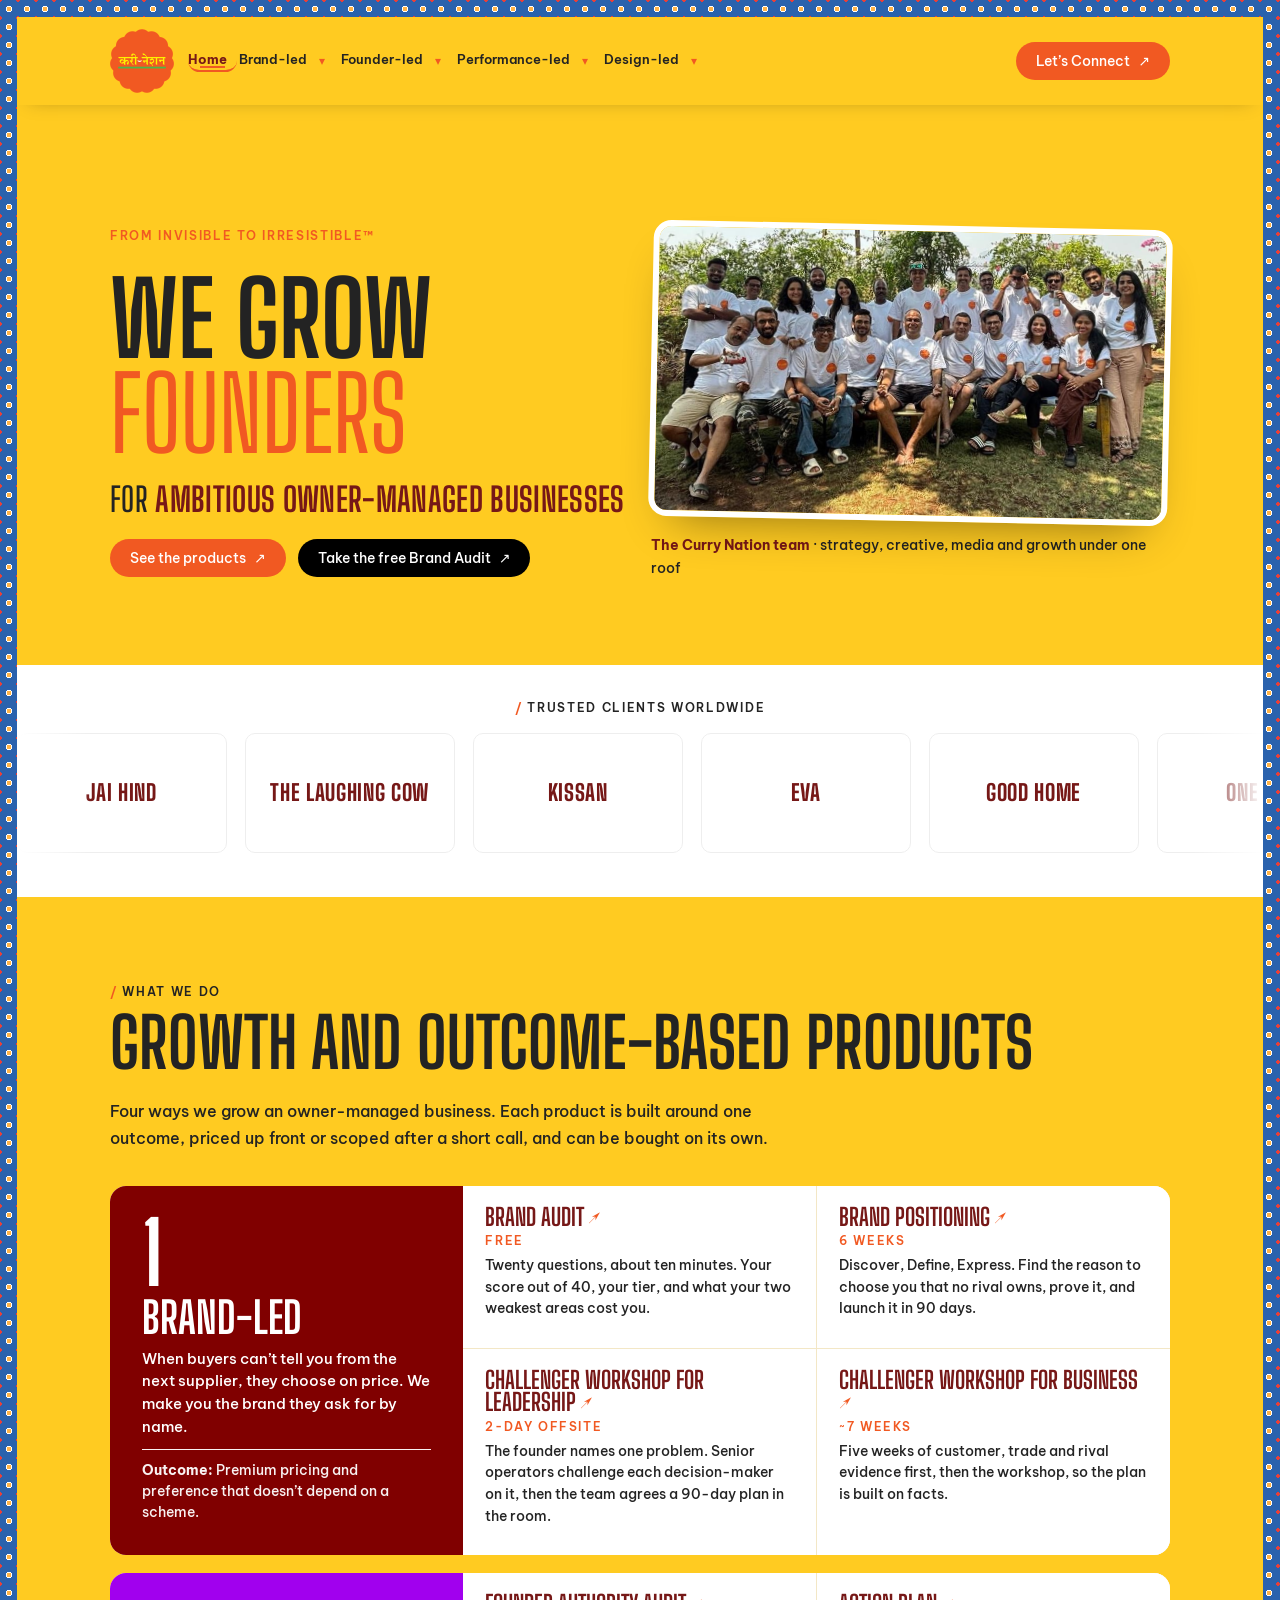
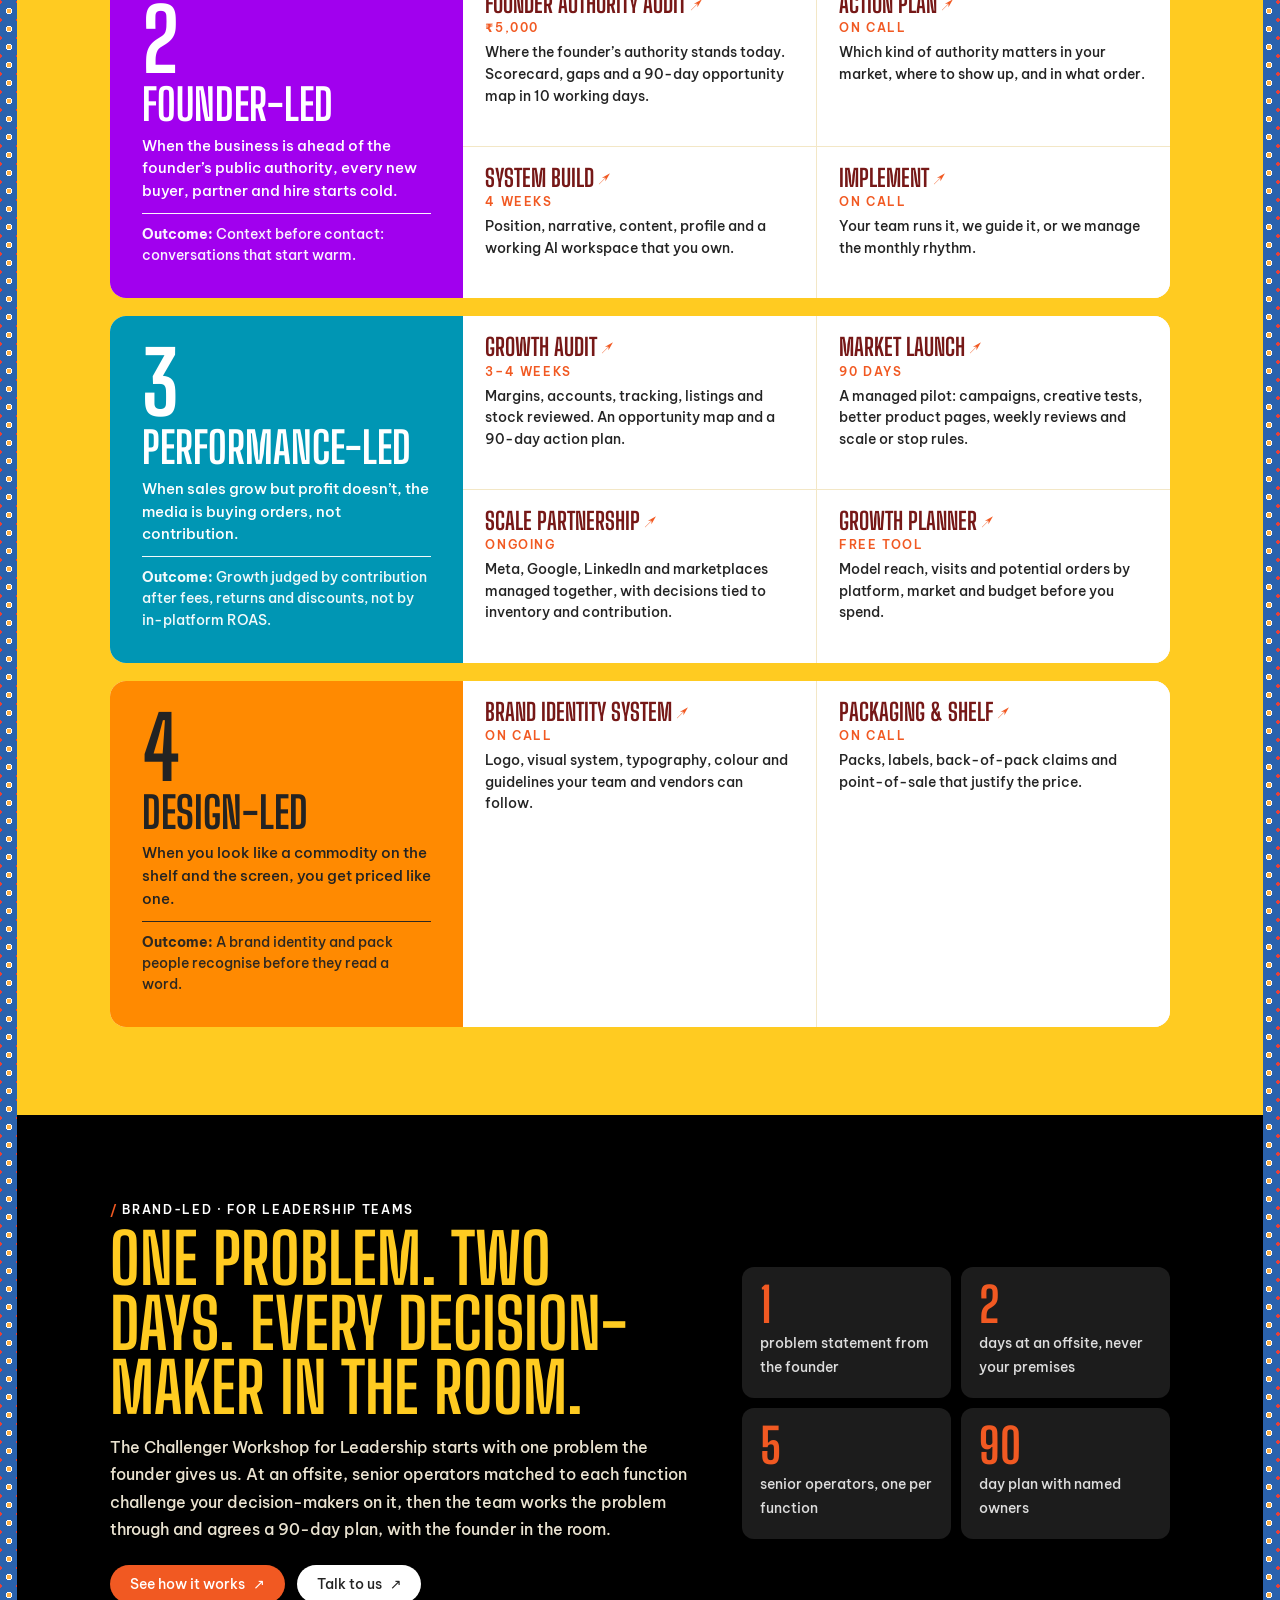
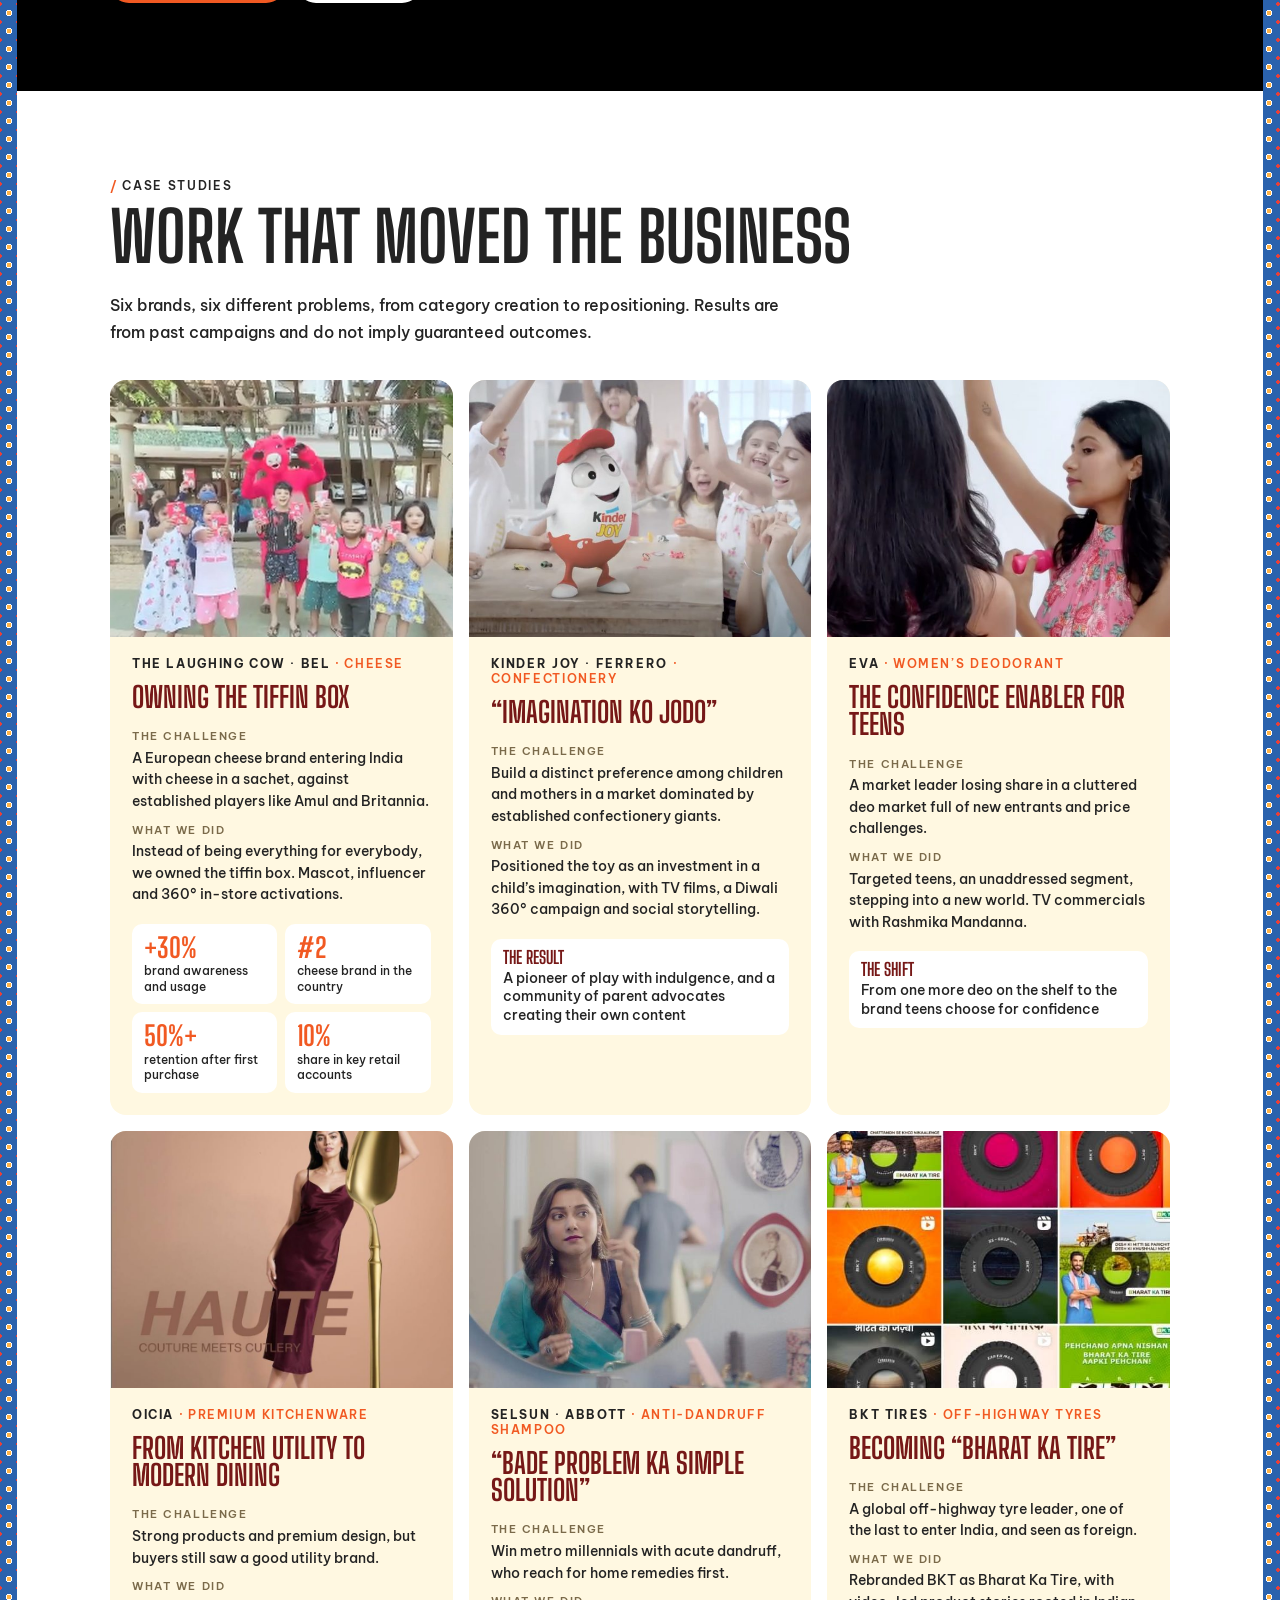
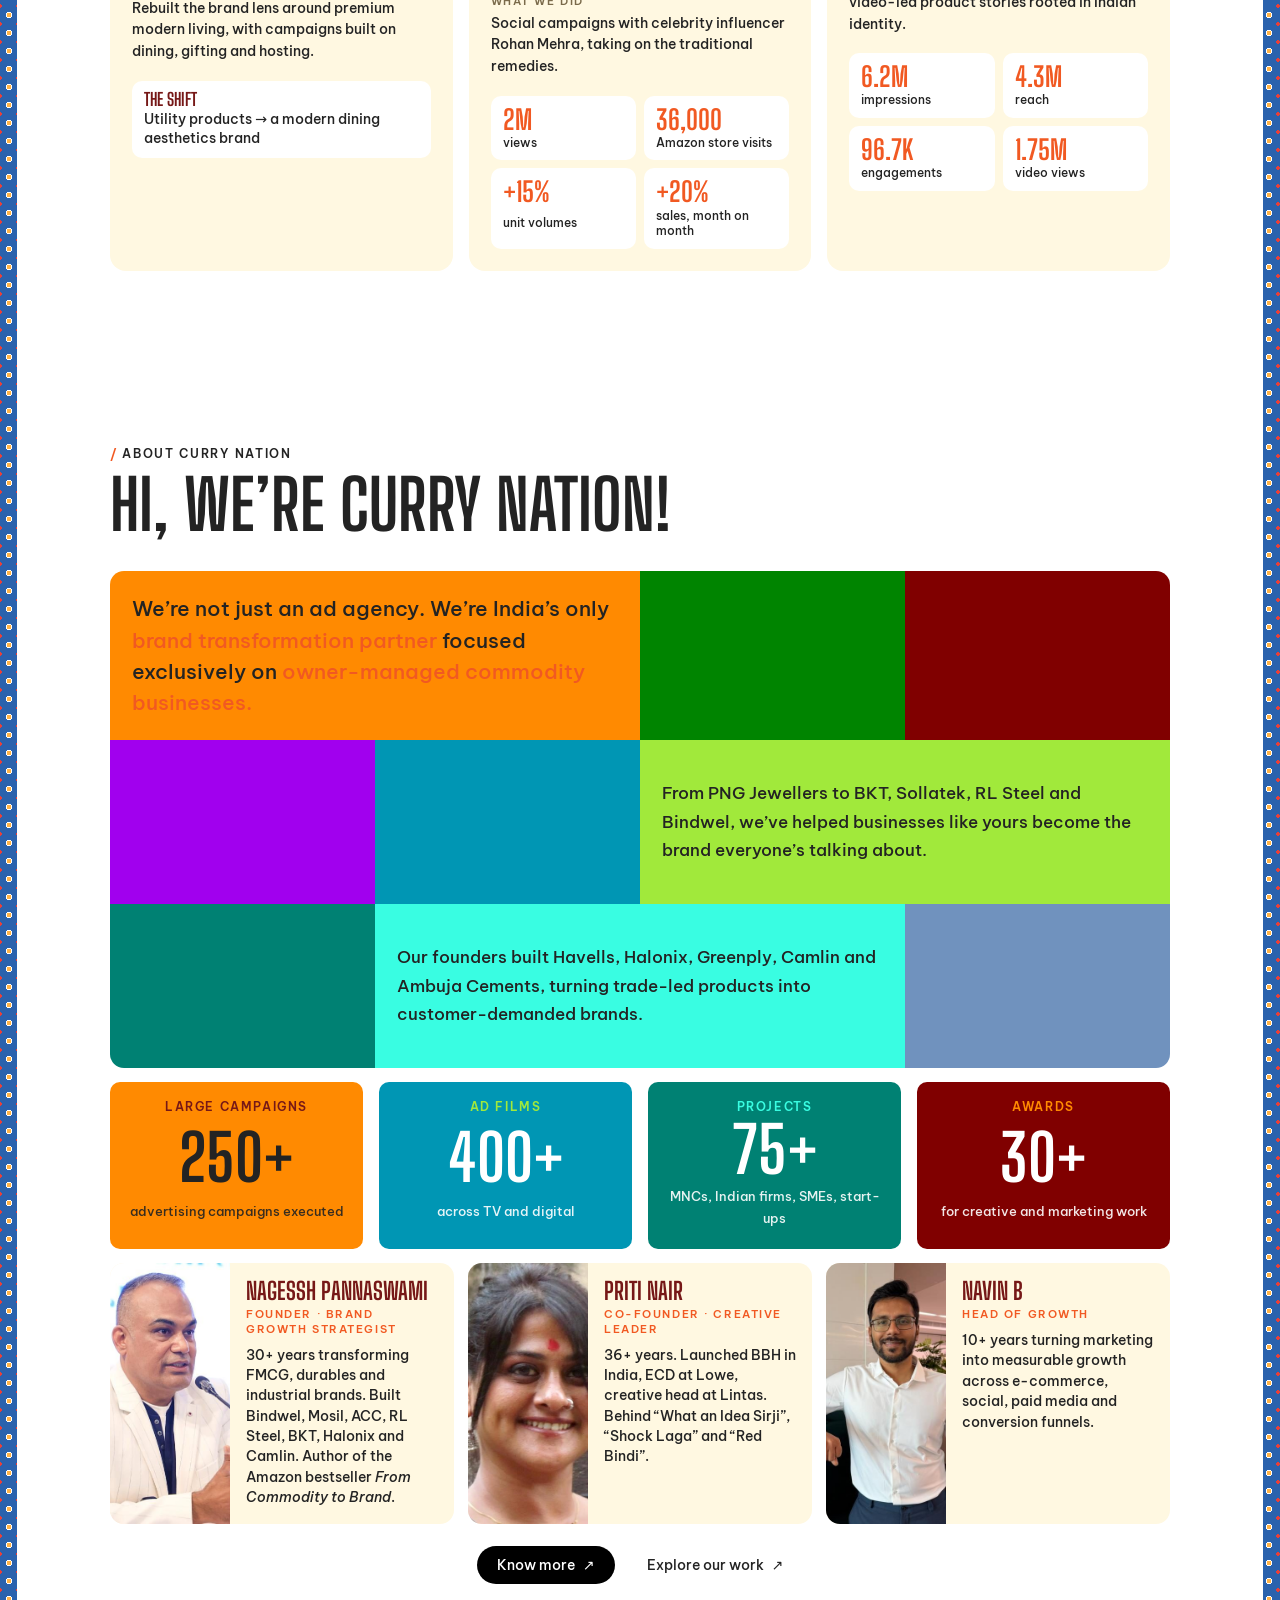
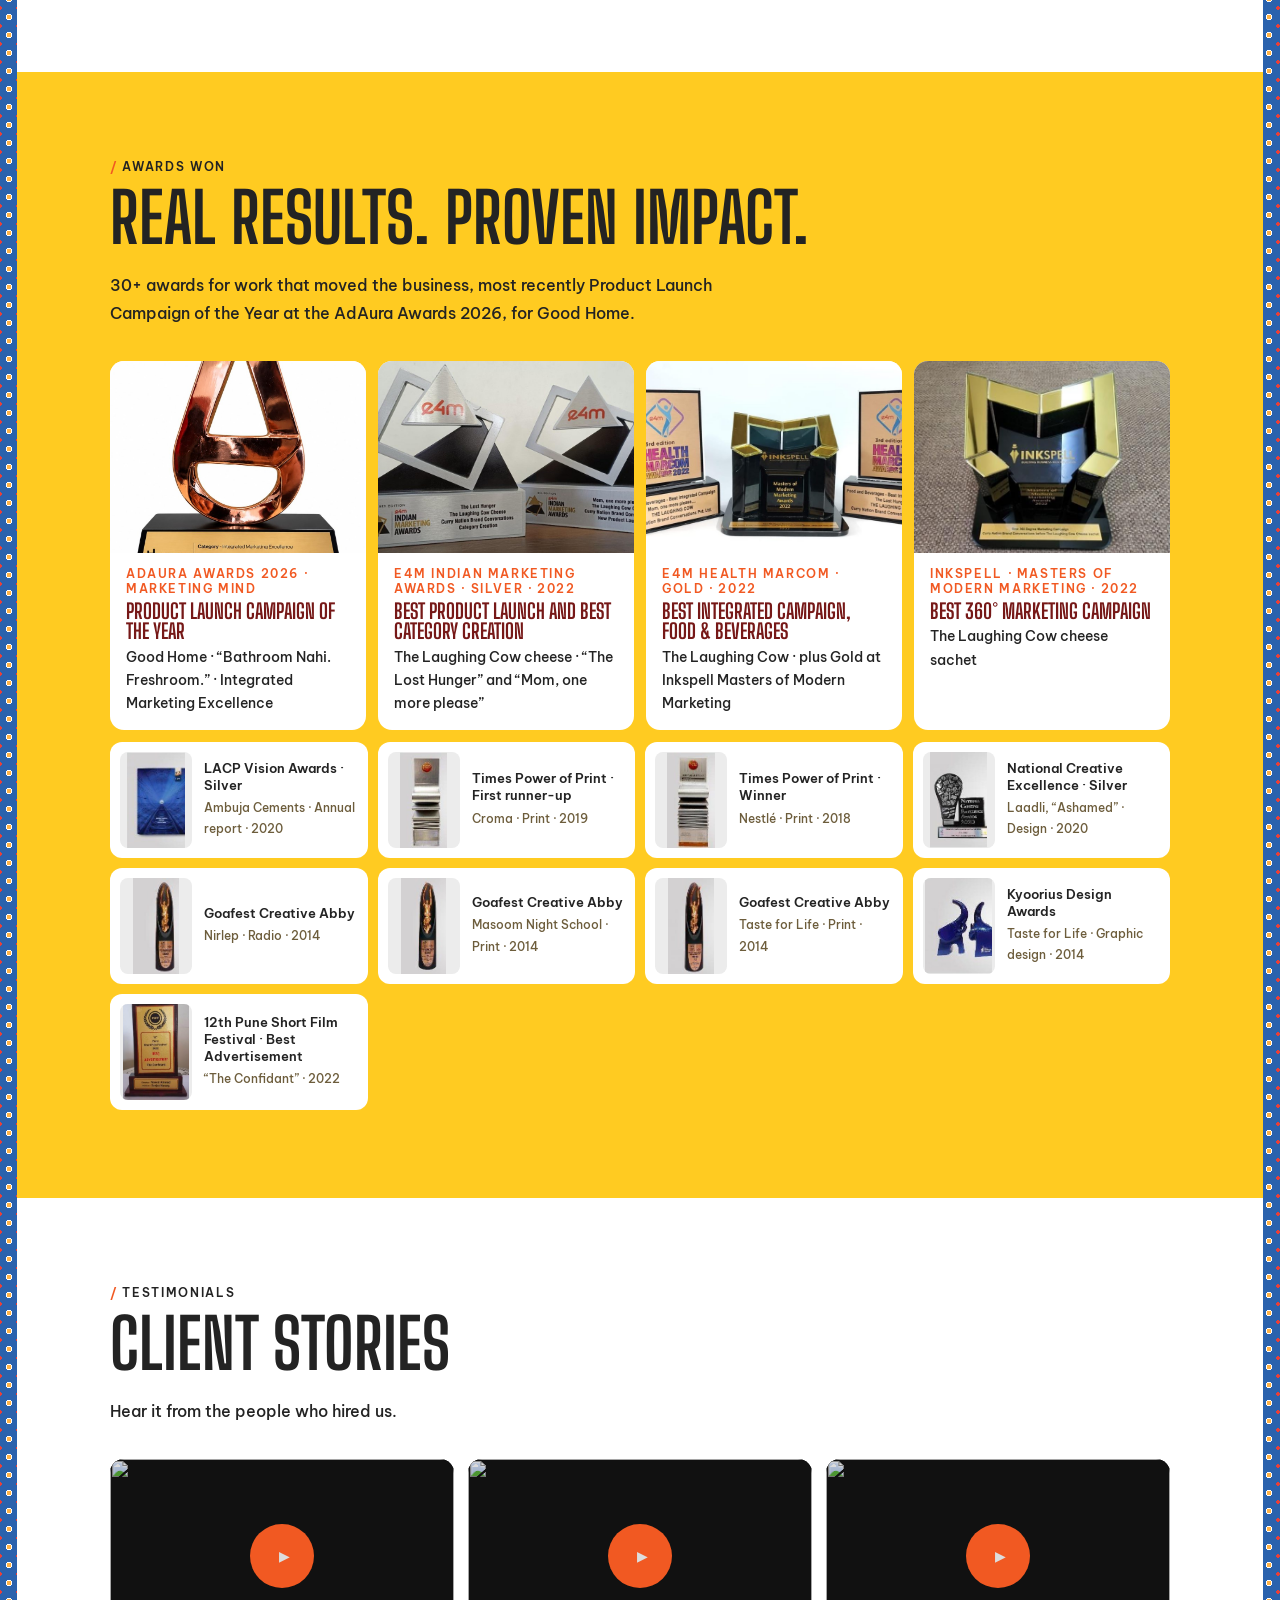
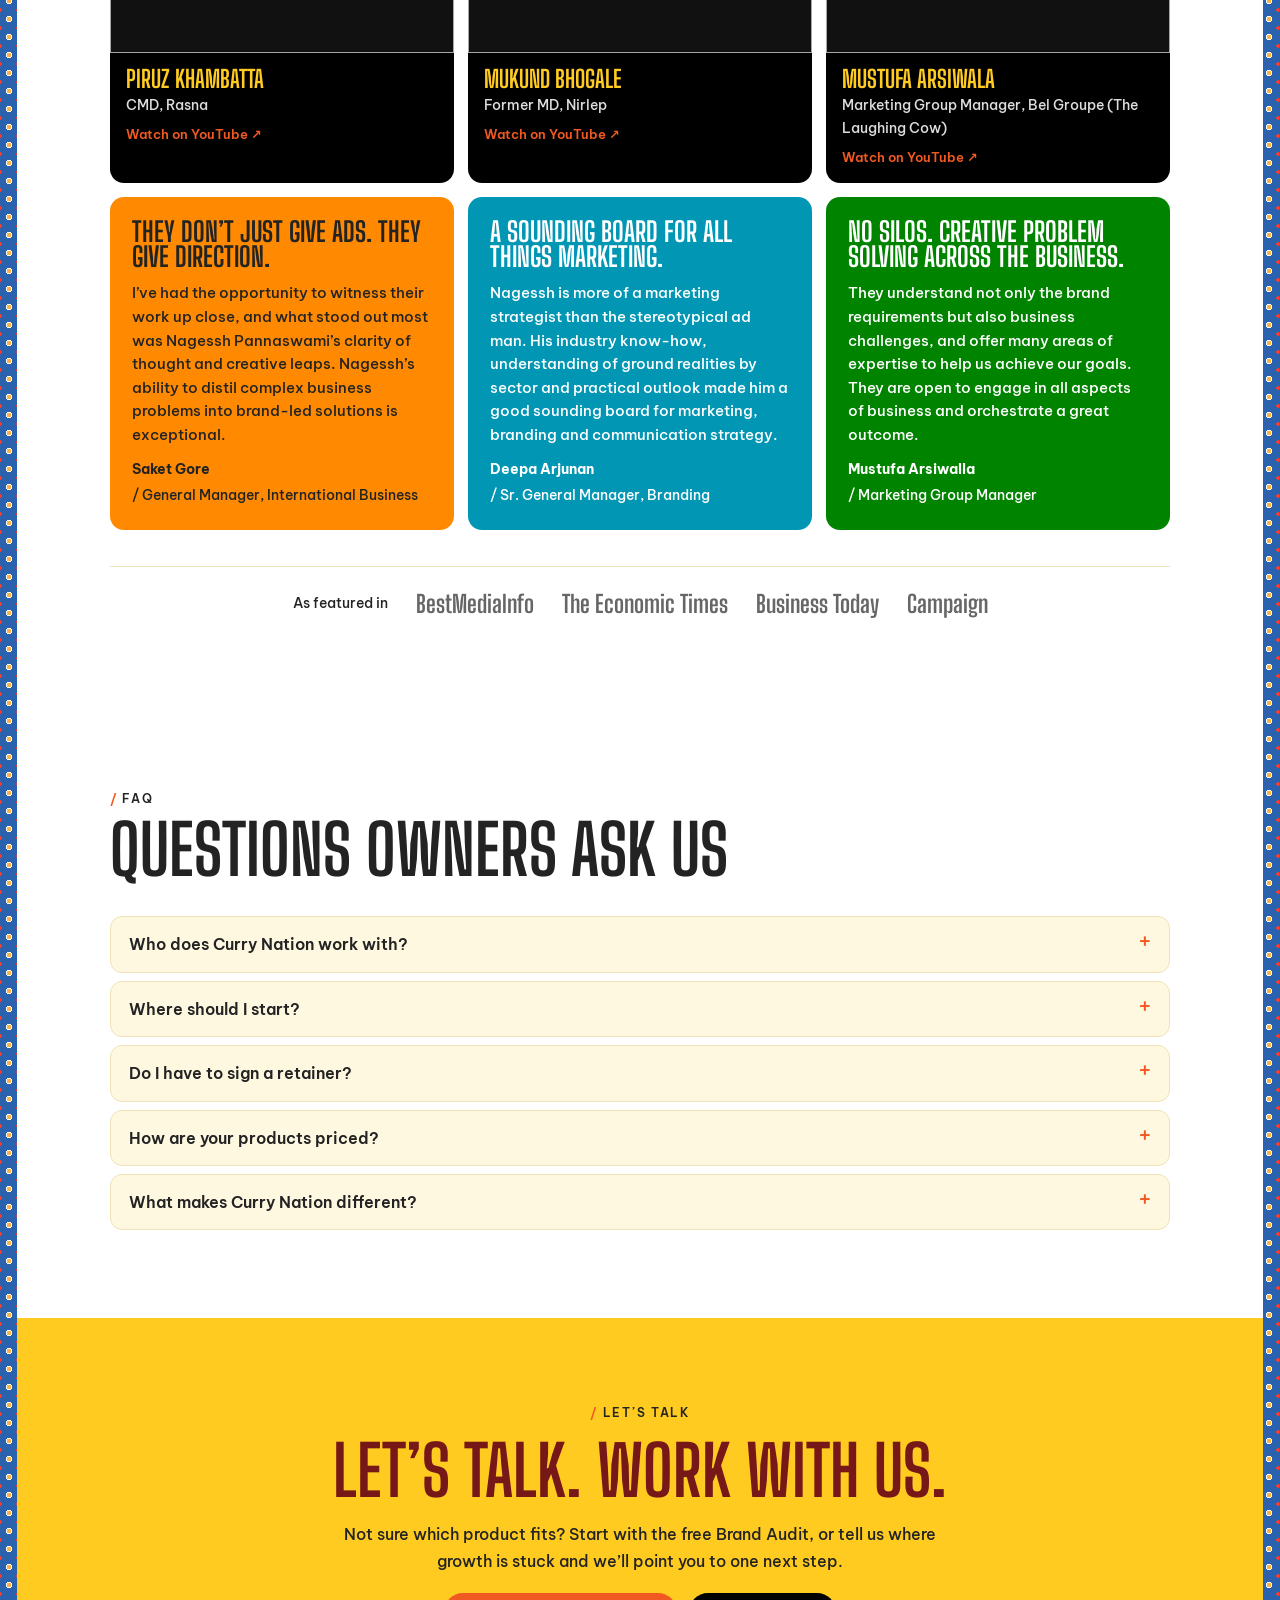
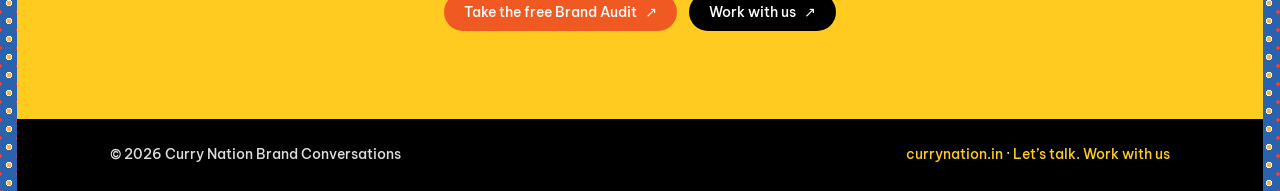
==== site/index.html @ b2f272bf "Curry Nation website: product pages, build source and assets Co-Authored-By: Claude Opus 5.5 <norepl" ====
<!doctype html>
<html lang="en"><head><meta charset="utf-8"><meta name="viewport" content="width=device-width, initial-scale=1, viewport-fit=cover">
<meta name="referrer" content="no-referrer">
<title>Curry Nation · We grow ambitious owner-managed businesses</title>
<meta name="description" content="Growth and outcome-based products: brand-led, founder-led, performance-led and design-led.">
<link rel="preconnect" href="https://fonts.googleapis.com"><link rel="preconnect" href="https://fonts.gstatic.com" crossorigin><link rel="stylesheet" href="https://fonts.googleapis.com/css2?family=Big+Shoulders+Display:wght@500;600;700&family=Be+Vietnam+Pro:wght@400;500;600;700&display=swap">
<style>
/* Layout: currynation.in system — mustard ground inside a blue folk-print frame; colour-block tiles carry the content */
:root{
  --yellow:#ffcb21; --frame:#2a62ad; --flame:#f15922; --orange:#ff8a01; --maroon:#761817; --red:#800000;
  --green:#008400; --purple:#a100ee; --teal:#0096b4; --deep:#008173; --lime:#a1e93b; --aqua:#39fde2;
  --slate:#7092be; --pink:#cc3366; --ink:#232323; --white:#fff; --cream:#fff8e1;
  --f-display:"Big Shoulders Display","Arial Narrow",Impact,sans-serif;
  --f-body:"Be Vietnam Pro",system-ui,-apple-system,"Segoe UI",sans-serif;
  --frame-w:clamp(8px,1.3vw,18px);
  color-scheme:light;
}
*{box-sizing:border-box}
body{background-color:var(--frame);
  background-image:radial-gradient(circle at 50% 50%,#ffb347 0 2.2px,#fff 2.3px 3.4px,transparent 3.5px),radial-gradient(circle at 50% 50%,#e8403a 0 1.6px,transparent 1.7px);
  background-size:18px 18px,18px 18px;background-position:0 0,9px 9px}
body{margin:0;font:400 16px/1.65 var(--f-body);color:var(--ink);-webkit-font-smoothing:antialiased}
.page{margin:var(--frame-w) var(--frame-w) 0;background:var(--yellow);min-height:100vh;overflow:hidden}
a{color:inherit}
a:focus-visible,button:focus-visible{outline:3px solid var(--ink);outline-offset:3px}
img{max-width:100%}
.wrap{max-width:1140px;margin:0 auto;padding-inline:clamp(16px,4vw,40px)}
h1,h2,h3,p{margin:0}
h1{font:600 clamp(2.1rem,4.6vw,3.4rem)/1.12 var(--f-body);color:var(--maroon);text-wrap:balance;letter-spacing:-.01em}
.display{font:900 clamp(3rem,9vw,6.5rem)/.9 var(--f-display);text-transform:none;letter-spacing:-.01em;text-wrap:balance}
h2{font:900 clamp(2.4rem,5.6vw,4.2rem)/.95 var(--f-display);text-wrap:balance}
h3{font:800 clamp(1.6rem,3vw,2.2rem)/1 var(--f-display)}
.eyebrow{font:500 .95rem/1.2 var(--f-body);color:var(--ink)}
.eyebrow::before{content:"/ ";color:var(--flame);font-weight:700}
.hl{color:var(--flame)}
.hlp{color:var(--pink)}
/* header */
.top{position:sticky;top:env(safe-area-inset-top,0px);z-index:5;background:var(--yellow);box-shadow:0 6px 18px -12px rgba(0,0,0,.35)}
.top .wrap{display:flex;align-items:center;gap:18px;padding-block:12px;flex-wrap:wrap}
.logo{width:56px;height:56px;border-radius:50%;background:var(--flame) url(https://currynation.in/wp-content/uploads/2025/04/logo.svg) center/cover no-repeat;flex:none;display:grid;place-items:center;font:900 1rem/1 var(--f-display);color:var(--yellow);text-decoration:none;box-shadow:0 0 0 3px var(--slate)}
.nav{display:flex;flex-wrap:wrap;gap:6px 18px;align-items:center;font-size:.9rem;margin-right:auto}
.nav .grp{font:800 .95rem/1 var(--f-display);text-transform:uppercase;letter-spacing:.06em;color:var(--maroon)}
.nav a{text-decoration:none;padding:4px 0;border-bottom:2px solid transparent}
.nav a:hover,.nav a[aria-current]{border-color:var(--flame)}
.nav .sep{width:1px;height:18px;background:rgba(0,0,0,.25)}
/* buttons */
.btn{display:inline-flex;align-items:center;gap:8px;padding:12px 20px;border-radius:60px;font:500 .9rem/1 var(--f-body);text-decoration:none;background:var(--flame);color:#fff;border:0;transition:transform .15s,box-shadow .15s}
.btn::after{content:"↗"}
.btn:hover{transform:translateY(-2px);box-shadow:0 6px 0 -2px var(--ink)}
.btn.dark{background:#000}
.btn.light{background:#fff;color:var(--ink)}
.ctas{display:flex;flex-wrap:wrap;gap:12px;justify-content:center}
/* hero */
.hero{padding-block:clamp(48px,8vw,96px) clamp(40px,6vw,72px);text-align:center;position:relative}
.hero .wrap{display:grid;gap:22px;justify-items:center}
.hero .lede{max-width:60ch;font-size:clamp(1rem,1.6vw,1.12rem)}
.hero .lede b{font-weight:700}
.hero .kicker{font:900 clamp(1.1rem,2vw,1.4rem)/1 var(--f-display);letter-spacing:.08em;text-transform:uppercase;color:var(--flame)}
.chips{display:flex;flex-wrap:wrap;gap:8px;justify-content:center}
.chips span{background:#fff;border-radius:60px;padding:6px 14px;font-size:.85rem}
.chips b{color:var(--maroon)}
.hero-art{position:absolute;width:clamp(90px,13vw,170px);aspect-ratio:1;background:center/contain no-repeat;opacity:.95;pointer-events:none}
.hero-art.l{left:2%;bottom:8%;transform:rotate(-8deg)}
.hero-art.r{right:2%;top:12%;transform:rotate(8deg)}
@media (max-width:900px){.hero-art{display:none}}
/* sections */
section{padding-block:clamp(48px,7vw,88px)}
.white{background:#fff}
.cream{background:var(--cream)}
.sec-head{display:grid;gap:12px;margin-bottom:34px;justify-items:start}
.sec-head.center{justify-items:center;text-align:center}
.sec-head p.sub{max-width:62ch;font-size:1.03rem}
/* stat tiles (site's YEARS / PROJECTS tiles) */
.stats{display:grid;grid-template-columns:repeat(4,minmax(0,1fr));gap:16px}
.stat{border-radius:10px;padding:18px 16px 20px;text-align:center;display:grid;gap:6px;color:#fff}
.stat .k{font:800 .95rem/1 var(--f-display);text-transform:uppercase;letter-spacing:.06em}
.stat .v{font:900 clamp(2.6rem,6vw,4rem)/.9 var(--f-display)}
.stat .s{font-size:.82rem;opacity:.9}
/* colour fills */
.c-orange{background:var(--orange);color:var(--ink)} .c-orange .k{color:var(--maroon)}
.c-teal{background:var(--teal);color:#fff} .c-teal .k{color:var(--lime)}
.c-deep{background:var(--deep);color:#fff} .c-deep .k{color:var(--aqua)}
.c-red{background:var(--red);color:#fff} .c-red .k{color:var(--orange)}
.c-green{background:var(--green);color:#fff} .c-green .k{color:var(--lime)}
.c-purple{background:var(--purple);color:#fff} .c-purple .k{color:var(--yellow)}
.c-lime{background:var(--lime);color:var(--ink)} .c-lime .k{color:var(--green)}
.c-slate{background:var(--slate);color:#fff} .c-slate .k{color:var(--cream)}
.c-flame{background:var(--flame);color:#fff} .c-flame .k{color:var(--yellow)}
.c-aqua{background:var(--aqua);color:var(--ink)} .c-aqua .k{color:var(--deep)}
/* glance table */
.card{background:#fff;border-radius:12px;padding:clamp(16px,3vw,28px)}
.tablewrap{overflow-x:auto}
table{width:100%;border-collapse:collapse;min-width:620px;font-size:.95rem}
th,td{text-align:left;vertical-align:top;padding:14px 14px 14px 0;border-bottom:1px solid #f0e2b8}
th{font:800 .95rem/1 var(--f-display);text-transform:uppercase;letter-spacing:.06em;color:var(--flame)}
td.k{font:900 1.5rem/1 var(--f-display);color:var(--maroon);white-space:nowrap}
td.t{font-weight:600;white-space:nowrap;font-variant-numeric:tabular-nums}
tr.total td{border-bottom:0;background:var(--cream)}
tr.total td.k{color:var(--flame);padding-left:10px}
.note{font-size:.85rem;margin-top:12px}
/* phases: colour tile + white panel */
.phases{display:grid;gap:18px}
.phase{display:grid;grid-template-columns:minmax(0,5fr) minmax(0,8fr);border-radius:14px;overflow:hidden;background:#fff}
.ptile{padding:clamp(22px,3vw,34px);display:grid;gap:10px;align-content:start;position:relative;min-height:260px}
.ptile .n{font:900 clamp(4rem,9vw,6.5rem)/.8 var(--f-display)}
.ptile .k{font:800 1rem/1 var(--f-display);text-transform:uppercase;letter-spacing:.08em}
.ptile h3{font-size:clamp(2rem,3.6vw,2.8rem)}
.ptile .q{font-size:1.02rem;line-height:1.45;font-weight:500;max-width:34ch}
.ptile .art{position:absolute;right:14px;bottom:10px;width:96px;height:96px;background:center/contain no-repeat;opacity:.9}
.ppanel{padding:clamp(22px,3vw,34px);display:grid;gap:20px;align-content:start;min-width:0}
ul.acts{margin:0;padding:0;list-style:none;display:grid;gap:10px}
ul.acts li{padding-left:26px;position:relative}
ul.acts li::before{content:"↗";position:absolute;left:0;top:0;color:var(--flame);font-weight:700}
ul.acts b{font-weight:700}
.out{display:grid;grid-template-columns:repeat(3,minmax(0,1fr));gap:10px}
.out div{background:var(--cream);border-radius:10px;padding:14px;display:grid;gap:4px;align-content:start}
.out dt{font:800 .85rem/1 var(--f-display);text-transform:uppercase;letter-spacing:.07em;color:var(--flame)}
.out dd{margin:0;font-size:.9rem;line-height:1.45}
.out div:nth-child(2) dd{font-weight:600;color:var(--maroon)}
.lens{display:flex;flex-wrap:wrap;gap:8px;align-items:center;font-size:.85rem}
.lens>span:first-child{font:800 .85rem/1 var(--f-display);text-transform:uppercase;letter-spacing:.07em;margin-right:4px}
.pill{border:1.5px solid var(--ink);border-radius:60px;padding:4px 12px}
.pill b{font-weight:700}
/* pillars (hub) */
.pillar{display:grid;gap:18px}
.pillar-head{display:flex;flex-wrap:wrap;align-items:end;justify-content:space-between;gap:16px}
.bento{display:grid;grid-template-columns:repeat(3,minmax(0,1fr));gap:0;border-radius:14px;overflow:hidden}
.bento a{display:grid;gap:10px;align-content:start;padding:clamp(20px,3vw,30px);min-height:300px;text-decoration:none;position:relative;transition:filter .2s}
.bento a:hover{filter:saturate(1.15) brightness(1.04)}
.bento .k{font:800 .95rem/1 var(--f-display);text-transform:uppercase;letter-spacing:.08em}
.bento h3{font-size:clamp(2.1rem,3.6vw,3rem)}
.bento p{font-size:.95rem;line-height:1.5;max-width:32ch}
.bento .go{margin-top:auto;font-weight:600;font-size:.9rem}
.bento .go::after{content:" ↗"}
.bento .art{position:absolute;right:12px;bottom:12px;width:110px;height:110px;background:center/contain no-repeat}
.badge{display:inline-block;background:#fff;color:var(--flame);border-radius:60px;padding:3px 10px;font:800 .8rem/1.2 var(--f-display);letter-spacing:.06em;width:max-content}
/* tier scale */
.scale{display:grid;grid-template-columns:repeat(4,minmax(0,1fr));gap:12px}
.tier{border-radius:12px;padding:20px 16px;display:grid;gap:8px;align-content:start}
.tier .k{font:800 1rem/1 var(--f-display);letter-spacing:.06em;font-variant-numeric:tabular-nums}
.tier .nm{font:900 2.2rem/.9 var(--f-display)}
.tier p{font-size:.9rem;line-height:1.4}
.tier .to{font-size:.85rem;font-weight:600;border-top:1px solid currentColor;padding-top:8px;margin-top:4px}
/* areas */
.areas{display:grid;grid-template-columns:repeat(4,minmax(0,1fr));gap:16px}
.area{border-radius:12px;padding:20px;display:grid;gap:8px;align-content:start}
.area .v{font:900 3.4rem/.85 var(--f-display)}
.area .v small{font:800 .9rem var(--f-display);letter-spacing:.06em;margin-left:4px}
.area h3{font-size:1.8rem}
.area p{font-size:.9rem}
/* numbered list */
ol.reveal{margin:0;padding:0;list-style:none;display:grid;grid-template-columns:repeat(auto-fit,minmax(240px,1fr));gap:12px;counter-reset:r}
ol.reveal li{counter-increment:r;background:#fff;border-radius:12px;padding:16px 18px;display:grid;grid-template-columns:auto minmax(0,1fr);gap:12px;align-items:start;font-size:.95rem}
ol.reveal li::before{content:counter(r);font:900 2.2rem/.85 var(--f-display);color:var(--flame)}
/* steps */
ol.steps{list-style:none;margin:0;padding:0;display:grid;grid-template-columns:repeat(auto-fit,minmax(220px,1fr));gap:14px;counter-reset:s}
ol.steps li{counter-increment:s;background:#fff;border-radius:12px;padding:18px;display:grid;gap:6px;align-content:start}
ol.steps li::before{content:counter(s,decimal-leading-zero);font:900 2.6rem/.85 var(--f-display);color:var(--flame)}
ol.steps b{font-weight:700}
/* day timeline */
.day{display:grid;grid-template-columns:repeat(3,minmax(0,1fr));gap:12px}
.slot{border-radius:12px;padding:18px;display:grid;gap:6px;align-content:start}
.slot time{font:900 2.2rem/.9 var(--f-display);font-variant-numeric:tabular-nums}
.slot h3{font-size:1.5rem}
.slot p{font-size:.9rem;line-height:1.45}
/* terms */
.terms{display:grid;grid-template-columns:repeat(2,minmax(0,1fr));gap:12px}
.terms div{background:#fff;border-radius:12px;padding:16px 18px;display:grid;gap:4px;min-width:0}
.terms h4{margin:0;font:800 1.05rem/1 var(--f-display);text-transform:uppercase;letter-spacing:.06em;color:var(--flame)}
.terms p{font-size:.92rem}
/* promise */
.promise{border-radius:16px;padding:clamp(26px,5vw,52px);display:grid;gap:14px;text-align:center;justify-items:center}
.promise p{max-width:62ch}
/* founder ladder */
.ladder{display:grid;grid-template-columns:repeat(3,minmax(0,1fr));gap:14px;align-items:end}
.rung{border-radius:14px;padding:clamp(20px,3vw,28px);display:grid;gap:10px;align-content:start}
.rung:nth-child(1){min-height:300px}.rung:nth-child(2){min-height:360px}.rung:nth-child(3){min-height:420px}
.rung .k{font:800 .95rem/1 var(--f-display);letter-spacing:.08em;text-transform:uppercase}
.rung h3{font-size:clamp(2.6rem,5vw,3.8rem)}
.rhythm{display:grid;grid-template-columns:repeat(3,minmax(0,1fr));gap:12px}
.rhythm div{background:#fff;border-radius:12px;padding:18px;display:grid;gap:4px}
.rhythm .v{font:900 3rem/.85 var(--f-display);color:var(--purple)}
/* related + close */
.related{display:grid;grid-template-columns:repeat(auto-fit,minmax(220px,1fr));gap:12px}
.related a{border-radius:12px;padding:18px;text-decoration:none;display:grid;gap:6px;transition:transform .15s}
.related a:hover{transform:translateY(-3px)}
.related b{font:900 1.7rem/1 var(--f-display)}
.related span{font-size:.88rem}
.close{text-align:center}
.close .wrap{display:grid;gap:18px;justify-items:center}
.close .display{color:var(--maroon)}
.close p{max-width:56ch}
.foot{background:#000;color:#ddd;font-size:.85rem}
.foot .wrap{display:flex;flex-wrap:wrap;justify-content:space-between;gap:12px;padding-block:24px}
.foot a{text-decoration:none;color:var(--yellow)}
@media (max-width:860px){
  .phase{grid-template-columns:1fr}.ptile{min-height:0}
  .out,.terms,.day,.ladder,.rhythm,.bento{grid-template-columns:1fr}
  .stats,.scale,.areas{grid-template-columns:repeat(2,minmax(0,1fr))}
  .rung{min-height:0!important}.bento a{min-height:230px}
}
@media (max-width:440px){.stats,.scale,.areas{grid-template-columns:1fr}}
@media (prefers-reduced-motion:reduce){*{transition:none!important}}

/* v3 additions: home page + founder authority system */
.giant{font:900 clamp(3.2rem,10vw,7.4rem)/.88 var(--f-display);color:var(--maroon);letter-spacing:-.01em}
.home-hero{padding-block:clamp(56px,10vw,120px) clamp(48px,7vw,84px)}
.logos-sec{padding-block:36px 44px}
.marquee{display:flex;overflow:hidden;gap:14px;margin-top:18px;mask-image:linear-gradient(90deg,transparent,#000 6%,#000 94%,transparent)}
.marquee ul{display:flex;gap:14px;margin:0;padding:0;list-style:none;flex:none;animation:slide 60s linear infinite}
.marquee li{width:140px;height:78px;border:1px solid #eee;border-radius:6px;display:grid;place-items:center;padding:10px;background:#fff}
.marquee img{max-height:56px;max-width:110px;object-fit:contain}
.marquee .wm{font:800 1.05rem/1.05 var(--f-display);text-align:center;color:var(--maroon);text-transform:uppercase;letter-spacing:.03em}
@keyframes slide{to{transform:translateX(calc(-100% - 14px))}}
@media (prefers-reduced-motion:reduce){.marquee ul{animation:none}.marquee{flex-wrap:wrap;justify-content:center;mask-image:none}.marquee ul+ul{display:none}.marquee ul{flex-wrap:wrap;justify-content:center}}
.split{display:grid;grid-template-columns:repeat(2,minmax(0,1fr));gap:16px}
.half{border-radius:16px;padding:clamp(24px,4vw,40px);display:grid;gap:12px;align-content:start;min-height:320px;text-decoration:none;position:relative;transition:transform .15s}
.half:hover{transform:translateY(-3px)}
.half .k{font:800 1rem/1 var(--f-display);text-transform:uppercase;letter-spacing:.08em}
.half h3{font-size:clamp(2.4rem,5vw,3.8rem);max-width:12ch}
.half p{max-width:40ch}
.half .go{margin-top:auto;font-weight:600}.half .go::after{content:" ↗"}
.half .art{position:absolute;right:18px;bottom:16px;width:140px;height:140px;background:center/contain no-repeat}
.flow{position:relative}
.scale.mini{margin-top:14px}.scale.mini .tier{padding:14px}.scale.mini .nm{font-size:1.7rem}
.stages{display:grid;grid-template-columns:repeat(4,minmax(0,1fr));gap:12px;margin-bottom:18px}
.stage{border-radius:14px;padding:22px 20px;display:grid;gap:8px;align-content:start;text-decoration:none;min-height:230px;transition:transform .15s}
.stage:hover{transform:translateY(-3px)}
.stage .k{font:800 .95rem/1 var(--f-display);text-transform:uppercase;letter-spacing:.08em}
.stage h3{font-size:clamp(1.9rem,3vw,2.5rem)}
.stage .price{font:900 1.5rem/1 var(--f-display);background:rgba(255,255,255,.18);border-radius:60px;padding:6px 12px;width:max-content}
.stage p{font-size:.92rem}
.about{display:grid;grid-template-columns:repeat(4,minmax(0,1fr));grid-auto-rows:minmax(150px,auto);gap:0;border-radius:14px;overflow:hidden}
.ab{padding:22px;display:grid;place-items:center;position:relative}
.ab.big{grid-column:span 2;place-items:center start}
.ab.big p{font-size:clamp(1.05rem,1.8vw,1.3rem);font-weight:500;line-height:1.5}
.ab.wide{grid-column:span 2;place-items:center start}
.ab.wide p{font-size:1.05rem;font-weight:500;max-width:42ch}
.ab-art{width:min(120px,80%);aspect-ratio:1;background:center/contain no-repeat}
.case{border-radius:16px;padding:clamp(24px,4vw,40px);display:grid;grid-template-columns:minmax(0,1fr) minmax(0,1fr);gap:24px;align-items:center}
.case .k{font:800 1rem/1 var(--f-display);text-transform:uppercase;letter-spacing:.08em;color:var(--orange)}
.case h3{font-size:clamp(2rem,4vw,3rem);margin-top:8px}
.awards{display:grid;gap:12px}
.awards div{background:rgba(255,255,255,.12);border-radius:10px;padding:14px 16px;display:grid;gap:4px}
.awards span{font-size:.88rem;opacity:.9}
.quotes{display:grid;grid-template-columns:repeat(3,minmax(0,1fr));gap:14px}
.quote{margin:0;border-radius:14px;padding:22px;display:grid;gap:12px;align-content:start}
.quote h3{font-size:1.7rem}
.quote blockquote{margin:0;font-size:.95rem;line-height:1.55}
.quote figcaption{display:grid;gap:2px;font-size:.88rem;margin-top:auto}
.featured{display:flex;flex-wrap:wrap;gap:10px 28px;align-items:center;justify-content:center;margin-top:36px;padding-top:24px;border-top:1px solid #f0e2b8}
.featured span{font-size:.9rem}
.featured b{font:900 1.5rem/1 var(--f-display);color:#666}
.trio{display:grid;grid-template-columns:repeat(3,minmax(0,1fr));gap:12px}
.ex{border-radius:14px;padding:22px;display:grid;gap:8px;align-content:start}
.ex .k{font:800 .9rem/1.2 var(--f-display);text-transform:uppercase;letter-spacing:.07em}
.ex h3{font-size:clamp(1.7rem,2.6vw,2.2rem)}
.mute2{opacity:.7;font-size:.9em}
.gap{display:grid;grid-template-columns:repeat(3,minmax(0,1fr));gap:12px}
.gap div{border-radius:14px;padding:22px;display:grid;gap:10px;align-content:start}
.gap .n{font:900 3.4rem/.85 var(--f-display)}
.gap p{font-size:1.05rem;font-weight:500}
.test{margin-top:14px;background:#000;color:#fff;border-radius:14px;padding:clamp(22px,4vw,34px);display:grid;gap:10px}
.test .k{font:800 1rem/1 var(--f-display);text-transform:uppercase;letter-spacing:.08em;color:var(--yellow)}
.test p{font-size:clamp(1.1rem,2vw,1.4rem);line-height:1.45;max-width:60ch}
.fit{display:grid;grid-template-columns:repeat(2,minmax(0,1fr));gap:14px}
.fit>div{border-radius:14px;padding:24px;background:#fff;display:grid;gap:12px;align-content:start}
.fit h3{font-size:2rem}
.fit .yes h3{color:var(--green)}.fit .no h3{color:var(--red)}
.fit ul{margin:0;padding:0;list-style:none;display:grid;gap:8px}
.fit li{padding-left:26px;position:relative}
.fit .yes li::before{content:"✓";position:absolute;left:0;color:var(--green);font-weight:700}
.fit .no li::before{content:"✕";position:absolute;left:0;color:var(--red);font-weight:700}
.modules{display:grid;grid-template-columns:repeat(3,minmax(0,1fr));gap:12px}
.modules.four{grid-template-columns:repeat(4,minmax(0,1fr))}
.modules div{border-radius:12px;padding:20px;display:grid;gap:6px;align-content:start}
.modules .n{font:900 2.4rem/.85 var(--f-display);opacity:.85}
.modules h3{font-size:1.8rem}
.modules p{font-size:.92rem;line-height:1.45}
.day.four{grid-template-columns:repeat(4,minmax(0,1fr))}
.managed{margin-top:14px;display:grid;grid-template-columns:minmax(0,1fr) minmax(0,1fr);gap:24px;align-items:start}
.sel{user-select:all}
@media (max-width:860px){
  .split,.trio,.gap,.fit,.quotes,.case,.managed{grid-template-columns:1fr}
  .stages,.modules,.modules.four,.day.four,.about{grid-template-columns:repeat(2,minmax(0,1fr))}
}
@media (max-width:440px){.stages,.modules,.modules.four,.day.four,.about{grid-template-columns:1fr}.ab.big,.ab.wide{grid-column:auto}}

/* ---------- v4: logo, cascading nav, home pillars, CXO band, performance ---------- */
.logo{width:64px;height:64px;background:none!important;box-shadow:none!important;border-radius:0;display:block;flex:none}
.logo img{width:64px;height:64px;display:block}
.top .wrap{flex-wrap:nowrap;gap:14px}
.nav{margin-right:auto;min-width:0}
.menu{list-style:none;margin:0;padding:0;display:flex;align-items:center;gap:2px}
.m{position:relative}
.mt{display:inline-flex;align-items:center;gap:6px;background:none;border:0;font:500 .92rem/1 var(--f-body);color:var(--ink);padding:12px 10px;border-radius:60px;cursor:pointer;text-decoration:none;white-space:nowrap}
.mt i{font-style:normal;font-size:.7em;color:var(--flame);transition:transform .15s}
.mt:hover,.m.open>.mt{background:rgba(255,255,255,.55)}
.m.here>.mt,.mt[aria-current]{color:var(--maroon);font-weight:700}
.m.here>.mt::after,.mt[aria-current]::after{content:"";display:block;position:absolute;left:12px;right:12px;bottom:4px;height:2px;background:var(--flame)}
.m.open>.mt i{transform:rotate(180deg)}
.sub{display:none;position:absolute;top:100%;left:0;margin-top:6px;width:320px;background:#fff;border-radius:14px;box-shadow:0 18px 40px -16px rgba(0,0,0,.35);padding:10px;z-index:20;gap:2px}
.sub::before{content:"";position:absolute;left:0;right:0;top:-10px;height:10px}
.m.open>.sub{display:grid}
@media (hover:hover) and (min-width:1101px){.m:hover>.sub{display:grid}.m:hover>.mt i{transform:rotate(180deg)}}
.sub-k{font-size:.78rem;color:#7a6a4a;padding:6px 10px 8px;border-bottom:1px solid #f3e7c6;margin-bottom:4px}
.sub a{display:grid;gap:2px;padding:9px 10px;border-radius:10px;text-decoration:none}
.sub a:hover,.sub a:focus-visible{background:var(--cream)}
.sub a b{font-weight:600;font-size:.92rem;color:var(--ink)}
.sub a small{font-size:.78rem;color:#7a6a4a}
.sub a.all{font-size:.82rem;font-weight:600;color:var(--flame);border-top:1px solid #f3e7c6;margin-top:4px;border-radius:0 0 10px 10px}
.burger{display:none;align-items:center;gap:8px;background:#000;color:#fff;border:0;border-radius:60px;padding:10px 16px;font:500 .9rem/1 var(--f-body);cursor:pointer}
.burger span{width:16px;height:2px;background:#fff;box-shadow:0 -5px 0 #fff,0 5px 0 #fff}
@media (max-width:1100px){
  .top .wrap{flex-wrap:wrap}
  .burger{display:inline-flex;margin-left:auto}
  .cta-top{display:none}
  .nav{order:5;flex-basis:100%;display:none;margin:0}
  .top.navopen .nav{display:block;max-height:calc(100vh - 110px);overflow:auto;padding-bottom:12px}
  .menu{flex-direction:column;align-items:stretch;gap:2px}
  .mt{width:100%;justify-content:space-between;padding:14px 12px;font-size:1rem;background:rgba(255,255,255,.4)}
  .m.here>.mt::after,.mt[aria-current]::after{display:none}
  .sub{position:static;width:auto;box-shadow:none;margin:4px 0 8px}
}
/* hero */
.home-hero .giant{margin-top:6px}
.rot{display:inline-block;color:var(--flame);transition:opacity .28s,transform .28s}
.rot.out{opacity:0;transform:translateY(12px)}
.for{font:600 clamp(1.3rem,3vw,2.1rem)/1.2 var(--f-body);color:var(--maroon)}
.for b{font-weight:700;background:linear-gradient(transparent 62%,rgba(241,89,34,.35) 0)}
/* pillars */
.pillars{display:grid;gap:18px}
.pillar-row{display:grid;grid-template-columns:minmax(0,4fr) minmax(0,8fr);background:#fff;border-radius:16px;overflow:hidden;scroll-margin-top:100px}
.ptag{padding:clamp(22px,3vw,32px);display:grid;gap:10px;align-content:start;position:relative;min-height:260px}
.ptag .n{font:900 clamp(3.6rem,7vw,5.4rem)/.8 var(--f-display)}
.ptag h3{font-size:clamp(2.2rem,4vw,3.2rem)}
.ptag p{font-size:.95rem;line-height:1.5;max-width:34ch}
.ptag .oc{font-size:.88rem;border-top:1px solid currentColor;padding-top:10px;opacity:.95}
.ptag .art{position:absolute;right:14px;bottom:12px;width:90px;height:90px;background:center/contain no-repeat}
.prods{display:grid;grid-template-columns:repeat(2,minmax(0,1fr));gap:1px;background:#f3e7c6}
.prods.one{grid-template-columns:1fr}
.prod{background:#fff;padding:20px 22px;display:grid;gap:6px;align-content:start;text-decoration:none;transition:background .15s}
.prod:hover{background:var(--cream)}
.prod .pt{font:900 1.65rem/1 var(--f-display);color:var(--maroon)}
.prod .pt::after{content:" ↗";color:var(--flame);font-size:.8em}
.prod .pm{font:800 .82rem/1 var(--f-display);text-transform:uppercase;letter-spacing:.08em;color:var(--flame)}
.prod .pd{font-size:.9rem;line-height:1.5}
.prods.one .prod{align-content:center;padding:28px}
.prods.one .pt{font-size:2.4rem}
/* cxo band */
.cxo-band{background:#000;color:#fff}
.cxo-grid{display:grid;grid-template-columns:minmax(0,7fr) minmax(0,5fr);gap:32px;align-items:center}
.cxo-band .display{color:var(--yellow);margin:10px 0 14px}
.cxo-band .sub{color:#e9e2d0;max-width:58ch;margin-bottom:22px}
.eyebrow.light{color:#fff}
.cxo-facts{display:grid;grid-template-columns:repeat(2,minmax(0,1fr));gap:10px}
.cxo-facts div{background:#1c1c1c;border-radius:12px;padding:18px;display:grid;gap:6px}
.cxo-facts .v{font:900 3rem/.85 var(--f-display);color:var(--flame)}
.cxo-facts span:last-child{font-size:.88rem;color:#ddd}
/* performance */
.platforms{display:flex;flex-wrap:wrap;justify-content:center;gap:10px;margin-top:16px}
.platforms span{font:900 1.4rem/1 var(--f-display);border:2px solid var(--ink);border-radius:60px;padding:10px 18px}
.channels{display:grid;grid-template-columns:repeat(3,minmax(0,1fr));gap:12px}
.chan{border-radius:14px;padding:22px;display:grid;gap:8px;align-content:start}
.chan .k{font:800 .9rem/1.2 var(--f-display);text-transform:uppercase;letter-spacing:.07em}
.chan h3{font-size:2rem}
.chan p{font-size:.92rem;line-height:1.5}
.chan .sig{border-top:1px solid currentColor;padding-top:10px;display:grid;gap:4px;font-size:.85rem}
.chain{display:flex;flex-wrap:wrap;justify-content:center;align-items:center;gap:8px;margin-top:26px}
.chain span{background:var(--cream);border-radius:60px;padding:10px 16px;font:900 1.3rem/1 var(--f-display)}
.chain span.end{background:var(--flame);color:#fff}
.chain i{font-style:normal;color:var(--flame);font-weight:700}
.planner-band{background:var(--deep);color:#fff}
.planner-grid{display:grid;grid-template-columns:minmax(0,5fr) minmax(0,6fr);gap:32px;align-items:center}
.planner-band .display{color:var(--aqua);margin:10px 0 14px}
.planner-band .sub{color:#dff;margin-bottom:22px}
.planner-band .fine{font-size:.8rem;opacity:.8;margin-top:16px;max-width:52ch}
.scenario{background:#fff;color:var(--ink);border-radius:16px;padding:22px}
.scenario .sk{font:800 .85rem/1.3 var(--f-display);text-transform:uppercase;letter-spacing:.06em;color:var(--deep);margin-bottom:14px}
.sgrid{display:grid;grid-template-columns:repeat(2,minmax(0,1fr));gap:10px}
.sgrid div{background:var(--cream);border-radius:10px;padding:14px;display:grid;gap:4px}
.sgrid .v{font:900 2.2rem/.9 var(--f-display);color:var(--deep);font-variant-numeric:tabular-nums}
.sgrid span:last-child{font-size:.82rem}
/* workshop options */
.options{display:grid;grid-template-columns:repeat(2,minmax(0,1fr));gap:14px}
.option{border-radius:16px;padding:clamp(22px,3vw,32px);display:grid;gap:12px;align-content:start;scroll-margin-top:100px}
.option .k{font:800 .95rem/1 var(--f-display);text-transform:uppercase;letter-spacing:.08em}
.option h3{font-size:clamp(2rem,3.6vw,2.8rem)}
.option ul{margin:0;padding-left:18px;display:grid;gap:6px;font-size:.95rem}
.option .best{background:rgba(255,255,255,.16);border-radius:10px;padding:12px 14px;font-size:.9rem}
.phase .n[id],.ptile .n[id]{scroll-margin-top:110px}
@media (max-width:860px){
  .pillar-row,.cxo-grid,.planner-grid,.options{grid-template-columns:1fr}
  .ptag{min-height:0}
  .channels{grid-template-columns:1fr}
}
@media (max-width:560px){.prods,.sgrid,.cxo-facts{grid-template-columns:1fr}}
.prods .prod:last-child:nth-child(odd){grid-column:1/-1}
.ptag h3{font-size:clamp(2rem,3.4vw,2.9rem);overflow-wrap:anywhere}
.cxo-band .display{font-size:clamp(2.6rem,5vw,4.4rem)}

/* ---------- v5: typography placement from the Growth Lab site ---------- */
body{font-weight:500;line-height:1.7}
h1,h2,h3,.display,.giant,
.ptile h3,.ptag h3,.bento h3,.half h3,.stage h3,.rung h3,.ex h3,.option h3,.chan h3,.slot h3,.modules h3,.fit h3,.quote h3,.case h3,.prod .pt,.related b{
  font-family:var(--f-display)!important;font-weight:700!important;text-transform:uppercase;letter-spacing:0;line-height:.93}
h1,.giant{font-size:clamp(3rem,8vw,6.8rem)!important;color:var(--ink)!important}
h2,.display{font-size:clamp(2.4rem,5.4vw,5rem)!important}
h3{font-size:clamp(1.6rem,2.6vw,2.6rem)}
.hl,.hlp,.rot,h1 .hl,h2 .hl{color:var(--flame)!important;font-weight:500!important}
h1 .hl,h1 .hlp,h1 .rot,h2 .hl,.display .hl{font-weight:500!important}
.hero{text-align:left}
.hero .wrap{justify-items:start}
.hero .chips,.hero .ctas{justify-content:flex-start}
.hero .lede{font-size:1rem;line-height:1.7;max-width:46ch;font-weight:500}
.hero-art.l{display:none}
.hero-art.r{right:4%;top:auto;bottom:10%;width:clamp(120px,16vw,220px)}
.kicker{font:600 .75rem/1.2 var(--f-body)!important;letter-spacing:.14em!important;text-transform:uppercase;color:var(--flame)}
.for{font:600 clamp(1.4rem,2.6vw,2.2rem)/1 var(--f-display)!important;text-transform:uppercase;color:var(--ink)!important;letter-spacing:.01em}
.for b{font-weight:700;background:none;color:var(--maroon)}
.eyebrow{font:600 .75rem/1.2 var(--f-body);letter-spacing:.14em;text-transform:uppercase}
.sec-head p.sub,.sub{font-size:1rem;line-height:1.7}
/* small labels inside tiles: body face, tracked caps */
.k,.stat .k,.ptile .k,.bento .k,.half .k,.stage .k,.rung .k,.ex .k,.option .k,.chan .k,.case .k,.test .k,.prod .pm,.out dt,.terms h4,.lens>span:first-child,th,.scenario .sk,.sub-k{
  font-family:var(--f-body)!important;font-weight:600!important;font-size:.72rem!important;letter-spacing:.14em!important;text-transform:uppercase;line-height:1.3}
/* numbers */
.n,.v,.stat .v,.ptile .n,.ptag .n,.gap .n,.area .v,.tier .nm,.slot time,.sgrid .v,.cxo-facts .v,.stage .price,.featured b,td.k,.chain span,.platforms span{
  font-family:var(--f-display)!important;font-weight:700!important}
.tier .nm{text-transform:uppercase}
td.k{text-transform:uppercase}
.chain span,.platforms span{text-transform:uppercase;font-size:1.15rem}
.prod .pt{font-size:1.5rem}
.prods.one .pt{font-size:2.2rem}
/* nav + buttons */
.mt{font-size:.8rem;font-weight:600}
.btn{font-size:.875rem;font-weight:500}
.sub a b{font-weight:600}
/* ---------- v6: team photo hero, leaders, awards, video testimonials ---------- */
.hero-split{display:grid!important;grid-template-columns:minmax(0,6fr) minmax(0,6fr);gap:clamp(24px,4vw,56px);align-items:center;justify-items:stretch!important}
.hero-copy{display:grid;gap:22px;justify-items:start}
.home-hero .hero-art{display:none}
.hero-team{margin:0;position:relative}
.hero-team img{width:100%;height:auto;display:block;border-radius:18px;border:6px solid #fff;box-shadow:0 24px 48px -24px rgba(0,0,0,.45);transform:rotate(1.2deg)}
.hero-team figcaption{margin-top:14px;font-size:.85rem}
.hero-team figcaption b{font-weight:700;color:var(--maroon)}
.hero-team .sticker{position:absolute;left:-28px;bottom:26px;width:92px;height:92px;background:center/contain no-repeat;transform:rotate(-10deg)}
.leaders{display:grid;grid-template-columns:repeat(3,minmax(0,1fr));gap:14px;margin-top:14px}
.leader{margin:0;background:var(--cream);border-radius:14px;overflow:hidden;display:grid;grid-template-columns:120px minmax(0,1fr)}
.leader img{width:120px;height:100%;min-height:170px;object-fit:cover;display:block}
.leader figcaption{padding:16px;display:grid;gap:4px;align-content:start}
.leader b{font:700 1.5rem/1 var(--f-display);text-transform:uppercase;color:var(--maroon)}
.leader span{font:600 .7rem/1.3 var(--f-body);letter-spacing:.14em;text-transform:uppercase;color:var(--flame)}
.leader p{font-size:.85rem;line-height:1.5;margin-top:4px}
.aw-feat{display:grid;grid-template-columns:repeat(4,minmax(0,1fr));gap:12px}
.awf{margin:0;background:#fff;border-radius:14px;overflow:hidden;display:grid;grid-template-rows:auto 1fr}
.awf.big{grid-column:span 2;grid-row:span 2}
.awf img{width:100%;aspect-ratio:4/3;object-fit:cover;display:block;background:#eee}
.awf.big img{aspect-ratio:auto;height:100%;max-height:420px;object-fit:cover}
.awf figcaption{padding:14px 16px;display:grid;gap:4px;align-content:start}
.awf b{font:700 1.3rem/1 var(--f-display);text-transform:uppercase;color:var(--maroon)}
.awf.big b{font-size:1.9rem}
.awf span:last-child{font-size:.85rem}
.awf .k{color:var(--flame)}
.aw-grid{display:grid;grid-template-columns:repeat(4,minmax(0,1fr));gap:10px;margin-top:12px}
.aw{margin:0;background:#fff;border-radius:12px;display:grid;grid-template-columns:72px minmax(0,1fr);gap:12px;align-items:center;padding:10px}
.aw img{width:72px;height:96px;object-fit:contain;background:#ececec;border-radius:8px}
.aw b{display:block;font:600 .82rem/1.3 var(--f-body)}
.aw span{display:block;font-size:.78rem;color:#6d5d3c;margin-top:3px}
.vts{display:grid;grid-template-columns:repeat(3,minmax(0,1fr));gap:14px}
.vt{margin:0;background:#000;color:#fff;border-radius:14px;overflow:hidden}
.vplay{display:block;width:100%;position:relative;padding:0;border:0;background:#111;cursor:pointer;aspect-ratio:16/9}
.vplay img{width:100%;height:100%;object-fit:cover;display:block;opacity:.85;transition:opacity .2s}
.vplay:hover img{opacity:1}
.pbtn{position:absolute;inset:0;margin:auto;width:64px;height:64px;border-radius:50%;background:var(--flame);color:#fff;display:grid;place-items:center;font-size:1.3rem;padding-left:4px}
.vt iframe{width:100%;aspect-ratio:16/9;border:0;display:block}
.vt figcaption{padding:14px 16px;display:grid;gap:3px}
.vt b{font:700 1.5rem/1 var(--f-display);text-transform:uppercase;color:var(--yellow)}
.vt span{font-size:.85rem;color:#ddd}
.vt a{font-size:.8rem;color:var(--flame);font-weight:600;text-decoration:none;margin-top:4px}
@media (max-width:980px){.aw-feat{grid-template-columns:repeat(2,minmax(0,1fr))}.aw-grid{grid-template-columns:repeat(2,minmax(0,1fr))}.leaders{grid-template-columns:1fr}}
@media (max-width:860px){.hero-split{grid-template-columns:1fr}.vts{grid-template-columns:1fr}.hero-team .sticker{display:none}}
@media (max-width:520px){.aw-feat,.aw-grid{grid-template-columns:1fr}.awf.big{grid-column:auto;grid-row:auto}}
.aw-feat{grid-template-columns:repeat(4,minmax(0,1fr))!important}
.awf.big{grid-column:auto!important;grid-row:auto!important}
.awf img,.awf.big img{aspect-ratio:4/3!important;height:auto!important;max-height:none!important}
.awf.big b{font-size:1.3rem}
@media (max-width:980px){.aw-feat{grid-template-columns:repeat(2,minmax(0,1fr))!important}}
@media (max-width:520px){.aw-feat{grid-template-columns:1fr!important}}
/* ---------- v7: case studies ---------- */
.cases{display:grid;grid-template-columns:repeat(3,minmax(0,1fr));gap:16px}
.case-card{background:var(--cream);border-radius:16px;overflow:hidden;display:grid;grid-template-rows:auto 1fr}
.case-card img{width:100%;aspect-ratio:4/3;object-fit:cover;display:block;background:#eee}
.cc-body{padding:20px 22px 22px;display:grid;gap:12px;align-content:start}
.cc-k{font:600 .72rem/1.3 var(--f-body);letter-spacing:.14em;text-transform:uppercase;color:var(--flame)}
.cc-k b{color:var(--ink);font-weight:700}
.case-card h3{font:700 1.8rem/.95 var(--f-display)!important;text-transform:uppercase;color:var(--maroon)}
.case-card dl{margin:0;display:grid;gap:4px}
.case-card dt{font:600 .7rem/1.3 var(--f-body);letter-spacing:.14em;text-transform:uppercase;color:#7a6a4a;margin-top:6px}
.case-card dd{margin:0;font-size:.9rem;line-height:1.5}
.cc-stats{display:grid;grid-template-columns:repeat(2,minmax(0,1fr));gap:8px;margin-top:6px}
.cc-stats div{background:#fff;border-radius:10px;padding:10px 12px;display:grid;gap:2px}
.cc-stats b{font:700 1.7rem/1 var(--f-display);color:var(--flame);text-transform:uppercase}
.cc-stats span{font-size:.75rem;line-height:1.3}
.cc-stats.one{grid-template-columns:1fr}
.cc-stats.one b{font-size:1.1rem;color:var(--maroon)}
.cc-stats.one span{font-size:.9rem}
@media (max-width:960px){.cases{grid-template-columns:1fr}.case-card{grid-template-columns:minmax(0,2fr) minmax(0,3fr);grid-template-rows:none}.case-card img{height:100%;aspect-ratio:auto}}
@media (max-width:620px){.case-card{grid-template-columns:1fr}.case-card img{aspect-ratio:4/3;height:auto}}

/* ---------- v8: founder page, package-first ---------- */
.pagenav{position:sticky;top:calc(env(safe-area-inset-top,0px) + 88px);z-index:4;background:#000}
.pagenav .wrap{display:flex;gap:4px 18px;overflow-x:auto;padding-block:10px;scrollbar-width:none}
.pagenav a{color:#fff;text-decoration:none;font:600 .78rem/1 var(--f-body);letter-spacing:.08em;text-transform:uppercase;white-space:nowrap;padding:6px 0;border-bottom:2px solid transparent}
.pagenav a:hover{border-color:var(--flame);color:var(--yellow)}
@media (max-width:1100px){.pagenav{top:calc(env(safe-area-inset-top,0px) + 80px)}}
section[id]{scroll-margin-top:150px}
.cmp-wrap{overflow-x:auto;border-radius:16px;background:var(--cream)}
.cmp{width:100%;min-width:860px;border-collapse:separate;border-spacing:0;font-size:.92rem}
.cmp th,.cmp td{padding:14px 16px;text-align:left;vertical-align:top;border-bottom:1px solid #f0e2b8}
.cmp thead th{border-bottom:0;color:#fff;font-weight:500}
.cmp thead th.cmp-corner{background:transparent;color:var(--ink);font:600 .72rem/1.3 var(--f-body);letter-spacing:.14em;text-transform:uppercase;vertical-align:bottom}
.cmp thead th b{display:block;font:700 1.6rem/1 var(--f-display);text-transform:uppercase;margin:4px 0 10px}
.cmp thead th a{color:#fff;font-size:.8rem;font-weight:600;text-decoration:none;border-bottom:1px solid rgba(255,255,255,.5)}
.cmp .pn,.pk .pn,.tabs .pn,.tp-head .pn{font:600 .7rem/1.3 var(--f-body);letter-spacing:.14em;text-transform:uppercase;opacity:.9}
.cmp tbody th{font:600 .72rem/1.3 var(--f-body);letter-spacing:.14em;text-transform:uppercase;color:var(--flame);width:110px}
.cmp td.price{font:700 1.4rem/1 var(--f-display);color:var(--maroon);text-transform:uppercase}
.cmp tbody tr:last-child th,.cmp tbody tr:last-child td{border-bottom:0}
.pk-cards{display:none;gap:10px}
.pk{border-radius:14px;padding:18px;display:grid;gap:6px;text-decoration:none}
.pk b{font:700 1.8rem/1 var(--f-display);text-transform:uppercase}
.pk .pp{font:700 1.3rem/1 var(--f-display)}
.pk .go{font-weight:600;font-size:.85rem;margin-top:4px}
@media (max-width:900px){.cmp-wrap{display:none}.pk-cards{display:grid}}
.tabs{display:grid;grid-template-columns:repeat(4,minmax(0,1fr));gap:8px;margin-bottom:0}
.tabs button{border:0;border-radius:14px 14px 0 0;padding:16px;text-align:left;font:700 1.3rem/1 var(--f-display);text-transform:uppercase;cursor:pointer;display:grid;gap:6px;opacity:.55;transition:opacity .15s}
.tabs button[aria-selected=true]{opacity:1}
.tabs button:hover{opacity:.85}
.tabpanel{background:#fff;border-radius:0 0 16px 16px;padding:clamp(20px,3vw,32px);display:grid;gap:20px;position:relative}
.tabpanel .anchor{position:absolute;top:-170px}
.tp-head{border-radius:12px;padding:18px 20px;display:grid;gap:6px}
.tp-head h3{font-size:clamp(1.8rem,3vw,2.6rem)}
.tp-body{display:grid;grid-template-columns:minmax(0,1fr) minmax(0,1fr);gap:24px}
.tp-body h4{margin:0 0 10px;font:600 .72rem/1.3 var(--f-body);letter-spacing:.14em;text-transform:uppercase;color:var(--flame)}
.tp-get{background:var(--cream);border-radius:12px;padding:18px}
.tp-meta{display:grid;grid-template-columns:repeat(3,minmax(0,1fr));gap:10px;margin:0}
.tp-meta div{border-top:2px solid var(--ink);padding-top:8px}
.tp-meta dt{font:600 .7rem/1.3 var(--f-body);letter-spacing:.14em;text-transform:uppercase;color:#7a6a4a}
.tp-meta dd{margin:2px 0 0;font-weight:600;font-size:.92rem}
@media (max-width:760px){.tabs{grid-template-columns:repeat(2,minmax(0,1fr))}.tabs button{border-radius:12px}.tabpanel{border-radius:16px;margin-top:8px}.tp-body,.tp-meta{grid-template-columns:1fr}}
.addons{display:grid;grid-template-columns:repeat(3,minmax(0,1fr));gap:10px}
.addons div{background:var(--cream);border-radius:12px;padding:14px 16px;display:grid;gap:4px}
.addons b{font:700 1.3rem/1 var(--f-display);text-transform:uppercase;color:var(--maroon)}
.addons span{font-size:.88rem}
@media (max-width:760px){.addons{grid-template-columns:1fr}}
.faq{display:grid;gap:8px}
.faq details{background:#fff;border-radius:12px;padding:0 18px}
.faq summary{cursor:pointer;list-style:none;padding:16px 28px 16px 0;font:600 1rem/1.4 var(--f-body);position:relative}
.faq summary::-webkit-details-marker{display:none}
.faq summary::after{content:"+";position:absolute;right:0;top:12px;font:700 1.5rem/1 var(--f-display);color:var(--flame)}
.faq details[open] summary::after{content:"–"}
.faq details p{padding:0 0 16px;font-size:.95rem;max-width:75ch}
.tabpanel[hidden]{display:none!important}
.tabs button{opacity:1}
.tabs button:not([aria-selected=true]){background:rgba(255,255,255,.65)!important;color:var(--ink)!important}
.tabs button:not([aria-selected=true]):hover{background:#fff!important}

/* ---------- v10: stacked single-column packages ---------- */
.pkgs{display:grid;gap:28px}
.pkg{background:#fff;border-radius:20px;padding:clamp(18px,3vw,36px);display:grid;gap:22px;scroll-margin-top:150px}
.cream .pkg,.white .pkg{box-shadow:0 0 0 1px #f0e2b8}
.white .pkg{background:var(--cream)}
.white .pkg .tp-get{background:#fff}
.pkg .tp-head{border-radius:14px;padding:clamp(18px,2.5vw,28px)}
.pkg .tp-head h3{font-size:clamp(2rem,4vw,3.2rem)}
.pkg .tp-head p{font-size:1.05rem;margin:0}
.pkg-block h4{margin:0 0 12px;font:600 .74rem/1.3 var(--f-body);letter-spacing:.14em;text-transform:uppercase;color:var(--flame)}
.pkg-block .acts{max-width:72ch}
.pkg .tp-get{border-radius:14px;padding:clamp(16px,2.5vw,24px)}
.pkg-meta{display:grid;gap:0;margin:0}
.pkg-meta div{border-top:2px solid var(--ink);padding:10px 0 12px}
.pkg-meta dt{font:600 .72rem/1.3 var(--f-body);letter-spacing:.14em;text-transform:uppercase;color:#7a6a4a}
.pkg-meta dd{margin:4px 0 0;font-weight:600;font-size:1rem}
.pkg .note{margin:0}
.pkg-cta{display:flex}
.pkg-jump{display:flex;flex-wrap:wrap;gap:8px;margin:0 0 20px}
.pkg-jump a{display:inline-flex;align-items:center;gap:8px;background:#fff;color:var(--ink);text-decoration:none;border-radius:999px;padding:8px 14px 8px 8px;font-weight:600;font-size:.9rem;border:1px solid #f0e2b8}
.pkg-jump a span{display:inline-grid;place-items:center;width:24px;height:24px;border-radius:50%;background:var(--ink);color:#fff;font-size:.75rem}
.pkg-jump a:hover{border-color:var(--flame)}
.white .pkg-jump a{background:var(--cream)}
/* fix: nav .sub rule was hiding section subtitles */
p.sub{display:block;position:static;width:auto;box-shadow:none;background:none;padding:0;border-radius:0;z-index:auto;margin-top:10px}
.cxo-band p.sub,.planner-band p.sub{margin-bottom:22px}

/* ---------- v11: bigger client logos ---------- */
.marquee{gap:18px}
.marquee ul{gap:18px}
.marquee li{width:210px;height:120px;padding:14px;border-radius:10px}
.marquee img{max-height:88px;max-width:176px}
.marquee .wm{font-size:1.4rem}
@media (max-width:760px){.marquee li{width:160px;height:96px}.marquee img{max-height:68px;max-width:134px}}

/* ---------- v13: v11 look restored; keeps only the functional additions ---------- */
/* header: label opens the section page; arrow opens the menu */
.m{display:flex;align-items:center}
.m>.mt{padding-right:4px}
.m.solo>.mt{padding-right:10px}
.mx{display:inline-grid;place-items:center;width:22px;height:36px;border:0;background:none;border-radius:60px;cursor:pointer;color:var(--flame);font-size:.72rem;padding:0;margin-right:6px}
.mx i{font-style:normal;transition:transform .15s;display:block}
.mx:hover,.m.open>.mx{background:rgba(255,255,255,.55)}
.m.open>.mx i{transform:rotate(180deg)}
@media (hover:hover) and (min-width:1101px){.m:hover>.mx i{transform:rotate(180deg)}}
@media (max-width:1100px){
  .m{flex-wrap:wrap}
  .m>.mt{flex:1;width:auto;border-radius:12px 0 0 12px}
  .m.solo>.mt{border-radius:12px}
  .mx{width:52px;height:auto;align-self:stretch;border-radius:0 12px 12px 0;background:rgba(255,255,255,.4);margin:0;font-size:.9rem}
  .m>.sub{flex-basis:100%}
}
/* platform logos (Performance) */
.plats{display:grid;grid-template-columns:repeat(5,minmax(0,1fr));gap:12px;margin-top:18px}
.plat{background:#fff;border:1px solid #f0e2b8;border-radius:14px;padding:16px 10px 12px;display:grid;justify-items:center;gap:10px}
.plat svg,.plat img{width:44px;height:44px;display:block;object-fit:contain}
.plat span{font-weight:600;font-size:.88rem;color:var(--ink)}
@media (max-width:760px){.plats{grid-template-columns:repeat(3,minmax(0,1fr))}.plat svg,.plat img{width:36px;height:36px}}
@media (max-width:380px){.plats{grid-template-columns:repeat(2,minmax(0,1fr))}}
/* FAQ + mobile borders */
.faq details{border:1px solid #f0e2b8}
.white .faq details{background:var(--cream)}
@media (max-width:760px){
  .pkg{padding:16px;border-radius:16px}
  .pkg .tp-head{padding:16px}
  .pkg-jump{flex-wrap:nowrap;overflow-x:auto;padding-bottom:6px;margin-inline:-16px;padding-inline:16px;scrollbar-width:none}
  .pkg-jump a{flex:none}
}
</style>
<link rel="icon" href="assets/favicon-48.png" sizes="48x48"><link rel="apple-touch-icon" href="assets/apple-touch-icon.png"><meta name="theme-color" content="#ffcb21">
<meta property="og:title" content="Curry Nation · We grow ambitious owner-managed businesses"><meta property="og:description" content="Growth and outcome-based products: brand-led, founder-led, performance-led and design-led."><meta property="og:type" content="website"><meta property="og:image" content="assets/team.jpg"><meta name="twitter:card" content="summary_large_image">
<script type="application/ld+json">{"@context": "https://schema.org", "@type": "Organization", "name": "Curry Nation Brand Conversations", "url": "https://currynation.in/", "logo": "https://currynation.in/wp-content/uploads/2025/04/logo.svg", "address": {"@type": "PostalAddress", "addressLocality": "Mumbai", "addressCountry": "IN"}}</script><script type="application/ld+json">{"@context": "https://schema.org", "@type": "FAQPage", "mainEntity": [{"@type": "Question", "name": "Who does Curry Nation work with?", "acceptedAnswer": {"@type": "Answer", "text": "Ambitious owner-managed and promoter-led businesses, often in categories where buyers compare suppliers on price: FMCG, pharma, real estate, kitchenware, jewellery, manufacturing and B2B."}}, {"@type": "Question", "name": "Where should I start?", "acceptedAnswer": {"@type": "Answer", "text": "With the free Brand Audit. It takes about ten minutes, shows your score before we ask for your email, and ends in one agreed next step. If the founder’s own visibility is the gap, start with the Founder Authority Audit."}}, {"@type": "Question", "name": "Do I have to sign a retainer?", "acceptedAnswer": {"@type": "Answer", "text": "No. Every product is built around one outcome and can be bought on its own. Most end in a sign-off, and you decide whether to go further."}}, {"@type": "Question", "name": "How are your products priced?", "acceptedAnswer": {"@type": "Answer", "text": "The Brand Audit is free and the Founder Authority Audit is ₹5,000. Everything else is scoped on a short call, once we know your business, so you only pay for what the problem needs."}}, {"@type": "Question", "name": "What makes Curry Nation different?", "acceptedAnswer": {"@type": "Answer", "text": "Strategy, creative, media and growth under one roof, led by founders with decades of brand building. We start from what makes a business worth choosing, and judge the work by what it does for the business."}}]}</script>
</head><body>
<div class="page"><header class="top" id="top"><div class="wrap">
<a class="logo" href="index.html" aria-label="Curry Nation home"><img src="logo.png" alt="Curry Nation" width="64" height="64"></a>
<nav class="nav" id="mainnav" aria-label="Products"><ul class="menu"><li class="m solo"><a class="mt" href="index.html" aria-current="page">Home</a></li><li class="m"><a class="mt" href="brand-led.html">Brand-led</a><button class="mx" type="button" aria-expanded="false" aria-label="Show Brand-led products"><i aria-hidden="true">▾</i></button>
<div class="sub"><p class="sub-k">When buyers can’t tell you from the next supplier</p><a href="brand-led.html"><b>All Commodity to Brand packages</b><small>Audit · Positioning · Workshops</small></a><a href="brand-audit.html"><b>Brand Audit</b><small>Free · about 10 minutes</small></a><a href="brand-positioning.html"><b>Brand Positioning</b><small>3 phases · 6 weeks</small></a><a href="leadership-workshop.html"><b>Challenger Workshop for Leadership</b><small>One problem · 2-day offsite</small></a><a href="challenger-workshop.html#business"><b>Challenger Workshop for Business</b><small>5 weeks of evidence + workshop + plan</small></a><a class="all" href="index.html#brand">See all Brand-led products →</a></div></li><li class="m"><a class="mt" href="founder-visibility.html">Founder-led</a><button class="mx" type="button" aria-expanded="false" aria-label="Show Founder-led products"><i aria-hidden="true">▾</i></button>
<div class="sub"><p class="sub-k">When the business is ahead of the founder’s authority</p><a href="founder-visibility.html#audit"><b>Founder Authority Audit</b><small>₹5,000 · 10 working days</small></a><a href="founder-visibility.html#plan"><b>Action Plan</b><small>What to build, and in what order</small></a><a href="founder-visibility.html#build"><b>System Build</b><small>4 weeks to a position and content system</small></a><a href="founder-visibility.html#implement"><b>Implement</b><small>DIY, guided or managed</small></a><a class="all" href="index.html#founder">See all Founder-led products →</a></div></li><li class="m"><a class="mt" href="performance.html">Performance-led</a><button class="mx" type="button" aria-expanded="false" aria-label="Show Performance-led products"><i aria-hidden="true">▾</i></button>
<div class="sub"><p class="sub-k">When sales grow but profit doesn’t</p><a href="performance.html#growth-audit"><b>Growth Audit</b><small>3–4 weeks · fixed scope</small></a><a href="performance.html#market-launch"><b>Market Launch</b><small>90-day managed pilot</small></a><a href="performance.html#scale"><b>Scale Partnership</b><small>Ongoing · tailored scope</small></a><a href="https://currynation-performance.arup-5d2.workers.dev/#planner" target="_blank" rel="noopener"><b>Growth Planner ↗</b><small>Model reach, visits and orders</small></a><a class="all" href="index.html#performance">See all Performance-led products →</a></div></li><li class="m"><a class="mt" href="design.html">Design-led</a><button class="mx" type="button" aria-expanded="false" aria-label="Show Design-led products"><i aria-hidden="true">▾</i></button>
<div class="sub"><p class="sub-k">When you look like a commodity on shelf and screen</p><a href="design.html#identity"><b>Brand Identity System</b><small>Logo, visual system, guidelines</small></a><a href="design.html#packaging"><b>Packaging & Shelf</b><small>Packs, labels, point of sale</small></a><a class="all" href="index.html#design">See all Design-led products →</a></div></li></ul></nav>
<a class="btn cta-top" href="https://currynation.in/contact-us/">Let’s Connect</a>
<button class="burger" type="button" aria-controls="mainnav" aria-expanded="false"><span></span>Menu</button>
</div></header><main><section class="hero home-hero"><div class="wrap hero-split"><div class="hero-copy">
<p class="kicker">From Invisible to Irresistible™</p>
<h1 class="giant">We grow <span class="rot" data-rotate="brands|founders|profitable sales|recall|leaders">brands</span></h1>
<p class="for">for <b>ambitious owner-managed businesses</b></p>
<div class="ctas"><a class="btn" href="#products">See the products</a><a class="btn dark" href="brand-audit.html">Take the free Brand Audit</a></div></div>
<figure class="hero-team"><img src="assets/team.jpg" alt="The Curry Nation team at an offsite, in matching white T-shirts" width="1049" height="587"><figcaption><b>The Curry Nation team</b> · strategy, creative, media and growth under one roof</figcaption><span class="sticker" style="background-image:url(https://currynation.in/wp-content/uploads/2025/05/Davandi.png)" aria-hidden="true"></span></figure>
</div></section><section class="white logos-sec"><div class="wrap"><p class="eyebrow" style="text-align:center">Trusted clients worldwide</p></div>
<div class="marquee" aria-label="Clients"><ul><li><img src="https://currynation.in/wp-content/uploads/2025/05/jai-hind-l.jpg" alt="Jai Hind" loading="lazy"></li><li><img src="https://currynation.in/wp-content/uploads/2025/05/laughing-cow-l.png" alt="The Laughing Cow" loading="lazy"></li><li><img src="https://currynation.in/wp-content/uploads/2025/05/kisan-l.png" alt="Kissan" loading="lazy"></li><li><img src="https://currynation.in/wp-content/uploads/2025/05/eva-l.png" alt="Eva" loading="lazy"></li><li><img src="https://currynation.in/wp-content/uploads/2025/05/good-home-l.png" alt="Good Home" loading="lazy"></li><li><img src="https://currynation.in/wp-content/uploads/2025/05/one-run-l.png" alt="One Run" loading="lazy"></li><li><img src="https://currynation.in/wp-content/uploads/2025/05/pitara-l.png" alt="Pitaara" loading="lazy"></li><li><img src="https://currynation.in/wp-content/uploads/2025/05/png-l.png" alt="PNG Jewellers" loading="lazy"></li><li><img src="https://currynation.in/wp-content/uploads/2025/05/rasna-l.png" alt="Rasna" loading="lazy"></li><li><img src="https://currynation.in/wp-content/uploads/2025/05/acc-l.png" alt="ACC" loading="lazy"></li><li><img src="https://currynation.in/wp-content/uploads/2025/05/mahindra-l.png" alt="Mahindra" loading="lazy"></li><li><img src="https://currynation.in/wp-content/uploads/2025/05/abbott-l.png" alt="Abbott" loading="lazy"></li><li><img src="https://currynation.in/wp-content/uploads/2025/05/nirlep-l.png" alt="Nirlep" loading="lazy"></li><li><img src="https://currynation.in/wp-content/uploads/2025/05/weikfield-l.png" alt="Weikfield" loading="lazy"></li><li><img src="https://currynation.in/wp-content/uploads/2025/05/sollatek-l.png" alt="Sollatek" loading="lazy"></li><li><img src="https://currynation.in/wp-content/uploads/2025/05/bindwell-l.png" alt="Bindwel" loading="lazy"></li><li><img src="https://currynation.in/wp-content/uploads/2025/05/selsun-l.png" alt="Selsun" loading="lazy"></li><li><img src="https://currynation.in/wp-content/uploads/2025/05/boro-plus-l.png" alt="BoroPlus" loading="lazy"></li><li><img src="https://currynation.in/wp-content/uploads/2025/05/chipseez-l.png" alt="Chipseez" loading="lazy"></li><li><img src="https://currynation.in/wp-content/uploads/2025/05/toi-l.png" alt="The Times of India" loading="lazy"></li></ul><ul aria-hidden="true"><li><img src="https://currynation.in/wp-content/uploads/2025/05/jai-hind-l.jpg" alt="Jai Hind" loading="lazy"></li><li><img src="https://currynation.in/wp-content/uploads/2025/05/laughing-cow-l.png" alt="The Laughing Cow" loading="lazy"></li><li><img src="https://currynation.in/wp-content/uploads/2025/05/kisan-l.png" alt="Kissan" loading="lazy"></li><li><img src="https://currynation.in/wp-content/uploads/2025/05/eva-l.png" alt="Eva" loading="lazy"></li><li><img src="https://currynation.in/wp-content/uploads/2025/05/good-home-l.png" alt="Good Home" loading="lazy"></li><li><img src="https://currynation.in/wp-content/uploads/2025/05/one-run-l.png" alt="One Run" loading="lazy"></li><li><img src="https://currynation.in/wp-content/uploads/2025/05/pitara-l.png" alt="Pitaara" loading="lazy"></li><li><img src="https://currynation.in/wp-content/uploads/2025/05/png-l.png" alt="PNG Jewellers" loading="lazy"></li><li><img src="https://currynation.in/wp-content/uploads/2025/05/rasna-l.png" alt="Rasna" loading="lazy"></li><li><img src="https://currynation.in/wp-content/uploads/2025/05/acc-l.png" alt="ACC" loading="lazy"></li><li><img src="https://currynation.in/wp-content/uploads/2025/05/mahindra-l.png" alt="Mahindra" loading="lazy"></li><li><img src="https://currynation.in/wp-content/uploads/2025/05/abbott-l.png" alt="Abbott" loading="lazy"></li><li><img src="https://currynation.in/wp-content/uploads/2025/05/nirlep-l.png" alt="Nirlep" loading="lazy"></li><li><img src="https://currynation.in/wp-content/uploads/2025/05/weikfield-l.png" alt="Weikfield" loading="lazy"></li><li><img src="https://currynation.in/wp-content/uploads/2025/05/sollatek-l.png" alt="Sollatek" loading="lazy"></li><li><img src="https://currynation.in/wp-content/uploads/2025/05/bindwell-l.png" alt="Bindwel" loading="lazy"></li><li><img src="https://currynation.in/wp-content/uploads/2025/05/selsun-l.png" alt="Selsun" loading="lazy"></li><li><img src="https://currynation.in/wp-content/uploads/2025/05/boro-plus-l.png" alt="BoroPlus" loading="lazy"></li><li><img src="https://currynation.in/wp-content/uploads/2025/05/chipseez-l.png" alt="Chipseez" loading="lazy"></li><li><img src="https://currynation.in/wp-content/uploads/2025/05/toi-l.png" alt="The Times of India" loading="lazy"></li></ul></div></section><section id="products"><div class="wrap"><div class="sec-head"><p class="eyebrow">what we do</p><h2>Growth and outcome-based products</h2><p class="sub">Four ways we grow an owner-managed business. Each product is built around one outcome, priced up front or scoped after a short call, and can be bought on its own.</p></div>
<div class="pillars"><article class="pillar-row" id="brand"><div class="ptag c-red"><span class="n">1</span><h3>Brand-led</h3><p>When buyers can’t tell you from the next supplier, they choose on price. We make you the brand they ask for by name.</p><p class="oc"><b>Outcome:</b> Premium pricing and preference that doesn’t depend on a scheme.</p><span class="art" style="background-image:url(https://currynation.in/wp-content/uploads/2025/05/Elephant.png)" aria-hidden="true"></span></div>
<div class="prods"><a class="prod" href="brand-audit.html"><span class="pt">Brand Audit</span><span class="pm">Free</span><span class="pd">Twenty questions, about ten minutes. Your score out of 40, your tier, and what your two weakest areas cost you.</span></a><a class="prod" href="brand-positioning.html"><span class="pt">Brand Positioning</span><span class="pm">6 weeks</span><span class="pd">Discover, Define, Express. Find the reason to choose you that no rival owns, prove it, and launch it in 90 days.</span></a><a class="prod" href="leadership-workshop.html"><span class="pt">Challenger Workshop for Leadership</span><span class="pm">2-day offsite</span><span class="pd">The founder names one problem. Senior operators challenge each decision-maker on it, then the team agrees a 90-day plan in the room.</span></a><a class="prod" href="challenger-workshop.html"><span class="pt">Challenger Workshop for Business</span><span class="pm">~7 weeks</span><span class="pd">Five weeks of customer, trade and rival evidence first, then the workshop, so the plan is built on facts.</span></a></div></article><article class="pillar-row" id="founder"><div class="ptag c-purple"><span class="n">2</span><h3>Founder-led</h3><p>When the business is ahead of the founder’s public authority, every new buyer, partner and hire starts cold.</p><p class="oc"><b>Outcome:</b> Context before contact: conversations that start warm.</p><span class="art" style="background-image:url(https://currynation.in/wp-content/uploads/2025/05/kabootar.png)" aria-hidden="true"></span></div>
<div class="prods"><a class="prod" href="founder-visibility.html#audit"><span class="pt">Founder Authority Audit</span><span class="pm">₹5,000</span><span class="pd">Where the founder’s authority stands today. Scorecard, gaps and a 90-day opportunity map in 10 working days.</span></a><a class="prod" href="founder-visibility.html#plan"><span class="pt">Action Plan</span><span class="pm">On call</span><span class="pd">Which kind of authority matters in your market, where to show up, and in what order.</span></a><a class="prod" href="founder-visibility.html#build"><span class="pt">System Build</span><span class="pm">4 weeks</span><span class="pd">Position, narrative, content, profile and a working AI workspace that you own.</span></a><a class="prod" href="founder-visibility.html#implement"><span class="pt">Implement</span><span class="pm">On call</span><span class="pd">Your team runs it, we guide it, or we manage the monthly rhythm.</span></a></div></article><article class="pillar-row" id="performance"><div class="ptag c-teal"><span class="n">3</span><h3>Performance-led</h3><p>When sales grow but profit doesn’t, the media is buying orders, not contribution.</p><p class="oc"><b>Outcome:</b> Growth judged by contribution after fees, returns and discounts, not by in-platform ROAS.</p><span class="art" style="background-image:url(https://currynation.in/wp-content/uploads/2025/05/Pledge.png)" aria-hidden="true"></span></div>
<div class="prods"><a class="prod" href="performance.html#growth-audit"><span class="pt">Growth Audit</span><span class="pm">3–4 weeks</span><span class="pd">Margins, accounts, tracking, listings and stock reviewed. An opportunity map and a 90-day action plan.</span></a><a class="prod" href="performance.html#market-launch"><span class="pt">Market Launch</span><span class="pm">90 days</span><span class="pd">A managed pilot: campaigns, creative tests, better product pages, weekly reviews and scale or stop rules.</span></a><a class="prod" href="performance.html#scale"><span class="pt">Scale Partnership</span><span class="pm">Ongoing</span><span class="pd">Meta, Google, LinkedIn and marketplaces managed together, with decisions tied to inventory and contribution.</span></a><a class="prod" href="https://currynation-performance.arup-5d2.workers.dev/#planner" target="_blank" rel="noopener"><span class="pt">Growth Planner</span><span class="pm">Free tool</span><span class="pd">Model reach, visits and potential orders by platform, market and budget before you spend.</span></a></div></article><article class="pillar-row" id="design"><div class="ptag c-orange"><span class="n">4</span><h3>Design-led</h3><p>When you look like a commodity on the shelf and the screen, you get priced like one.</p><p class="oc"><b>Outcome:</b> A brand identity and pack people recognise before they read a word.</p><span class="art" style="background-image:url(https://currynation.in/wp-content/uploads/2025/05/bell.png)" aria-hidden="true"></span></div>
<div class="prods"><a class="prod" href="design.html#identity"><span class="pt">Brand Identity System</span><span class="pm">On call</span><span class="pd">Logo, visual system, typography, colour and guidelines your team and vendors can follow.</span></a><a class="prod" href="design.html#packaging"><span class="pt">Packaging & Shelf</span><span class="pm">On call</span><span class="pd">Packs, labels, back-of-pack claims and point-of-sale that justify the price.</span></a></div></article></div></div></section><section class="cxo-band" id="cxo"><div class="wrap cxo-grid">
<div><p class="eyebrow light">brand-led · for leadership teams</p><h2 class="display">One problem. Two days. Every decision-maker in the room.</h2>
<p class="sub">The Challenger Workshop for Leadership starts with one problem the founder gives us. At an offsite, senior operators matched to each function challenge your decision-makers on it, then the team works the problem through and agrees a 90-day plan, with the founder in the room.</p>
<div class="ctas" style="justify-content:flex-start"><a class="btn" href="leadership-workshop.html">See how it works</a><a class="btn light" href="https://currynation.in/contact-us/">Talk to us</a></div></div>
<div class="cxo-facts">
<div><span class="v">1</span><span>problem statement from the founder</span></div>
<div><span class="v">2</span><span>days at an offsite, never your premises</span></div>
<div><span class="v">5</span><span>senior operators, one per function</span></div>
<div><span class="v">90</span><span>day plan with named owners</span></div>
</div></div></section><section class="white" id="case-studies"><div class="wrap"><div class="sec-head"><p class="eyebrow">case studies</p><h2>Work that moved the business</h2><p class="sub">Six brands, six different problems, from category creation to repositioning. Results are from past campaigns and do not imply guaranteed outcomes.</p></div>
<div class="cases"><article class="case-card"><img src="assets/case-laughingcow.jpg" alt="The Laughing Cow · Bel campaign creative" loading="lazy">
<div class="cc-body"><p class="cc-k"><b>The Laughing Cow · Bel</b> · Cheese</p><h3>Owning the tiffin box</h3>
<dl><dt>The challenge</dt><dd>A European cheese brand entering India with cheese in a sachet, against established players like Amul and Britannia.</dd><dt>What we did</dt><dd>Instead of being everything for everybody, we owned the tiffin box. Mascot, influencer and 360° in-store activations.</dd></dl>
<div class="cc-stats"><div><b>+30%</b><span>brand awareness and usage</span></div><div><b>#2</b><span>cheese brand in the country</span></div><div><b>50%+</b><span>retention after first purchase</span></div><div><b>10%</b><span>share in key retail accounts</span></div></div></div></article><article class="case-card"><img src="assets/case-kinderjoy.jpg" alt="Kinder Joy · Ferrero campaign creative" loading="lazy">
<div class="cc-body"><p class="cc-k"><b>Kinder Joy · Ferrero</b> · Confectionery</p><h3>“Imagination ko Jodo”</h3>
<dl><dt>The challenge</dt><dd>Build a distinct preference among children and mothers in a market dominated by established confectionery giants.</dd><dt>What we did</dt><dd>Positioned the toy as an investment in a child’s imagination, with TV films, a Diwali 360° campaign and social storytelling.</dd></dl>
<div class="cc-stats one"><div><b>The result</b><span>A pioneer of play with indulgence, and a community of parent advocates creating their own content</span></div></div></div></article><article class="case-card"><img src="assets/case-eva.jpg" alt="Eva campaign creative" loading="lazy">
<div class="cc-body"><p class="cc-k"><b>Eva</b> · Women’s deodorant</p><h3>The confidence enabler for teens</h3>
<dl><dt>The challenge</dt><dd>A market leader losing share in a cluttered deo market full of new entrants and price challenges.</dd><dt>What we did</dt><dd>Targeted teens, an unaddressed segment, stepping into a new world. TV commercials with Rashmika Mandanna.</dd></dl>
<div class="cc-stats one"><div><b>The shift</b><span>From one more deo on the shelf to the brand teens choose for confidence</span></div></div></div></article><article class="case-card"><img src="assets/case-oicia.jpg" alt="Oicia campaign creative" loading="lazy">
<div class="cc-body"><p class="cc-k"><b>Oicia</b> · Premium kitchenware</p><h3>From kitchen utility to modern dining</h3>
<dl><dt>The challenge</dt><dd>Strong products and premium design, but buyers still saw a good utility brand.</dd><dt>What we did</dt><dd>Rebuilt the brand lens around premium modern living, with campaigns built on dining, gifting and hosting.</dd></dl>
<div class="cc-stats one"><div><b>The shift</b><span>Utility products → a modern dining aesthetics brand</span></div></div></div></article><article class="case-card"><img src="assets/case-selsun.jpg" alt="Selsun · Abbott campaign creative" loading="lazy">
<div class="cc-body"><p class="cc-k"><b>Selsun · Abbott</b> · Anti-dandruff shampoo</p><h3>“Bade problem ka simple solution”</h3>
<dl><dt>The challenge</dt><dd>Win metro millennials with acute dandruff, who reach for home remedies first.</dd><dt>What we did</dt><dd>Social campaigns with celebrity influencer Rohan Mehra, taking on the traditional remedies.</dd></dl>
<div class="cc-stats"><div><b>2M</b><span>views</span></div><div><b>36,000</b><span>Amazon store visits</span></div><div><b>+15%</b><span>unit volumes</span></div><div><b>+20%</b><span>sales, month on month</span></div></div></div></article><article class="case-card"><img src="assets/case-bkt.jpg" alt="BKT Tires campaign creative" loading="lazy">
<div class="cc-body"><p class="cc-k"><b>BKT Tires</b> · Off-highway tyres</p><h3>Becoming “Bharat Ka Tire”</h3>
<dl><dt>The challenge</dt><dd>A global off-highway tyre leader, one of the last to enter India, and seen as foreign.</dd><dt>What we did</dt><dd>Rebranded BKT as Bharat Ka Tire, with video-led product stories rooted in Indian identity.</dd></dl>
<div class="cc-stats"><div><b>6.2M</b><span>impressions</span></div><div><b>4.3M</b><span>reach</span></div><div><b>96.7K</b><span>engagements</span></div><div><b>1.75M</b><span>video views</span></div></div></div></article></div></div></section><section class="white"><div class="wrap"><div class="sec-head"><p class="eyebrow">about curry nation</p><h2>Hi, we’re Curry Nation!</h2></div>
<div class="about">
<div class="ab c-orange big"><p>We’re not just an ad agency. We’re India’s only <b class="hlp">brand transformation partner</b> focused exclusively on <b class="hlp">owner-managed commodity businesses.</b></p></div>
<div class="ab c-green"><span class="ab-art" style="background-image:url(https://currynation.in/wp-content/uploads/2025/05/cutting-Chai.png)" aria-hidden="true"></span></div>
<div class="ab c-red"><span class="ab-art" style="background-image:url(https://currynation.in/wp-content/uploads/2025/05/Davandi.png)" aria-hidden="true"></span></div>
<div class="ab c-purple"><span class="ab-art" style="background-image:url(https://currynation.in/wp-content/uploads/2025/05/bell.png)" aria-hidden="true"></span></div>
<div class="ab c-teal"><span class="ab-art" style="background-image:url(https://currynation.in/wp-content/uploads/2025/05/Pledge.png)" aria-hidden="true"></span></div>
<div class="ab c-lime wide"><p>From PNG Jewellers to BKT, Sollatek, RL Steel and Bindwel, we’ve helped businesses like yours become the brand everyone’s talking about.</p></div>
<div class="ab c-deep"><span class="ab-art" style="background-image:url(https://currynation.in/wp-content/uploads/2025/05/Elephant.png)" aria-hidden="true"></span></div>
<div class="ab c-aqua wide"><p>Our founders built Havells, Halonix, Greenply, Camlin and Ambuja Cements, turning trade-led products into customer-demanded brands.</p></div>
<div class="ab c-slate"><span class="ab-art" style="background-image:url(https://currynation.in/wp-content/uploads/2025/05/kabootar.png)" aria-hidden="true"></span></div>
</div>
<div class="stats" style="margin-top:14px">
<div class="stat c-orange"><span class="k">Large campaigns</span><span class="v">250+</span><span class="s">advertising campaigns executed</span></div>
<div class="stat c-teal"><span class="k">Ad films</span><span class="v">400+</span><span class="s">across TV and digital</span></div>
<div class="stat c-deep"><span class="k">Projects</span><span class="v">75+</span><span class="s">MNCs, Indian firms, SMEs, start-ups</span></div>
<div class="stat c-red"><span class="k">Awards</span><span class="v">30+</span><span class="s">for creative and marketing work</span></div></div>
<div class="leaders">
<figure class="leader"><img src="assets/nagessh.jpg" alt="Nagessh Pannaswami" loading="lazy"><figcaption><b>Nagessh Pannaswami</b><span>Founder · Brand growth strategist</span><p>30+ years transforming FMCG, durables and industrial brands. Built Bindwel, Mosil, ACC, RL Steel, BKT, Halonix and Camlin. Author of the Amazon bestseller <i>From Commodity to Brand</i>.</p></figcaption></figure>
<figure class="leader"><img src="assets/priti.jpg" alt="Priti Nair" loading="lazy"><figcaption><b>Priti Nair</b><span>Co-founder · Creative leader</span><p>36+ years. Launched BBH in India, ECD at Lowe, creative head at Lintas. Behind “What an Idea Sirji”, “Shock Laga” and “Red Bindi”.</p></figcaption></figure>
<figure class="leader"><img src="assets/navin.jpg" alt="Navin B" loading="lazy"><figcaption><b>Navin B</b><span>Head of Growth</span><p>10+ years turning marketing into measurable growth across e-commerce, social, paid media and conversion funnels.</p></figcaption></figure>
</div>
<div class="ctas" style="margin-top:22px"><a class="btn dark" href="https://currynation.in/about-us/">Know more</a><a class="btn light" href="https://currynation.in/work/">Explore our work</a></div></div></section><section id="awards"><div class="wrap"><div class="sec-head"><p class="eyebrow">awards won</p><h2>Real results. Proven impact.</h2><p class="sub">30+ awards for work that moved the business, most recently Product Launch Campaign of the Year at the AdAura Awards 2026, for Good Home.</p></div>
<div class="aw-feat">
<figure class="awf big"><img src="assets/award-adaura-goodhome.jpg" alt="AdAura Awards 2026 trophy for Good Home" loading="lazy"><figcaption><span class="k">AdAura Awards 2026 · Marketing Mind</span><b>Product Launch Campaign of the Year</b><span>Good Home · “Bathroom Nahi. Freshroom.” · Integrated Marketing Excellence</span></figcaption></figure>
<figure class="awf"><img src="assets/award-e4m-ima.jpg" alt="Two e4m Indian Marketing Awards trophies for The Laughing Cow" loading="lazy"><figcaption><span class="k">e4m Indian Marketing Awards · Silver · 2022</span><b>Best Product Launch and Best Category Creation</b><span>The Laughing Cow cheese · “The Lost Hunger” and “Mom, one more please”</span></figcaption></figure>
<figure class="awf"><img src="assets/award-health-marcom.jpg" alt="e4m Health Marcom and Inkspell trophies" loading="lazy"><figcaption><span class="k">e4m Health Marcom · Gold · 2022</span><b>Best Integrated Campaign, Food & Beverages</b><span>The Laughing Cow · plus Gold at Inkspell Masters of Modern Marketing</span></figcaption></figure>
<figure class="awf"><img src="assets/award-inkspell.jpg" alt="Inkspell Masters of Modern Marketing trophy" loading="lazy"><figcaption><span class="k">Inkspell · Masters of Modern Marketing · 2022</span><b>Best 360° Marketing Campaign</b><span>The Laughing Cow cheese sachet</span></figcaption></figure>

</div>
<div class="aw-grid"><figure class="aw"><img src="assets/award-lacp-ambuja.jpg" alt="LACP Vision Awards · Silver trophy" loading="lazy"><figcaption><b>LACP Vision Awards · Silver</b><span>Ambuja Cements · Annual report · 2020</span></figcaption></figure><figure class="aw"><img src="assets/award-power-print-croma.jpg" alt="Times Power of Print · First runner-up trophy" loading="lazy"><figcaption><b>Times Power of Print · First runner-up</b><span>Croma · Print · 2019</span></figcaption></figure><figure class="aw"><img src="assets/award-power-print-nestle.jpg" alt="Times Power of Print · Winner trophy" loading="lazy"><figcaption><b>Times Power of Print · Winner</b><span>Nestlé · Print · 2018</span></figcaption></figure><figure class="aw"><img src="assets/award-ncea-laadli.jpg" alt="National Creative Excellence · Silver trophy" loading="lazy"><figcaption><b>National Creative Excellence · Silver</b><span>Laadli, “Ashamed” · Design · 2020</span></figcaption></figure><figure class="aw"><img src="assets/award-abby-nirlep.jpg" alt="Goafest Creative Abby trophy" loading="lazy"><figcaption><b>Goafest Creative Abby</b><span>Nirlep · Radio · 2014</span></figcaption></figure><figure class="aw"><img src="assets/award-abby-masoom.jpg" alt="Goafest Creative Abby trophy" loading="lazy"><figcaption><b>Goafest Creative Abby</b><span>Masoom Night School · Print · 2014</span></figcaption></figure><figure class="aw"><img src="assets/award-abby-taste.jpg" alt="Goafest Creative Abby trophy" loading="lazy"><figcaption><b>Goafest Creative Abby</b><span>Taste for Life · Print · 2014</span></figcaption></figure><figure class="aw"><img src="assets/award-kyoorius-taste.jpg" alt="Kyoorius Design Awards trophy" loading="lazy"><figcaption><b>Kyoorius Design Awards</b><span>Taste for Life · Graphic design · 2014</span></figcaption></figure><figure class="aw"><img src="assets/award-psff.jpg" alt="12th Pune Short Film Festival · Best Advertisement trophy" loading="lazy"><figcaption><b>12th Pune Short Film Festival · Best Advertisement</b><span>“The Confidant” · 2022</span></figcaption></figure></div></div></section><section class="white"><div class="wrap"><div class="sec-head"><p class="eyebrow">testimonials</p><h2>Client stories</h2><p class="sub">Hear it from the people who hired us.</p></div><div class="vts"><figure class="vt"><button class="vplay" type="button" data-yt="VRJIscd8mz0" aria-label="Play testimonial from Piruz Khambatta"><img src="https://i.ytimg.com/vi/VRJIscd8mz0/hqdefault.jpg" alt="" loading="lazy"><span class="pbtn" aria-hidden="true">▶</span></button><figcaption><b>Piruz Khambatta</b><span>CMD, Rasna</span><a href="https://www.youtube.com/watch?v=VRJIscd8mz0" target="_blank" rel="noopener">Watch on YouTube ↗</a></figcaption></figure><figure class="vt"><button class="vplay" type="button" data-yt="D8j17BeSt2U" aria-label="Play testimonial from Mukund Bhogale"><img src="https://i.ytimg.com/vi/D8j17BeSt2U/hqdefault.jpg" alt="" loading="lazy"><span class="pbtn" aria-hidden="true">▶</span></button><figcaption><b>Mukund Bhogale</b><span>Former MD, Nirlep</span><a href="https://www.youtube.com/watch?v=D8j17BeSt2U" target="_blank" rel="noopener">Watch on YouTube ↗</a></figcaption></figure><figure class="vt"><button class="vplay" type="button" data-yt="YskB6GZKqV0" aria-label="Play testimonial from Mustufa Arsiwala"><img src="https://i.ytimg.com/vi/YskB6GZKqV0/hqdefault.jpg" alt="" loading="lazy"><span class="pbtn" aria-hidden="true">▶</span></button><figcaption><b>Mustufa Arsiwala</b><span>Marketing Group Manager, Bel Groupe (The Laughing Cow)</span><a href="https://www.youtube.com/watch?v=YskB6GZKqV0" target="_blank" rel="noopener">Watch on YouTube ↗</a></figcaption></figure></div><div class="quotes" style="margin-top:14px"><figure class="quote c-orange"><h3>They don’t just give ads. They give direction.</h3><blockquote>I’ve had the opportunity to witness their work up close, and what stood out most was Nagessh Pannaswami’s clarity of thought and creative leaps. Nagessh’s ability to distil complex business problems into brand-led solutions is exceptional.</blockquote><figcaption><b>Saket Gore</b><span>/ General Manager, International Business</span></figcaption></figure><figure class="quote c-teal"><h3>A sounding board for all things marketing.</h3><blockquote>Nagessh is more of a marketing strategist than the stereotypical ad man. His industry know-how, understanding of ground realities by sector and practical outlook made him a good sounding board for marketing, branding and communication strategy.</blockquote><figcaption><b>Deepa Arjunan</b><span>/ Sr. General Manager, Branding</span></figcaption></figure><figure class="quote c-green"><h3>No silos. Creative problem solving across the business.</h3><blockquote>They understand not only the brand requirements but also business challenges, and offer many areas of expertise to help us achieve our goals. They are open to engage in all aspects of business and orchestrate a great outcome.</blockquote><figcaption><b>Mustufa Arsiwalla</b><span>/ Marketing Group Manager</span></figcaption></figure></div>
<div class="featured"><span>As featured in</span><b>BestMediaInfo</b><b>The Economic Times</b><b>Business Today</b><b>Campaign</b></div></div></section><section class="white" id="faq"><div class="wrap"><div class="sec-head"><p class="eyebrow">faq</p><h2>Questions owners ask us</h2></div><div class="faq"><details><summary>Who does Curry Nation work with?</summary><p>Ambitious owner-managed and promoter-led businesses, often in categories where buyers compare suppliers on price: FMCG, pharma, real estate, kitchenware, jewellery, manufacturing and B2B.</p></details><details><summary>Where should I start?</summary><p>With the free Brand Audit. It takes about ten minutes, shows your score before we ask for your email, and ends in one agreed next step. If the founder’s own visibility is the gap, start with the Founder Authority Audit.</p></details><details><summary>Do I have to sign a retainer?</summary><p>No. Every product is built around one outcome and can be bought on its own. Most end in a sign-off, and you decide whether to go further.</p></details><details><summary>How are your products priced?</summary><p>The Brand Audit is free and the Founder Authority Audit is ₹5,000. Everything else is scoped on a short call, once we know your business, so you only pay for what the problem needs.</p></details><details><summary>What makes Curry Nation different?</summary><p>Strategy, creative, media and growth under one roof, led by founders with decades of brand building. We start from what makes a business worth choosing, and judge the work by what it does for the business.</p></details></div></div></section><section class="close"><div class="wrap"><p class="eyebrow">let’s talk</p><h2 class="display">Let’s talk. Work with us.</h2><p>Not sure which product fits? Start with the free Brand Audit, or tell us where growth is stuck and we’ll point you to one next step.</p><div class="ctas"><a class="btn" href="brand-audit.html">Take the free Brand Audit</a><a class="btn dark" href="https://currynation.in/contact-us/">Work with us</a></div></div></section></main><footer class="foot"><div class="wrap"><span>© 2026 Curry Nation Brand Conversations</span><span><a href="https://currynation.in/">currynation.in</a> · <a href="https://currynation.in/contact-us/">Let’s talk. Work with us</a></span></div></footer></div><script>document.querySelectorAll(".marquee img").forEach(function(i){function f(){var s=document.createElement("span");s.className="wm";s.textContent=i.alt;i.replaceWith(s)}if(i.complete&&!i.naturalWidth)f();else i.addEventListener("error",f)});</script><script>(function(){
var ms=document.querySelectorAll('.m:not(.solo)');
function shut(x){x.classList.remove('open');var b=x.querySelector('.mx');if(b)b.setAttribute('aria-expanded','false')}
ms.forEach(function(li){var b=li.querySelector('.mx');b.addEventListener('click',function(e){e.stopPropagation();var o=!li.classList.contains('open');ms.forEach(shut);if(o){li.classList.add('open');b.setAttribute('aria-expanded','true')}})});
document.addEventListener('click',function(e){if(!e.target.closest('.m'))ms.forEach(shut)});
document.addEventListener('keydown',function(e){if(e.key==='Escape')ms.forEach(shut)});
var bg=document.querySelector('.burger'),hd=document.querySelector('.top');
if(bg)bg.addEventListener('click',function(){var o=hd.classList.toggle('navopen');bg.setAttribute('aria-expanded',o?'true':'false')});
document.querySelectorAll('.sub a').forEach(function(a){a.addEventListener('click',function(){hd.classList.remove('navopen');ms.forEach(shut)})});
var calm=window.matchMedia('(prefers-reduced-motion: reduce)').matches;
var r=document.querySelector('[data-rotate]');
if(r&&!calm){var w=r.getAttribute('data-rotate').split('|'),i=0;setInterval(function(){r.classList.add('out');setTimeout(function(){i=(i+1)%w.length;r.textContent=w[i];r.classList.remove('out')},280)},2300)}
document.querySelectorAll('.vplay').forEach(function(b){b.addEventListener('click',function(){var f=document.createElement('iframe');f.src='https://www.youtube-nocookie.com/embed/'+b.getAttribute('data-yt')+'?autoplay=1&rel=0';f.allow='autoplay; encrypted-media; picture-in-picture';f.allowFullscreen=true;f.title='Client testimonial';b.replaceWith(f)})});
})();</script>
</body></html>
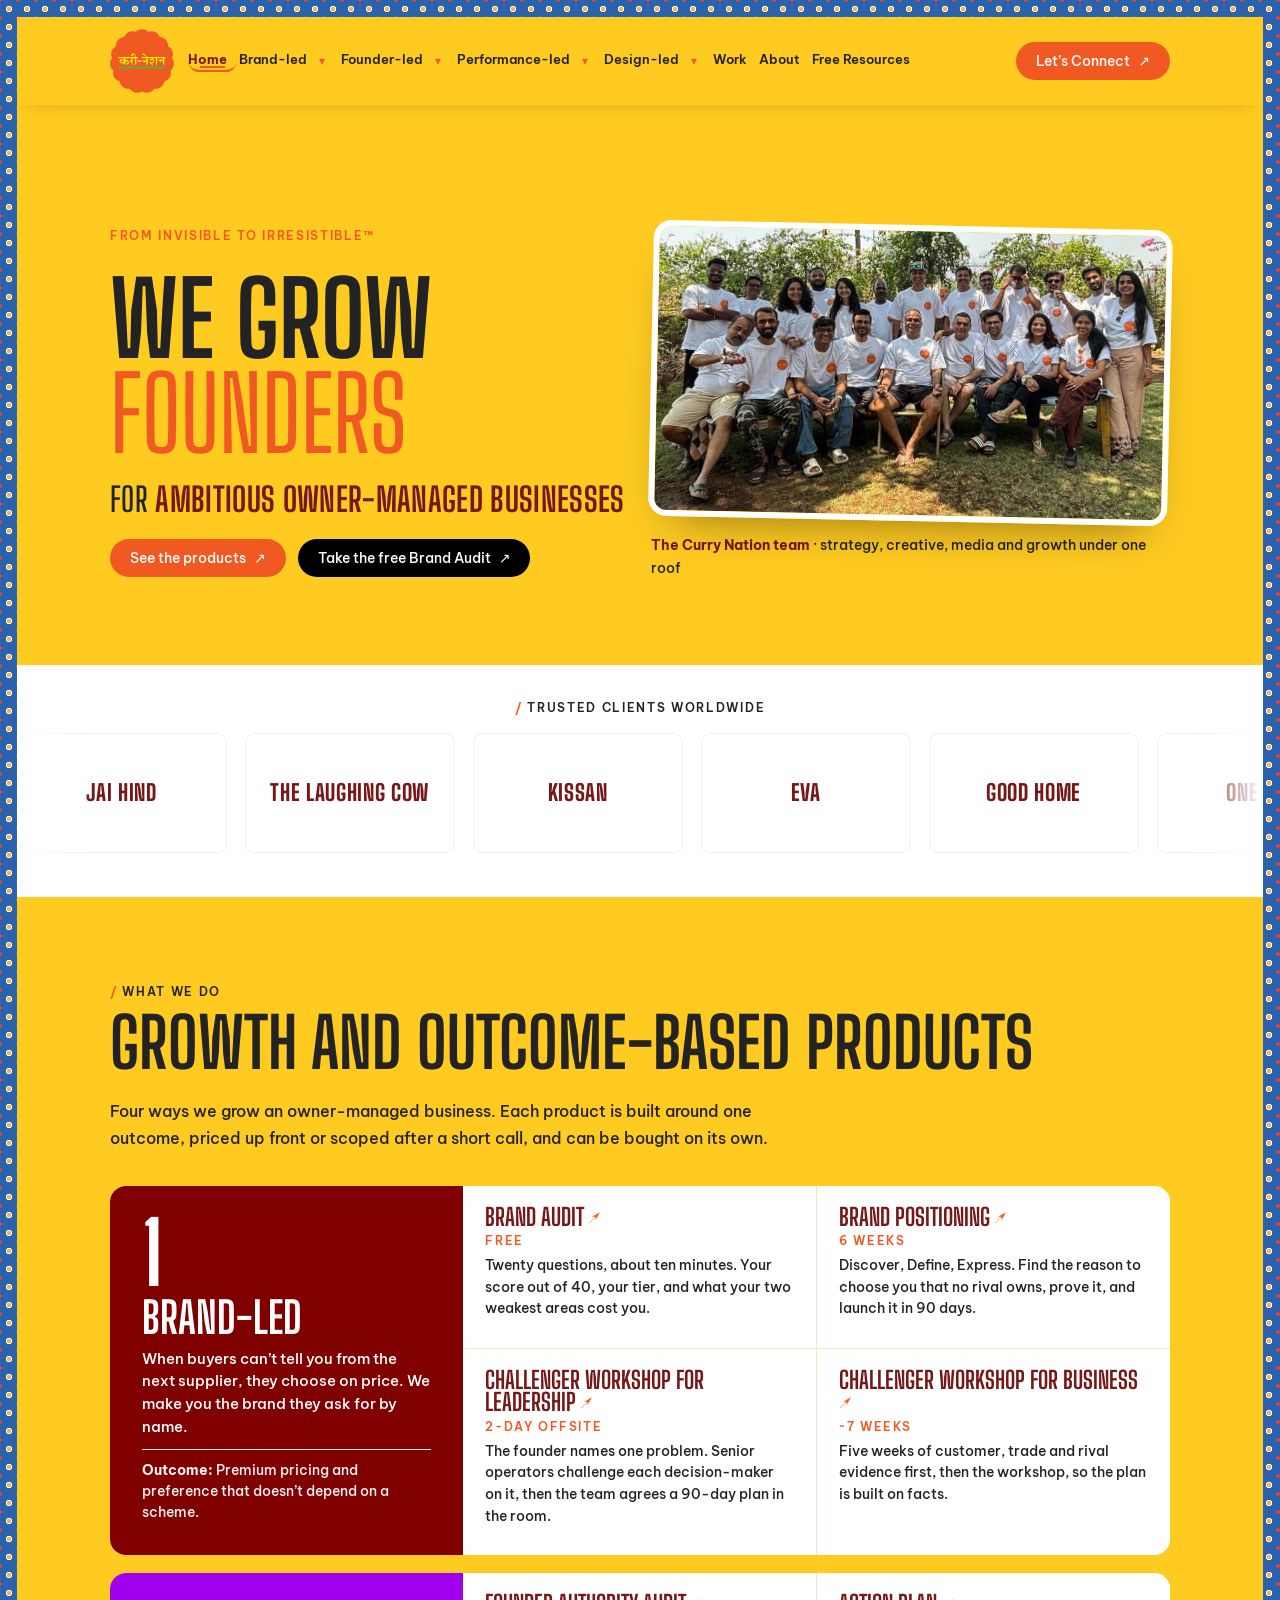
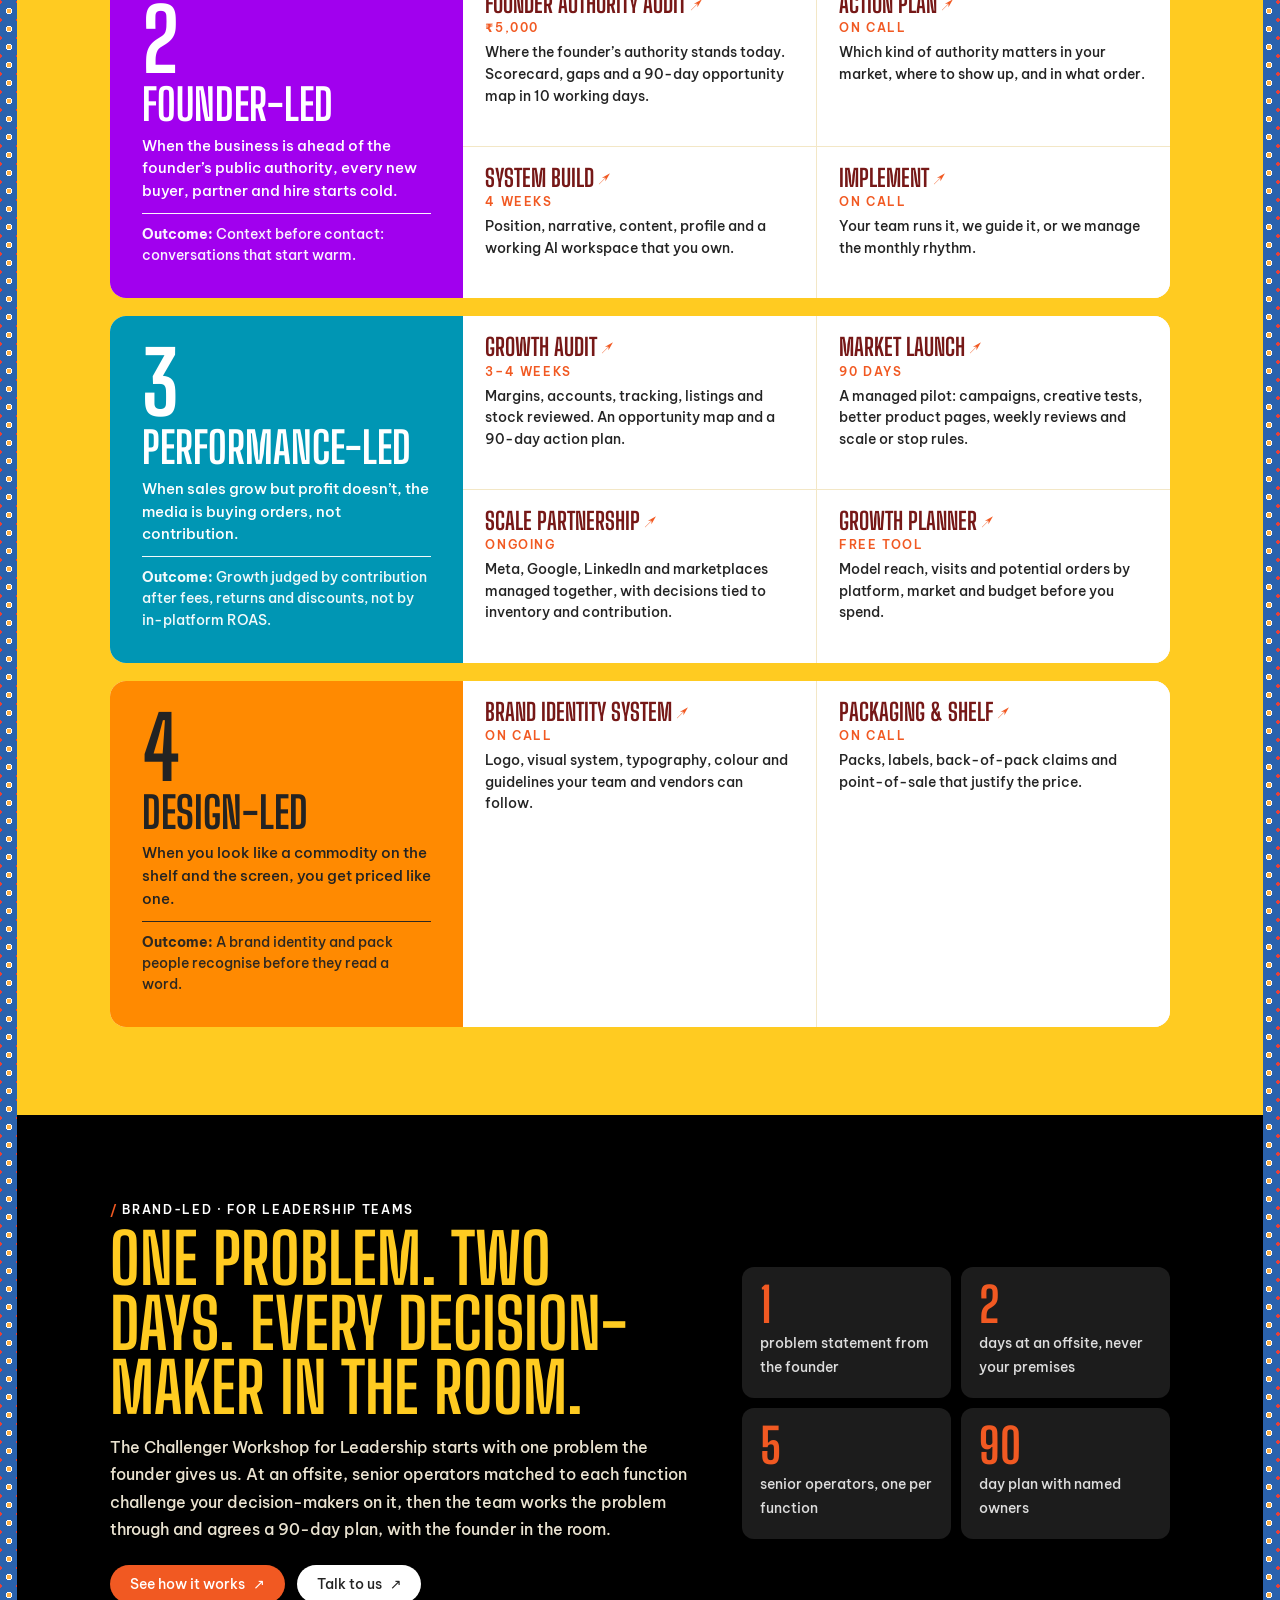
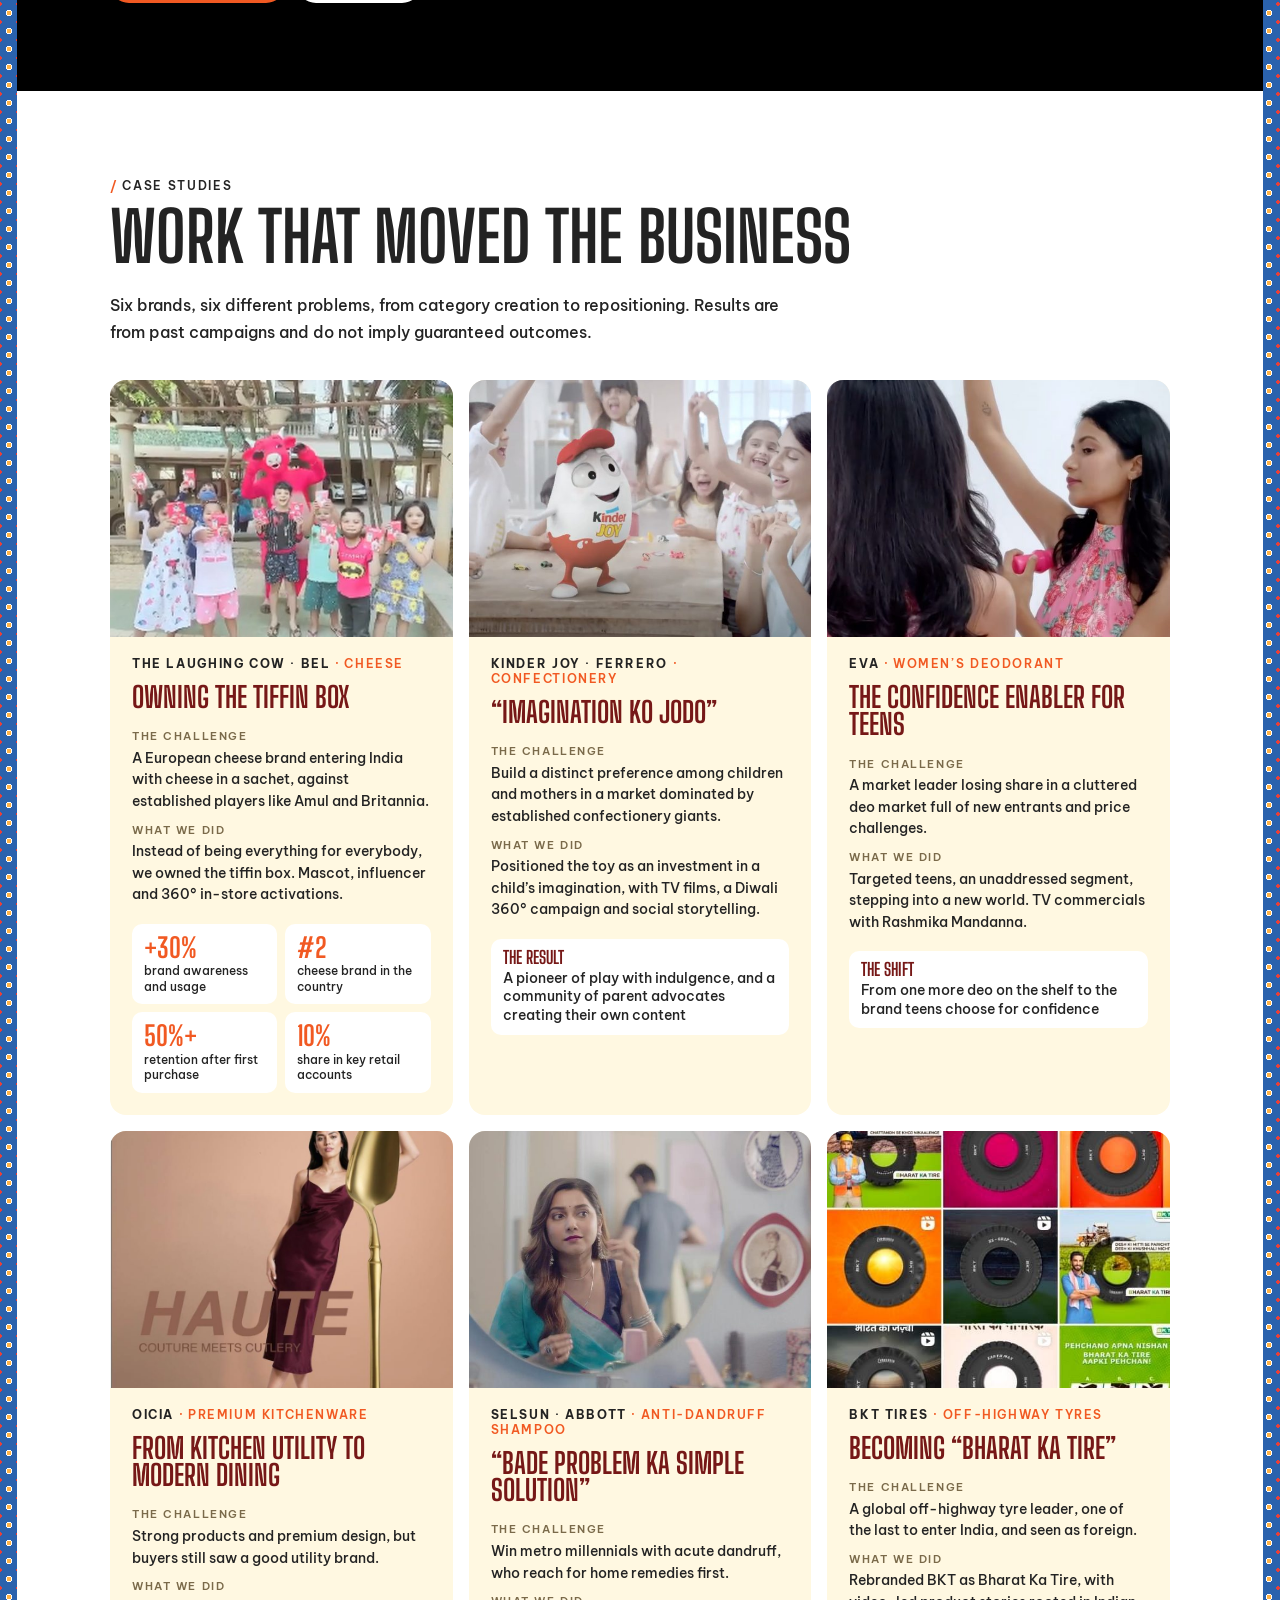
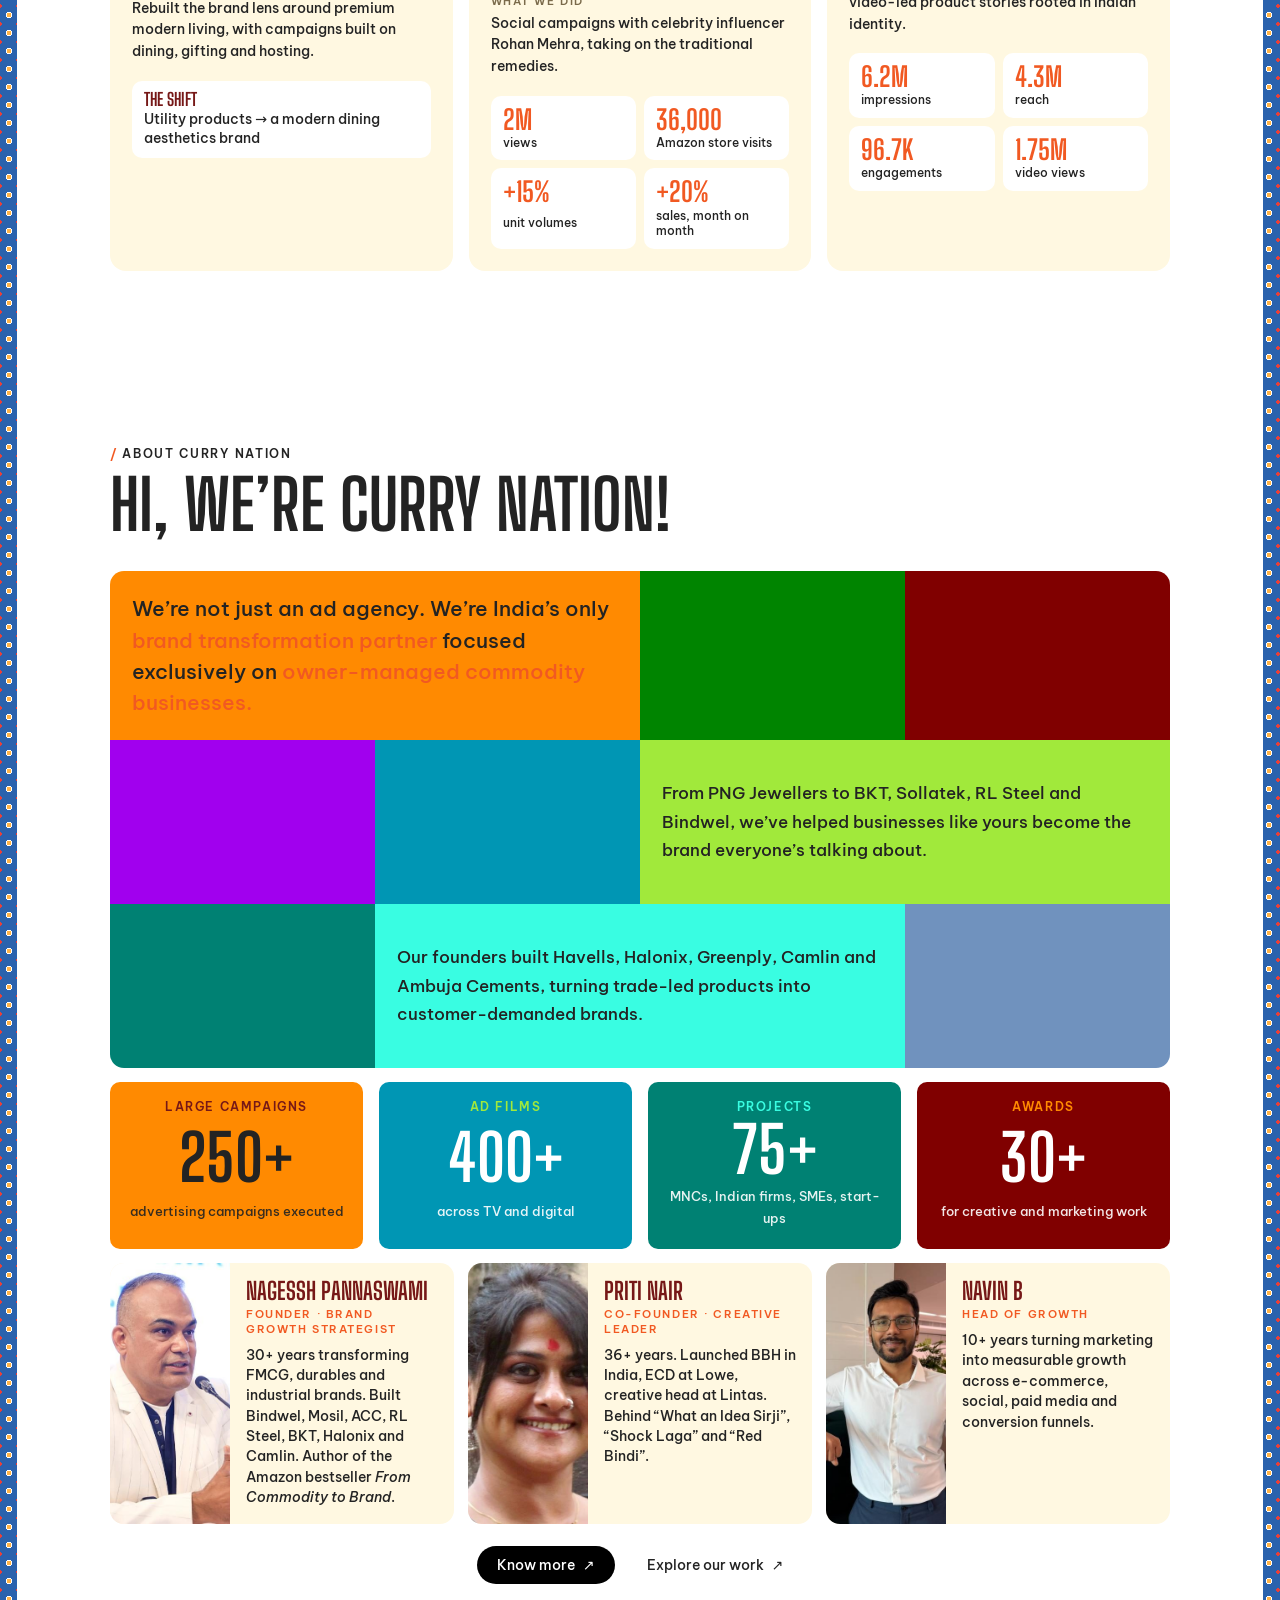
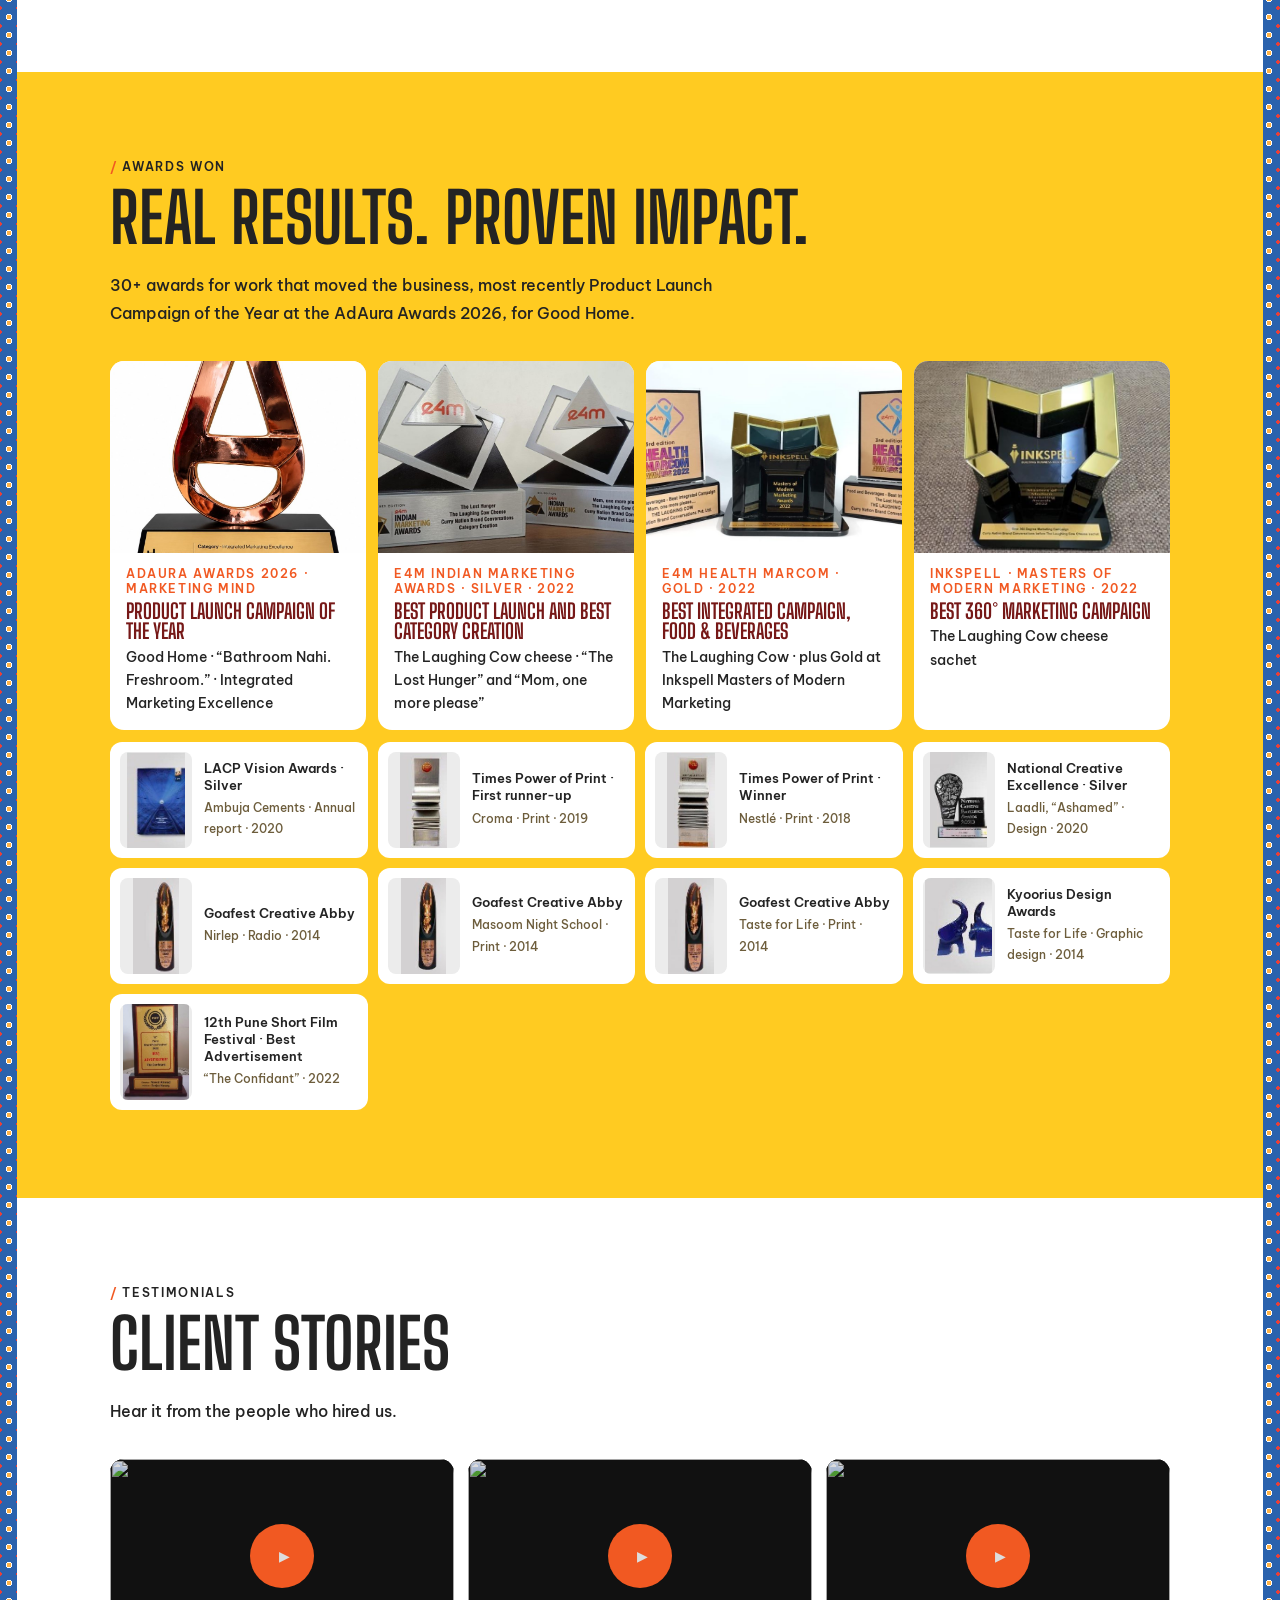
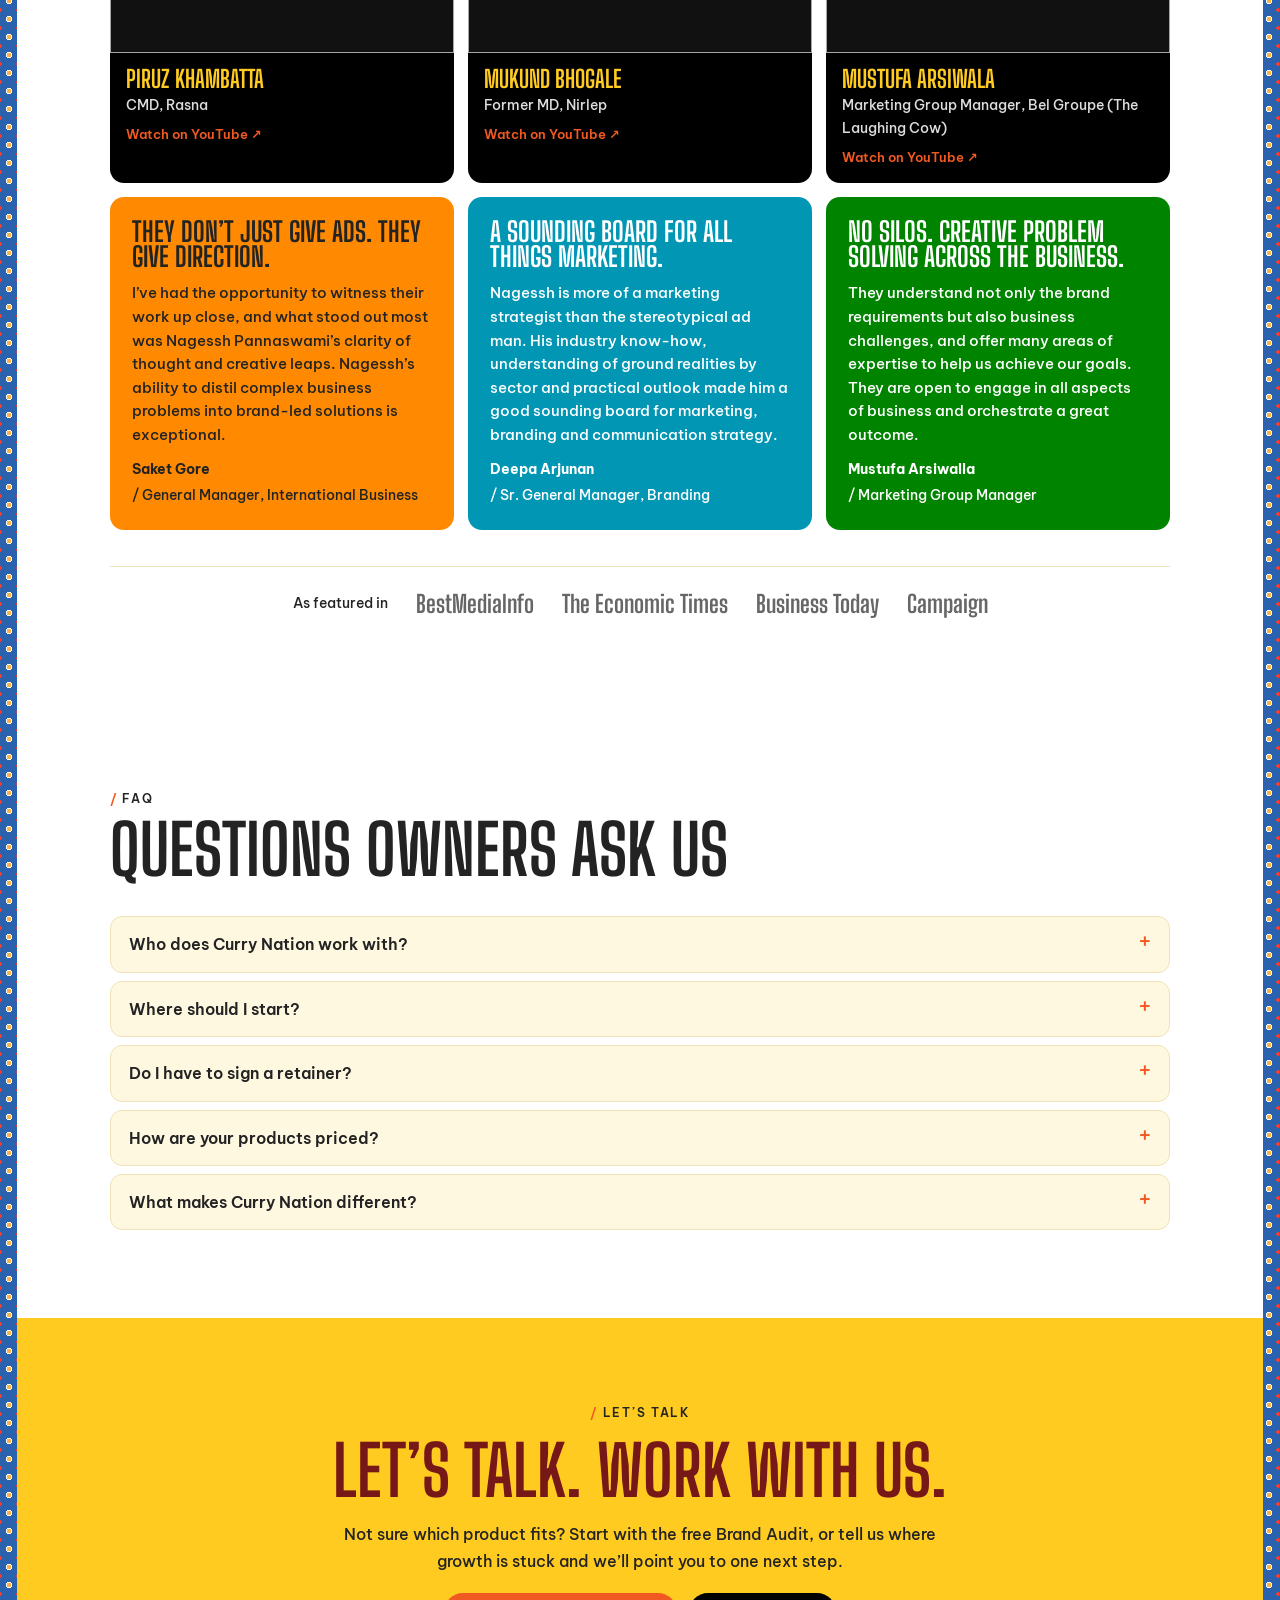
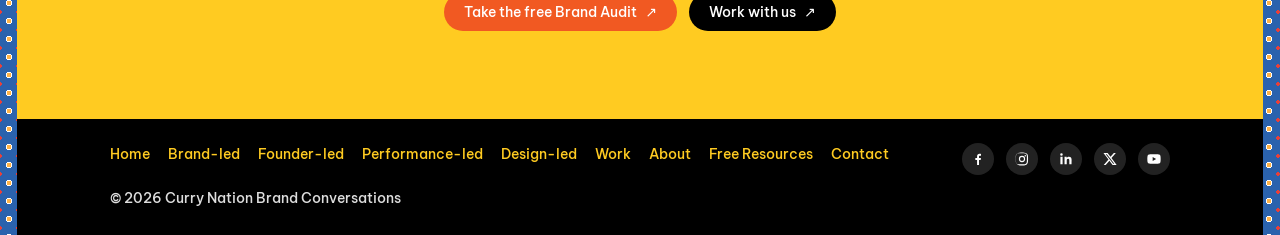
==== commit 68efba49: "Add About, Work, Free Resources and Contact pages from currynation.in Header and footer link to the " ====
--- a/site/index.html
+++ b/site/index.html
@@ -632,6 +632,165 @@
   .pkg-jump{flex-wrap:nowrap;overflow-x:auto;padding-bottom:6px;margin-inline:-16px;padding-inline:16px;scrollbar-width:none}
   .pkg-jump a{flex:none}
 }
+
+/* ---------- v14: company pages (About, Work, Resources, Contact) ---------- */
+.co-hero{background:var(--hbg);color:var(--hink);padding-block:clamp(48px,8vw,96px) clamp(40px,6vw,72px)}
+.co-hero-grid{display:grid;grid-template-columns:minmax(0,1.4fr) minmax(0,1fr);gap:32px;align-items:end}
+.co-h1{font:900 clamp(3.4rem,10vw,7.5rem)/.9 var(--f-display);color:inherit;letter-spacing:-.01em;margin-bottom:22px}
+.co-h1.sm{font-size:clamp(2.6rem,6vw,4.4rem)}
+.co-lede{max-width:60ch;font-size:clamp(1rem,1.5vw,1.1rem)}
+.co-art{width:100%;max-width:300px;height:auto;justify-self:end}
+@media (max-width:760px){.co-hero-grid{grid-template-columns:1fr}.co-art{max-width:180px;justify-self:start;order:-1}}
+.ctas.left{justify-content:flex-start}
+.hide{position:absolute!important;left:-9999px}
+
+/* about */
+.ab-video{padding:0;background:#000;line-height:0}
+.ab-video video{width:100%;max-height:72vh;object-fit:cover;display:block}
+.ab-intro{background:var(--orange)}
+.ab-intro-grid{display:grid;grid-template-columns:minmax(0,1fr) minmax(0,1fr);gap:clamp(20px,4vw,48px);align-items:center}
+.ab-intro img{width:100%;border-radius:16px;display:block}
+.ab-intro p{max-width:48ch;margin-bottom:20px}
+.areare{display:grid;grid-template-columns:1fr 1fr;gap:clamp(20px,4vw,48px)}
+.areare h2{margin-bottom:18px}
+.areare ul{list-style:none;margin:0;padding:0;display:grid;gap:12px}
+.areare li{padding-left:30px;position:relative}
+.aren li::before{content:"✕";position:absolute;left:0;color:#999;font-weight:700}
+.are li::before{content:"✓";position:absolute;left:0;color:var(--green);font-weight:700}
+.aren h2{color:#888}
+.corner{display:grid;grid-template-columns:minmax(0,1fr) minmax(0,1.3fr);gap:clamp(24px,5vw,56px)}
+.corner-l img{width:min(100%,320px);margin-top:24px}
+.corner-h{font:600 clamp(1.3rem,2.4vw,1.8rem)/1.3 var(--f-body);margin-top:10px}
+.corner-r{border-left:3px solid var(--flame);padding-left:clamp(16px,3vw,32px);display:grid;gap:10px}
+.corner-r h3{font:700 1.1rem/1.3 var(--f-body);margin-top:12px}
+.corner-r .unig{font-weight:700;color:var(--maroon)}
+.vals{display:grid;gap:10px;margin:0}
+.vals dt{font-weight:700}
+.vals dd{margin:2px 0 0}
+.counts{display:grid;grid-template-columns:repeat(4,minmax(0,1fr));gap:14px;margin-top:clamp(32px,5vw,56px)}
+.counts div{border-radius:14px;padding:18px;text-align:center;display:grid;gap:4px}
+.counts .k{font:700 .85rem/1 var(--f-body);text-transform:uppercase;letter-spacing:.08em}
+.counts .v{font:900 clamp(2.6rem,6vw,4.4rem)/1 var(--f-display);color:#fff}
+.c-orange.counts .v,.counts .c-orange .v{color:#fff}
+.team-band{background:var(--lime)}
+.big-head{text-align:center;margin-bottom:clamp(28px,4vw,48px)}
+.big-head h2{display:grid;font-size:clamp(3rem,8vw,5.6rem);line-height:.95}
+.big-head .g{color:#4f7a12}
+.big-head .o{color:var(--flame)}
+.big-head.left{text-align:left}
+.team{display:grid;grid-template-columns:repeat(4,minmax(0,1fr));gap:18px;align-items:start}
+.tm{background:#fff;border-radius:0 28px 0 28px;padding:20px 16px 16px;text-align:center;display:grid;justify-items:center;gap:4px;margin-top:40px}
+.tm img{width:116px;height:116px;border-radius:50%;object-fit:cover;margin-top:-58px;border:4px solid var(--lime);background:#eee}
+.tm h3{font:700 1.05rem/1.3 var(--f-body);margin-top:8px}
+.tm .role{font-size:.85rem;color:#555}
+.tm details{width:100%;margin-top:8px;text-align:left}
+.tm summary{cursor:pointer;text-align:center;font-weight:600;font-size:.85rem;color:var(--flame);list-style:none;padding:6px}
+.tm summary::-webkit-details-marker{display:none}
+.tm details[open] summary{margin-bottom:6px}
+.tm .bio{display:grid;gap:8px;font-size:.88rem;line-height:1.55;border-top:1px solid #eee;padding-top:10px}
+.gal-sec{padding-block:12px}
+.gal{columns:4 220px;column-gap:12px;padding-inline:12px}
+.gal img{width:100%;display:block;margin-bottom:12px;break-inside:avoid;border-radius:4px}
+.awgrid{display:grid;grid-template-columns:repeat(4,minmax(0,1fr));gap:20px}
+.awc{margin:0;display:grid;gap:10px}
+.awc-img{background:#f4f4f4;aspect-ratio:1;display:grid;place-items:center;padding:14px}
+.awc-img img{max-width:100%;max-height:100%;object-fit:contain}
+.awc figcaption{display:grid;gap:4px;font-size:.88rem}
+.awc b{font:700 1.15rem/1 var(--f-body)}
+.awc em{font-style:normal;font-weight:700;text-transform:uppercase;font-size:.78rem;letter-spacing:.04em;margin-top:6px}
+.press-band{background:var(--orange);overflow:hidden}
+.press-grid{display:grid;grid-template-columns:minmax(0,1.2fr) minmax(0,1fr);gap:24px;align-items:end}
+.press-h{font:500 clamp(1.3rem,2.4vw,1.7rem)/1.2 var(--f-body);margin-bottom:16px}
+.press{display:grid;grid-template-columns:1fr 1fr;border-top:1px solid rgba(0,0,0,.25);border-left:1px solid rgba(0,0,0,.25)}
+.press div{border-right:1px solid rgba(0,0,0,.25);border-bottom:1px solid rgba(0,0,0,.25);display:grid;place-items:center;padding:20px;min-height:84px}
+.press img{max-height:34px;max-width:100%}
+.press-art{width:100%;max-width:340px;justify-self:end;margin-bottom:calc(-1 * clamp(48px,7vw,88px))}
+@media (max-width:900px){.team,.awgrid{grid-template-columns:repeat(2,minmax(0,1fr))}.counts{grid-template-columns:repeat(2,minmax(0,1fr))}}
+@media (max-width:760px){.ab-intro-grid,.areare,.corner,.press-grid{grid-template-columns:1fr}.corner-r{border-left:0;padding-left:0;border-top:3px solid var(--flame);padding-top:16px}.press-art{max-width:200px}.gal{columns:2 140px}}
+@media (max-width:420px){.team{grid-template-columns:1fr}}
+
+/* work + resources filters */
+.ftabs{display:flex;flex-wrap:wrap;gap:8px;margin-bottom:28px}
+.ftabs button{border:1px solid #e3d7b0;background:#fff;border-radius:60px;padding:10px 16px;font:500 .92rem/1 var(--f-body);cursor:pointer;color:var(--ink);min-height:40px}
+.ftabs button.on{background:var(--ink);color:#fff;border-color:var(--ink)}
+.wkgrid{display:grid;grid-template-columns:repeat(3,minmax(0,1fr));gap:24px 14px}
+.wk{text-decoration:none;display:grid;gap:4px}
+.wk-img{aspect-ratio:290/245;overflow:hidden;background:#f2f2f2;display:block;margin-bottom:8px}
+.wk-img img{width:100%;height:100%;object-fit:cover;display:block;transition:transform .35s}
+.wk:hover .wk-img img{transform:scale(1.04)}
+.wk b{font:600 1.1rem/1.3 var(--f-body)}
+.wk-c{font-size:.9rem;color:#555}
+.wk[hidden],.rs[hidden]{display:none}
+.rsgrid{display:grid;grid-template-columns:repeat(4,minmax(0,1fr));gap:24px 18px}
+.rs{border:0;background:none;padding:0;text-align:center;cursor:pointer;display:grid;gap:8px;font:inherit;color:inherit}
+.rs-img{aspect-ratio:210/295;overflow:hidden;display:block;background:#f2f2f2}
+.rs-img img{width:100%;height:100%;object-fit:cover;display:block;transition:transform .35s}
+.rs:hover .rs-img img{transform:scale(1.03)}
+.rs b{font:500 1rem/1.35 var(--f-body);display:-webkit-box;-webkit-line-clamp:2;-webkit-box-orient:vertical;overflow:hidden}
+.rs[data-c=cases] b,.rs[data-c=intl] b{text-transform:uppercase;font-size:.9rem;font-weight:600}
+.rs-dl{font-size:.82rem;font-weight:600;color:var(--flame)}
+@media (max-width:900px){.wkgrid{grid-template-columns:repeat(2,minmax(0,1fr))}.rsgrid{grid-template-columns:repeat(3,minmax(0,1fr))}}
+@media (max-width:560px){.rsgrid{grid-template-columns:repeat(2,minmax(0,1fr))}.ftabs{flex-wrap:nowrap;overflow-x:auto;margin-inline:-16px;padding-inline:16px;scrollbar-width:none}.ftabs button{flex:none}}
+@media (max-width:420px){.wkgrid{grid-template-columns:1fr}}
+
+/* download dialog */
+.dl{border:0;border-radius:18px;padding:0;width:min(560px,calc(100vw - 24px));max-height:calc(100vh - 24px);background:var(--lime)}
+.dl::backdrop{background:rgba(0,0,0,.6)}
+.dl-form{display:grid;gap:12px;padding:clamp(20px,4vw,36px);position:relative}
+.dl-x{position:absolute;right:12px;top:10px;border:0;background:none;font-size:1.8rem;line-height:1;cursor:pointer;padding:6px 10px}
+.dl h2{font:700 clamp(1.6rem,4vw,2.2rem)/1.1 var(--f-body);text-align:center}
+.dl h2 .dim{color:#4f7a12}
+.dl .eyebrow{text-align:center}
+.dl-t{text-align:center;font-weight:600}
+.dl label,.ct-form label{display:grid;gap:6px;font-weight:500}
+.dl input:not([type=checkbox]),.ct-form input,.ct-form textarea{font:inherit;font-size:.95rem;padding:12px 14px;border:1px solid #dcdcdc;border-radius:4px;background:#fff;width:100%}
+.dl .chk{display:flex;gap:8px;align-items:flex-start;font-weight:400;font-size:.9rem}
+.dl .btn{justify-self:center}
+.dl-msg,.ct-msg{text-align:center;font-weight:600;min-height:1.4em}
+
+/* contact */
+.ct-red{background:#f23a3a;position:relative;overflow:hidden}
+.ct-lime{background:var(--lime)}
+.ct-center{display:grid;justify-items:center;text-align:center;gap:14px}
+.ct-h{font:600 clamp(1.8rem,4.6vw,3rem)/1.15 var(--f-body)}
+.ct-red .ct-h span{color:#fff}
+.ct-h .g{color:#4f7a12}
+.ct-card{display:grid;gap:8px;margin-top:10px}
+.ct-card h3{font:700 1.2rem/1.3 var(--f-body);padding-bottom:12px;border-bottom:2px solid var(--maroon);justify-self:center;padding-inline:20px}
+.ct-card a{text-decoration:none}
+.ct-card a:hover{text-decoration:underline}
+.ct-follow{font:700 1.1rem/1.3 var(--f-body);margin-top:20px}
+.social{display:flex;gap:12px;justify-content:center;flex-wrap:wrap}
+.social a{width:40px;height:40px;border-radius:50%;background:#fff;display:grid;place-items:center;color:#111;transition:transform .2s}
+.social a:hover{transform:translateY(-2px)}
+.social svg{width:20px;height:20px;fill:currentColor}
+.social.big a{width:48px;height:48px}
+.ct-mask{position:absolute;left:3%;bottom:0;width:clamp(80px,12vw,160px);pointer-events:none}
+.ct-form{width:min(100%,620px);display:grid;gap:18px;text-align:left;margin-top:10px}
+@media (max-width:760px){.ct-mask{display:none}}
+
+/* header + footer links */
+.m.lnk>.mt{padding-right:10px}
+.foot-links{display:flex;flex-wrap:wrap;gap:8px 18px}
+.foot .social a{width:32px;height:32px;background:#222;color:#fff}
+.foot .social svg{width:16px;height:16px}
+
+/* v14 fixes: body-font headings where currynation.in uses them */
+.corner h2.corner-h,.areare h2,.ct-h,.dl h2,.press-h{font-size:clamp(1.3rem,2.4vw,1.8rem)!important;text-transform:none!important;letter-spacing:0}
+.areare h2{font:700 clamp(1.6rem,3vw,2.2rem)/1.2 var(--f-body)!important}
+.ct-h{font:600 clamp(1.8rem,4.6vw,3rem)/1.15 var(--f-body)!important}
+.dl h2{font:700 clamp(1.6rem,4vw,2.2rem)/1.1 var(--f-body)!important}
+.press-h{font:500 clamp(1.3rem,2.4vw,1.7rem)/1.2 var(--f-body)!important}
+.corner-r h3,.tm h3,.ct-card h3,.ct-follow{font-family:var(--f-body)!important;text-transform:none!important;letter-spacing:0}
+.corner-r h3{font-size:1.1rem!important;font-weight:700}
+.tm h3{font-size:1.05rem!important;font-weight:700}
+.ct-card h3,.ct-follow{font-size:1.2rem!important}
+.awc{min-width:0}
+.awc-img{width:100%;overflow:hidden}
+.awc-img img{width:100%;height:100%}
+.big-head h2{font-size:clamp(3rem,8vw,5.6rem)!important}
+.corner h2.corner-h{font-family:var(--f-body)!important;font-weight:600!important;line-height:1.3!important}
+.dl h2,.ct-h,.press-h,.areare h2{line-height:1.2!important}
 </style>
 <link rel="icon" href="assets/favicon-48.png" sizes="48x48"><link rel="apple-touch-icon" href="assets/apple-touch-icon.png"><meta name="theme-color" content="#ffcb21">
 <meta property="og:title" content="Curry Nation · We grow ambitious owner-managed businesses"><meta property="og:description" content="Growth and outcome-based products: brand-led, founder-led, performance-led and design-led."><meta property="og:type" content="website"><meta property="og:image" content="assets/team.jpg"><meta name="twitter:card" content="summary_large_image">
@@ -643,8 +802,8 @@
 <div class="sub"><p class="sub-k">When buyers can’t tell you from the next supplier</p><a href="brand-led.html"><b>All Commodity to Brand packages</b><small>Audit · Positioning · Workshops</small></a><a href="brand-audit.html"><b>Brand Audit</b><small>Free · about 10 minutes</small></a><a href="brand-positioning.html"><b>Brand Positioning</b><small>3 phases · 6 weeks</small></a><a href="leadership-workshop.html"><b>Challenger Workshop for Leadership</b><small>One problem · 2-day offsite</small></a><a href="challenger-workshop.html#business"><b>Challenger Workshop for Business</b><small>5 weeks of evidence + workshop + plan</small></a><a class="all" href="index.html#brand">See all Brand-led products →</a></div></li><li class="m"><a class="mt" href="founder-visibility.html">Founder-led</a><button class="mx" type="button" aria-expanded="false" aria-label="Show Founder-led products"><i aria-hidden="true">▾</i></button>
 <div class="sub"><p class="sub-k">When the business is ahead of the founder’s authority</p><a href="founder-visibility.html#audit"><b>Founder Authority Audit</b><small>₹5,000 · 10 working days</small></a><a href="founder-visibility.html#plan"><b>Action Plan</b><small>What to build, and in what order</small></a><a href="founder-visibility.html#build"><b>System Build</b><small>4 weeks to a position and content system</small></a><a href="founder-visibility.html#implement"><b>Implement</b><small>DIY, guided or managed</small></a><a class="all" href="index.html#founder">See all Founder-led products →</a></div></li><li class="m"><a class="mt" href="performance.html">Performance-led</a><button class="mx" type="button" aria-expanded="false" aria-label="Show Performance-led products"><i aria-hidden="true">▾</i></button>
 <div class="sub"><p class="sub-k">When sales grow but profit doesn’t</p><a href="performance.html#growth-audit"><b>Growth Audit</b><small>3–4 weeks · fixed scope</small></a><a href="performance.html#market-launch"><b>Market Launch</b><small>90-day managed pilot</small></a><a href="performance.html#scale"><b>Scale Partnership</b><small>Ongoing · tailored scope</small></a><a href="https://currynation-performance.arup-5d2.workers.dev/#planner" target="_blank" rel="noopener"><b>Growth Planner ↗</b><small>Model reach, visits and orders</small></a><a class="all" href="index.html#performance">See all Performance-led products →</a></div></li><li class="m"><a class="mt" href="design.html">Design-led</a><button class="mx" type="button" aria-expanded="false" aria-label="Show Design-led products"><i aria-hidden="true">▾</i></button>
-<div class="sub"><p class="sub-k">When you look like a commodity on shelf and screen</p><a href="design.html#identity"><b>Brand Identity System</b><small>Logo, visual system, guidelines</small></a><a href="design.html#packaging"><b>Packaging & Shelf</b><small>Packs, labels, point of sale</small></a><a class="all" href="index.html#design">See all Design-led products →</a></div></li></ul></nav>
-<a class="btn cta-top" href="https://currynation.in/contact-us/">Let’s Connect</a>
+<div class="sub"><p class="sub-k">When you look like a commodity on shelf and screen</p><a href="design.html#identity"><b>Brand Identity System</b><small>Logo, visual system, guidelines</small></a><a href="design.html#packaging"><b>Packaging & Shelf</b><small>Packs, labels, point of sale</small></a><a class="all" href="index.html#design">See all Design-led products →</a></div></li><li class="m solo lnk"><a class="mt" href="work.html">Work</a></li><li class="m solo lnk"><a class="mt" href="about.html">About</a></li><li class="m solo lnk"><a class="mt" href="resources.html">Free Resources</a></li></ul></nav>
+<a class="btn cta-top" href="contact.html">Let’s Connect</a>
 <button class="burger" type="button" aria-controls="mainnav" aria-expanded="false"><span></span>Menu</button>
 </div></header><main><section class="hero home-hero"><div class="wrap hero-split"><div class="hero-copy">
 <p class="kicker">From Invisible to Irresistible™</p>
@@ -661,7 +820,7 @@
 <div class="prods"><a class="prod" href="design.html#identity"><span class="pt">Brand Identity System</span><span class="pm">On call</span><span class="pd">Logo, visual system, typography, colour and guidelines your team and vendors can follow.</span></a><a class="prod" href="design.html#packaging"><span class="pt">Packaging & Shelf</span><span class="pm">On call</span><span class="pd">Packs, labels, back-of-pack claims and point-of-sale that justify the price.</span></a></div></article></div></div></section><section class="cxo-band" id="cxo"><div class="wrap cxo-grid">
 <div><p class="eyebrow light">brand-led · for leadership teams</p><h2 class="display">One problem. Two days. Every decision-maker in the room.</h2>
 <p class="sub">The Challenger Workshop for Leadership starts with one problem the founder gives us. At an offsite, senior operators matched to each function challenge your decision-makers on it, then the team works the problem through and agrees a 90-day plan, with the founder in the room.</p>
-<div class="ctas" style="justify-content:flex-start"><a class="btn" href="leadership-workshop.html">See how it works</a><a class="btn light" href="https://currynation.in/contact-us/">Talk to us</a></div></div>
+<div class="ctas" style="justify-content:flex-start"><a class="btn" href="leadership-workshop.html">See how it works</a><a class="btn light" href="contact.html">Talk to us</a></div></div>
 <div class="cxo-facts">
 <div><span class="v">1</span><span>problem statement from the founder</span></div>
 <div><span class="v">2</span><span>days at an offsite, never your premises</span></div>
@@ -717,7 +876,7 @@
 
 </div>
 <div class="aw-grid"><figure class="aw"><img src="assets/award-lacp-ambuja.jpg" alt="LACP Vision Awards · Silver trophy" loading="lazy"><figcaption><b>LACP Vision Awards · Silver</b><span>Ambuja Cements · Annual report · 2020</span></figcaption></figure><figure class="aw"><img src="assets/award-power-print-croma.jpg" alt="Times Power of Print · First runner-up trophy" loading="lazy"><figcaption><b>Times Power of Print · First runner-up</b><span>Croma · Print · 2019</span></figcaption></figure><figure class="aw"><img src="assets/award-power-print-nestle.jpg" alt="Times Power of Print · Winner trophy" loading="lazy"><figcaption><b>Times Power of Print · Winner</b><span>Nestlé · Print · 2018</span></figcaption></figure><figure class="aw"><img src="assets/award-ncea-laadli.jpg" alt="National Creative Excellence · Silver trophy" loading="lazy"><figcaption><b>National Creative Excellence · Silver</b><span>Laadli, “Ashamed” · Design · 2020</span></figcaption></figure><figure class="aw"><img src="assets/award-abby-nirlep.jpg" alt="Goafest Creative Abby trophy" loading="lazy"><figcaption><b>Goafest Creative Abby</b><span>Nirlep · Radio · 2014</span></figcaption></figure><figure class="aw"><img src="assets/award-abby-masoom.jpg" alt="Goafest Creative Abby trophy" loading="lazy"><figcaption><b>Goafest Creative Abby</b><span>Masoom Night School · Print · 2014</span></figcaption></figure><figure class="aw"><img src="assets/award-abby-taste.jpg" alt="Goafest Creative Abby trophy" loading="lazy"><figcaption><b>Goafest Creative Abby</b><span>Taste for Life · Print · 2014</span></figcaption></figure><figure class="aw"><img src="assets/award-kyoorius-taste.jpg" alt="Kyoorius Design Awards trophy" loading="lazy"><figcaption><b>Kyoorius Design Awards</b><span>Taste for Life · Graphic design · 2014</span></figcaption></figure><figure class="aw"><img src="assets/award-psff.jpg" alt="12th Pune Short Film Festival · Best Advertisement trophy" loading="lazy"><figcaption><b>12th Pune Short Film Festival · Best Advertisement</b><span>“The Confidant” · 2022</span></figcaption></figure></div></div></section><section class="white"><div class="wrap"><div class="sec-head"><p class="eyebrow">testimonials</p><h2>Client stories</h2><p class="sub">Hear it from the people who hired us.</p></div><div class="vts"><figure class="vt"><button class="vplay" type="button" data-yt="VRJIscd8mz0" aria-label="Play testimonial from Piruz Khambatta"><img src="https://i.ytimg.com/vi/VRJIscd8mz0/hqdefault.jpg" alt="" loading="lazy"><span class="pbtn" aria-hidden="true">▶</span></button><figcaption><b>Piruz Khambatta</b><span>CMD, Rasna</span><a href="https://www.youtube.com/watch?v=VRJIscd8mz0" target="_blank" rel="noopener">Watch on YouTube ↗</a></figcaption></figure><figure class="vt"><button class="vplay" type="button" data-yt="D8j17BeSt2U" aria-label="Play testimonial from Mukund Bhogale"><img src="https://i.ytimg.com/vi/D8j17BeSt2U/hqdefault.jpg" alt="" loading="lazy"><span class="pbtn" aria-hidden="true">▶</span></button><figcaption><b>Mukund Bhogale</b><span>Former MD, Nirlep</span><a href="https://www.youtube.com/watch?v=D8j17BeSt2U" target="_blank" rel="noopener">Watch on YouTube ↗</a></figcaption></figure><figure class="vt"><button class="vplay" type="button" data-yt="YskB6GZKqV0" aria-label="Play testimonial from Mustufa Arsiwala"><img src="https://i.ytimg.com/vi/YskB6GZKqV0/hqdefault.jpg" alt="" loading="lazy"><span class="pbtn" aria-hidden="true">▶</span></button><figcaption><b>Mustufa Arsiwala</b><span>Marketing Group Manager, Bel Groupe (The Laughing Cow)</span><a href="https://www.youtube.com/watch?v=YskB6GZKqV0" target="_blank" rel="noopener">Watch on YouTube ↗</a></figcaption></figure></div><div class="quotes" style="margin-top:14px"><figure class="quote c-orange"><h3>They don’t just give ads. They give direction.</h3><blockquote>I’ve had the opportunity to witness their work up close, and what stood out most was Nagessh Pannaswami’s clarity of thought and creative leaps. Nagessh’s ability to distil complex business problems into brand-led solutions is exceptional.</blockquote><figcaption><b>Saket Gore</b><span>/ General Manager, International Business</span></figcaption></figure><figure class="quote c-teal"><h3>A sounding board for all things marketing.</h3><blockquote>Nagessh is more of a marketing strategist than the stereotypical ad man. His industry know-how, understanding of ground realities by sector and practical outlook made him a good sounding board for marketing, branding and communication strategy.</blockquote><figcaption><b>Deepa Arjunan</b><span>/ Sr. General Manager, Branding</span></figcaption></figure><figure class="quote c-green"><h3>No silos. Creative problem solving across the business.</h3><blockquote>They understand not only the brand requirements but also business challenges, and offer many areas of expertise to help us achieve our goals. They are open to engage in all aspects of business and orchestrate a great outcome.</blockquote><figcaption><b>Mustufa Arsiwalla</b><span>/ Marketing Group Manager</span></figcaption></figure></div>
-<div class="featured"><span>As featured in</span><b>BestMediaInfo</b><b>The Economic Times</b><b>Business Today</b><b>Campaign</b></div></div></section><section class="white" id="faq"><div class="wrap"><div class="sec-head"><p class="eyebrow">faq</p><h2>Questions owners ask us</h2></div><div class="faq"><details><summary>Who does Curry Nation work with?</summary><p>Ambitious owner-managed and promoter-led businesses, often in categories where buyers compare suppliers on price: FMCG, pharma, real estate, kitchenware, jewellery, manufacturing and B2B.</p></details><details><summary>Where should I start?</summary><p>With the free Brand Audit. It takes about ten minutes, shows your score before we ask for your email, and ends in one agreed next step. If the founder’s own visibility is the gap, start with the Founder Authority Audit.</p></details><details><summary>Do I have to sign a retainer?</summary><p>No. Every product is built around one outcome and can be bought on its own. Most end in a sign-off, and you decide whether to go further.</p></details><details><summary>How are your products priced?</summary><p>The Brand Audit is free and the Founder Authority Audit is ₹5,000. Everything else is scoped on a short call, once we know your business, so you only pay for what the problem needs.</p></details><details><summary>What makes Curry Nation different?</summary><p>Strategy, creative, media and growth under one roof, led by founders with decades of brand building. We start from what makes a business worth choosing, and judge the work by what it does for the business.</p></details></div></div></section><section class="close"><div class="wrap"><p class="eyebrow">let’s talk</p><h2 class="display">Let’s talk. Work with us.</h2><p>Not sure which product fits? Start with the free Brand Audit, or tell us where growth is stuck and we’ll point you to one next step.</p><div class="ctas"><a class="btn" href="brand-audit.html">Take the free Brand Audit</a><a class="btn dark" href="https://currynation.in/contact-us/">Work with us</a></div></div></section></main><footer class="foot"><div class="wrap"><span>© 2026 Curry Nation Brand Conversations</span><span><a href="https://currynation.in/">currynation.in</a> · <a href="https://currynation.in/contact-us/">Let’s talk. Work with us</a></span></div></footer></div><script>document.querySelectorAll(".marquee img").forEach(function(i){function f(){var s=document.createElement("span");s.className="wm";s.textContent=i.alt;i.replaceWith(s)}if(i.complete&&!i.naturalWidth)f();else i.addEventListener("error",f)});</script><script>(function(){
+<div class="featured"><span>As featured in</span><b>BestMediaInfo</b><b>The Economic Times</b><b>Business Today</b><b>Campaign</b></div></div></section><section class="white" id="faq"><div class="wrap"><div class="sec-head"><p class="eyebrow">faq</p><h2>Questions owners ask us</h2></div><div class="faq"><details><summary>Who does Curry Nation work with?</summary><p>Ambitious owner-managed and promoter-led businesses, often in categories where buyers compare suppliers on price: FMCG, pharma, real estate, kitchenware, jewellery, manufacturing and B2B.</p></details><details><summary>Where should I start?</summary><p>With the free Brand Audit. It takes about ten minutes, shows your score before we ask for your email, and ends in one agreed next step. If the founder’s own visibility is the gap, start with the Founder Authority Audit.</p></details><details><summary>Do I have to sign a retainer?</summary><p>No. Every product is built around one outcome and can be bought on its own. Most end in a sign-off, and you decide whether to go further.</p></details><details><summary>How are your products priced?</summary><p>The Brand Audit is free and the Founder Authority Audit is ₹5,000. Everything else is scoped on a short call, once we know your business, so you only pay for what the problem needs.</p></details><details><summary>What makes Curry Nation different?</summary><p>Strategy, creative, media and growth under one roof, led by founders with decades of brand building. We start from what makes a business worth choosing, and judge the work by what it does for the business.</p></details></div></div></section><section class="close"><div class="wrap"><p class="eyebrow">let’s talk</p><h2 class="display">Let’s talk. Work with us.</h2><p>Not sure which product fits? Start with the free Brand Audit, or tell us where growth is stuck and we’ll point you to one next step.</p><div class="ctas"><a class="btn" href="brand-audit.html">Take the free Brand Audit</a><a class="btn dark" href="contact.html">Work with us</a></div></div></section></main><footer class="foot"><div class="wrap"><nav class="foot-links" aria-label="Footer"><a href="index.html">Home</a><a href="brand-led.html">Brand-led</a><a href="founder-visibility.html">Founder-led</a><a href="performance.html">Performance-led</a><a href="design.html">Design-led</a><a href="work.html">Work</a><a href="about.html">About</a><a href="resources.html">Free Resources</a><a href="contact.html">Contact</a></nav><div class="social"><a href="https://www.facebook.com/currynation" target="_blank" rel="noopener" aria-label="Curry Nation on Facebook"><svg viewBox="0 0 24 24" aria-hidden="true"><path d="M13.5 21v-7.5h2.5l.4-3h-2.9V8.6c0-.9.3-1.5 1.5-1.5h1.5V4.4c-.3 0-1.2-.1-2.2-.1-2.2 0-3.7 1.3-3.7 3.8v2.4H8v3h2.6V21h2.9z"/></svg></a><a href="https://www.instagram.com/currynationbrandconversations/" target="_blank" rel="noopener" aria-label="Curry Nation on Instagram"><svg viewBox="0 0 24 24" aria-hidden="true"><path d="M12 7.3A4.7 4.7 0 1 0 12 16.7 4.7 4.7 0 0 0 12 7.3zm0 7.7a3 3 0 1 1 0-6 3 3 0 0 1 0 6zm6-7.9a1.1 1.1 0 1 1-2.2 0 1.1 1.1 0 0 1 2.2 0zM21 8.1c-.1-1.6-.4-3-1.6-4.1C18.3 2.9 16.9 2.5 15.3 2.5 13.6 2.4 10.4 2.4 8.7 2.5 7.1 2.6 5.7 2.9 4.6 4 3.4 5.1 3.1 6.5 3 8.1c-.1 1.7-.1 6.1 0 7.8.1 1.6.4 3 1.6 4.1 1.1 1.1 2.5 1.5 4.1 1.6 1.7.1 4.9.1 6.6 0 1.6-.1 3-.4 4.1-1.6 1.1-1.1 1.5-2.5 1.6-4.1.1-1.7.1-6.1 0-7.8zm-2.1 9.6c-.3.9-1 1.6-1.9 1.9-1.3.5-4.5.4-6 .4s-4.7.1-6-.4c-.9-.3-1.6-1-1.9-1.9-.5-1.3-.4-4.5-.4-6s-.1-4.7.4-6c.3-.9 1-1.6 1.9-1.9 1.3-.5 4.5-.4 6-.4s4.7-.1 6 .4c.9.3 1.6 1 1.9 1.9.5 1.3.4 4.5.4 6s.1 4.7-.4 6z"/></svg></a><a href="https://www.linkedin.com/company/curry-nation/" target="_blank" rel="noopener" aria-label="Curry Nation on LinkedIn"><svg viewBox="0 0 24 24" aria-hidden="true"><path d="M6.9 8.8H3.6V20h3.3V8.8zM5.2 3.5a1.9 1.9 0 1 0 0 3.8 1.9 1.9 0 0 0 0-3.8zM20.4 13.6c0-3-.6-5.1-4.1-5.1-1.7 0-2.8.9-3.2 1.8h-.1V8.8H9.8V20h3.3v-5.5c0-1.5.3-2.9 2.1-2.9 1.8 0 1.8 1.7 1.8 3V20h3.3l.1-6.4z"/></svg></a><a href="https://x.com/curry_nation" target="_blank" rel="noopener" aria-label="Curry Nation on X"><svg viewBox="0 0 24 24" aria-hidden="true"><path d="M17.8 3h3l-6.6 7.6L22 21h-6.1l-4.8-6.2L5.6 21h-3l7.1-8.1L2.2 3h6.2l4.3 5.7L17.8 3zm-1 16.2h1.7L7.3 4.7H5.5l11.3 14.5z"/></svg></a><a href="https://www.youtube.com/user/CurryNationChannel" target="_blank" rel="noopener" aria-label="Curry Nation on YouTube"><svg viewBox="0 0 24 24" aria-hidden="true"><path d="M21.6 7.2a2.5 2.5 0 0 0-1.8-1.8C18.2 5 12 5 12 5s-6.2 0-7.8.4A2.5 2.5 0 0 0 2.4 7.2C2 8.8 2 12 2 12s0 3.2.4 4.8a2.5 2.5 0 0 0 1.8 1.8C5.8 19 12 19 12 19s6.2 0 7.8-.4a2.5 2.5 0 0 0 1.8-1.8c.4-1.6.4-4.8.4-4.8s0-3.2-.4-4.8zM10 15V9l5.2 3L10 15z"/></svg></a></div><span>© 2026 Curry Nation Brand Conversations</span></div></footer></div><script>document.querySelectorAll(".marquee img").forEach(function(i){function f(){var s=document.createElement("span");s.className="wm";s.textContent=i.alt;i.replaceWith(s)}if(i.complete&&!i.naturalWidth)f();else i.addEventListener("error",f)});</script><script>(function(){
 var ms=document.querySelectorAll('.m:not(.solo)');
 function shut(x){x.classList.remove('open');var b=x.querySelector('.mx');if(b)b.setAttribute('aria-expanded','false')}
 ms.forEach(function(li){var b=li.querySelector('.mx');b.addEventListener('click',function(e){e.stopPropagation();var o=!li.classList.contains('open');ms.forEach(shut);if(o){li.classList.add('open');b.setAttribute('aria-expanded','true')}})});
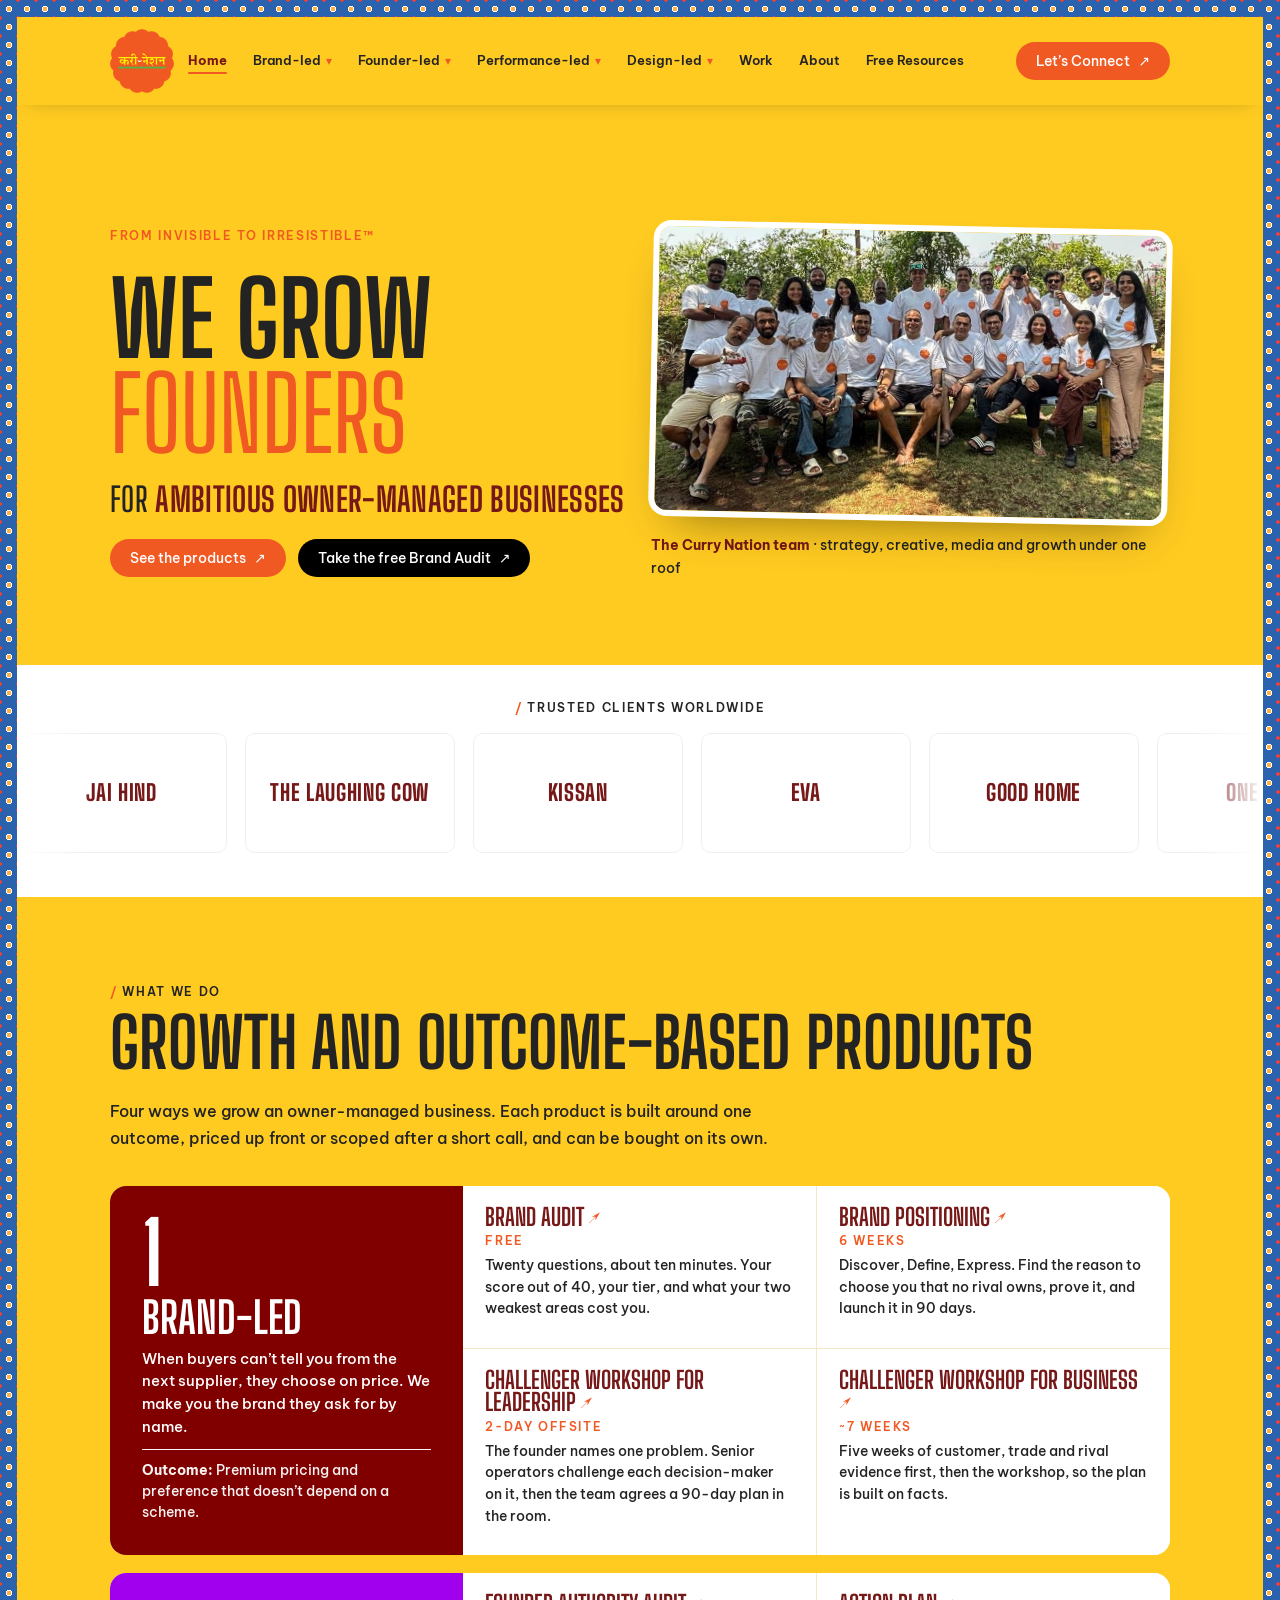
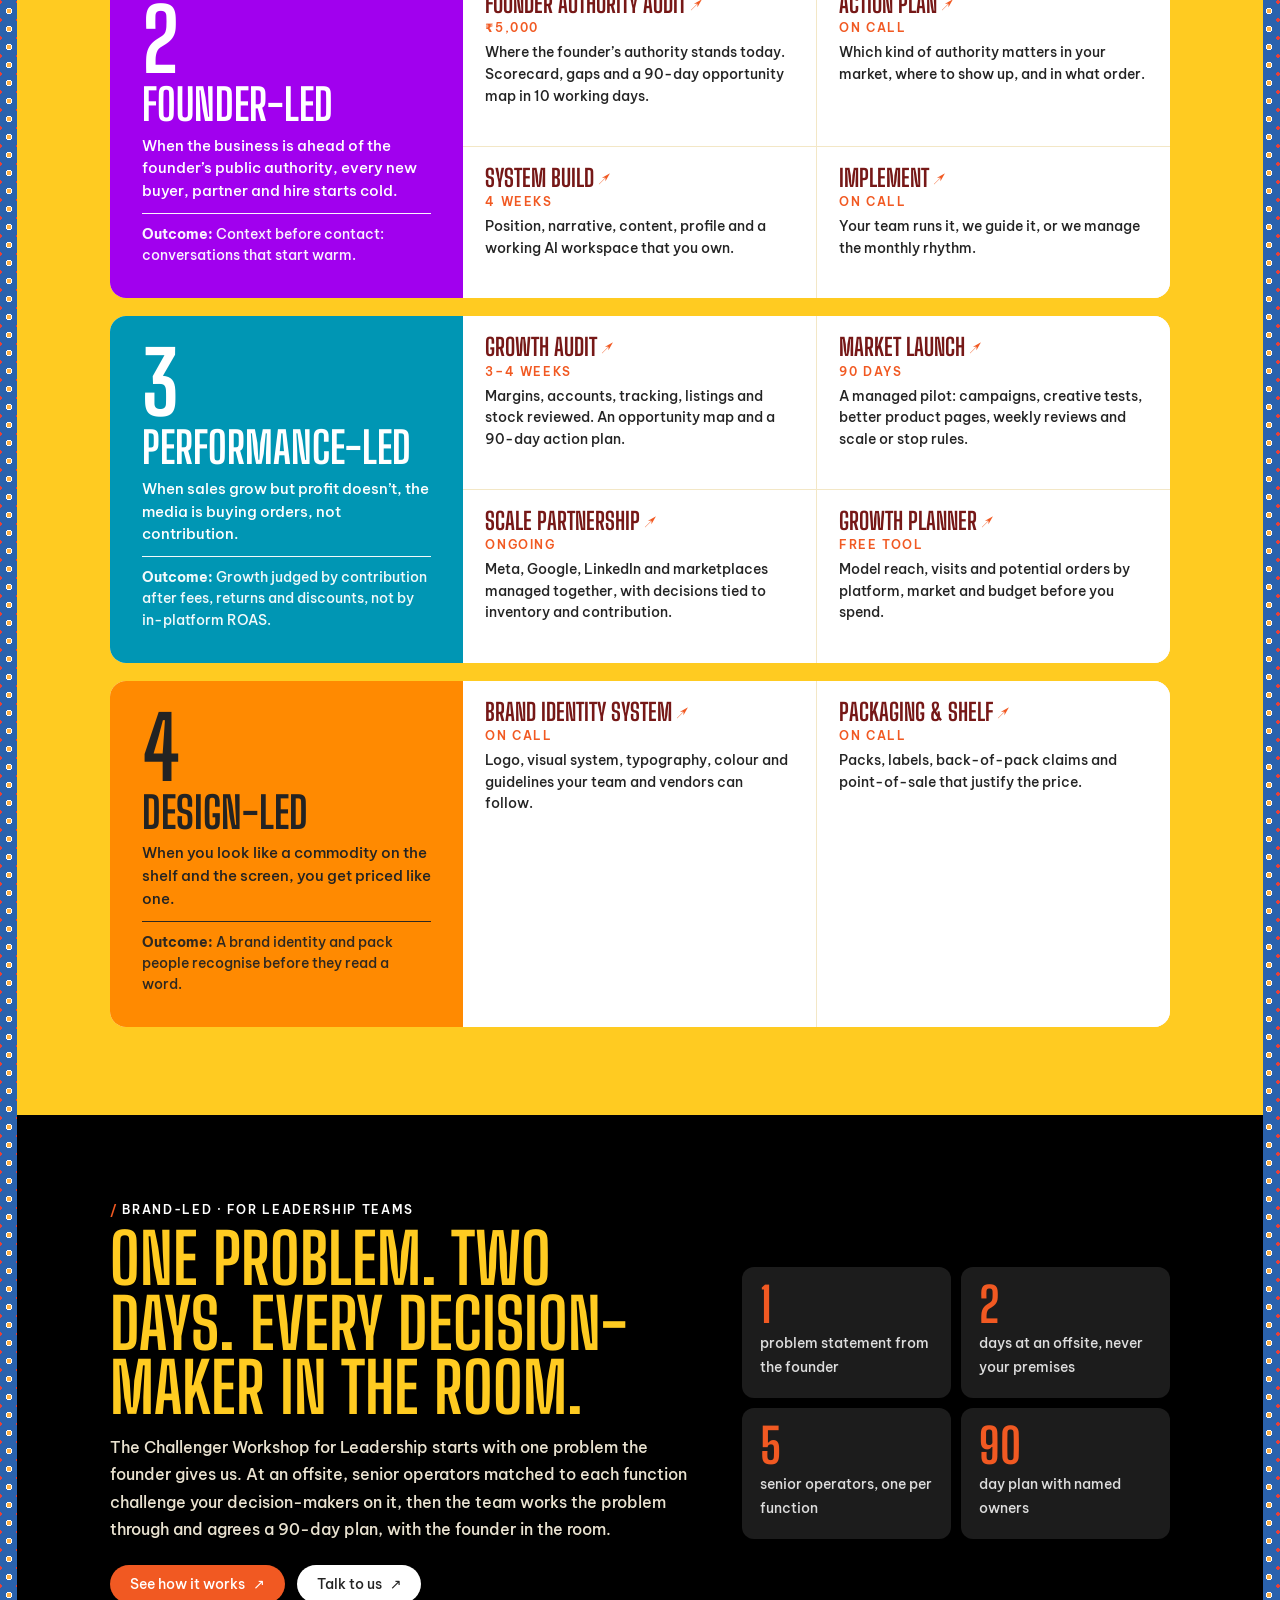
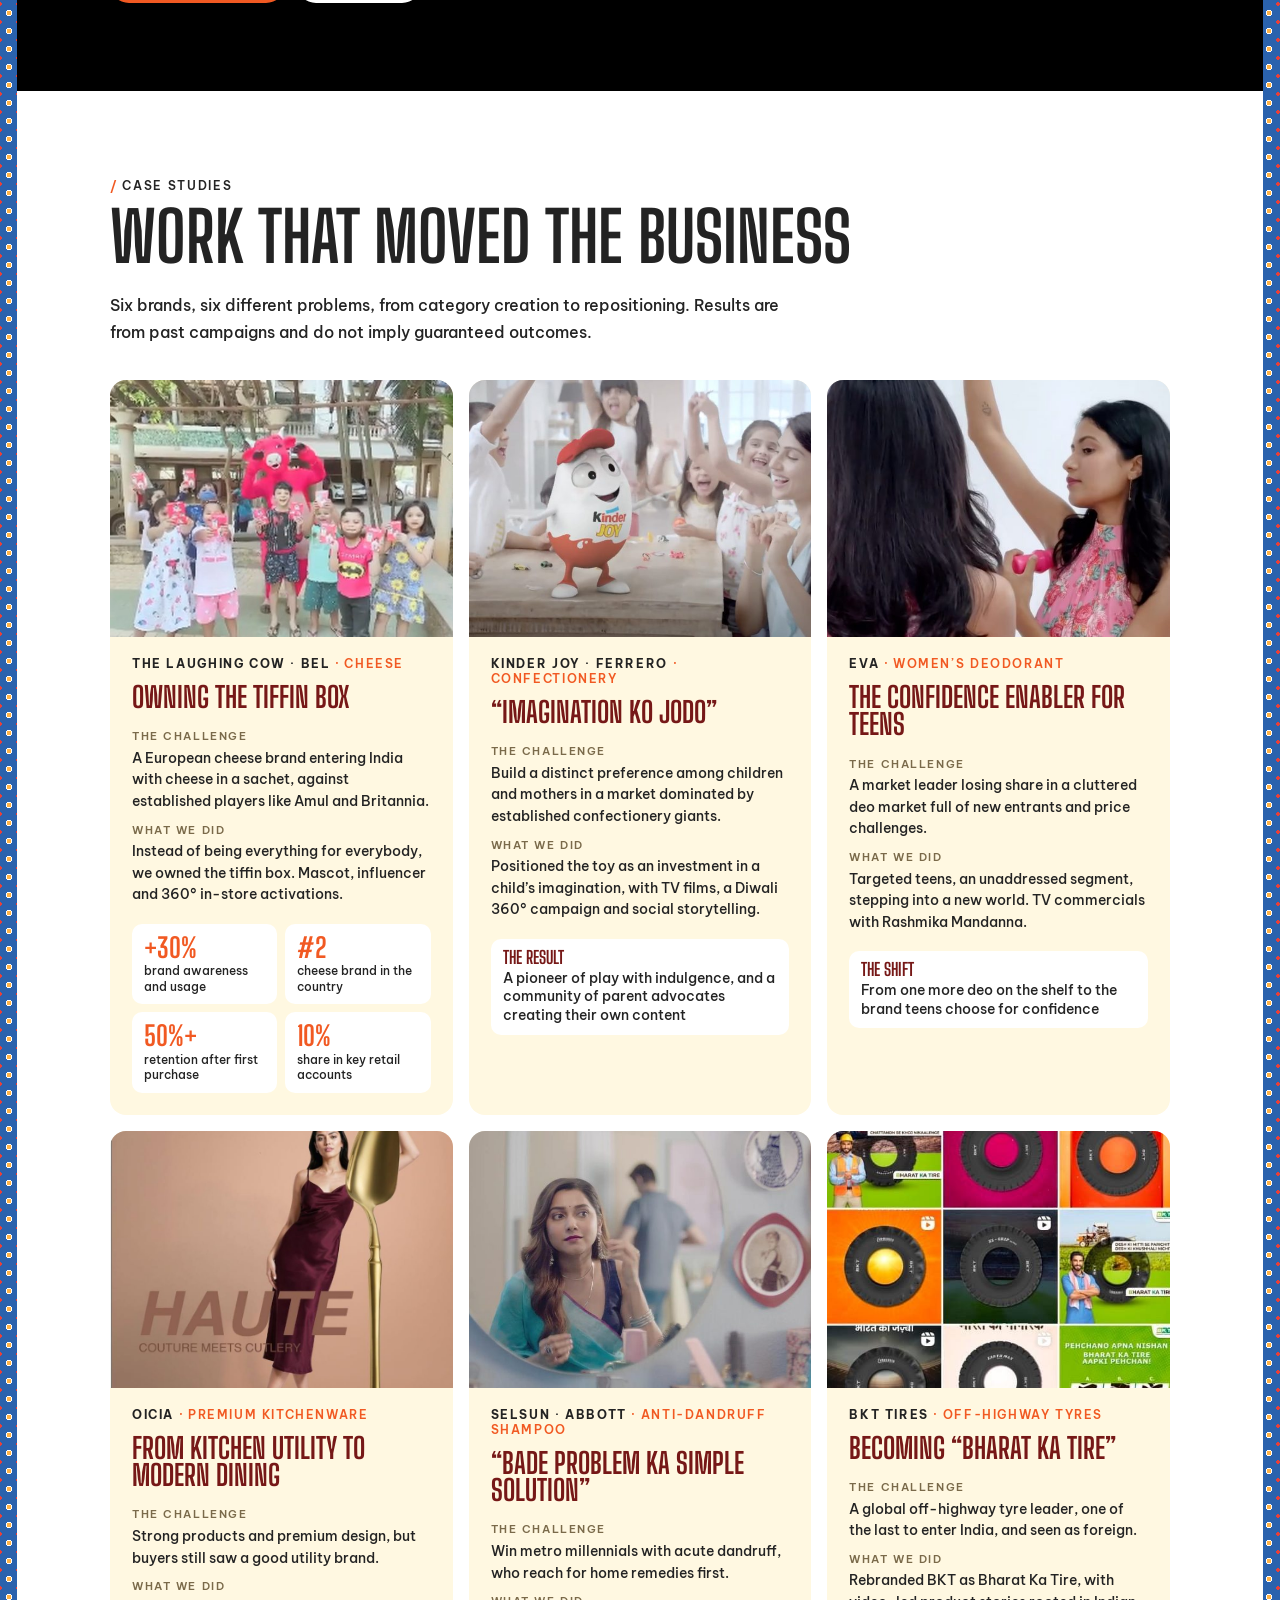
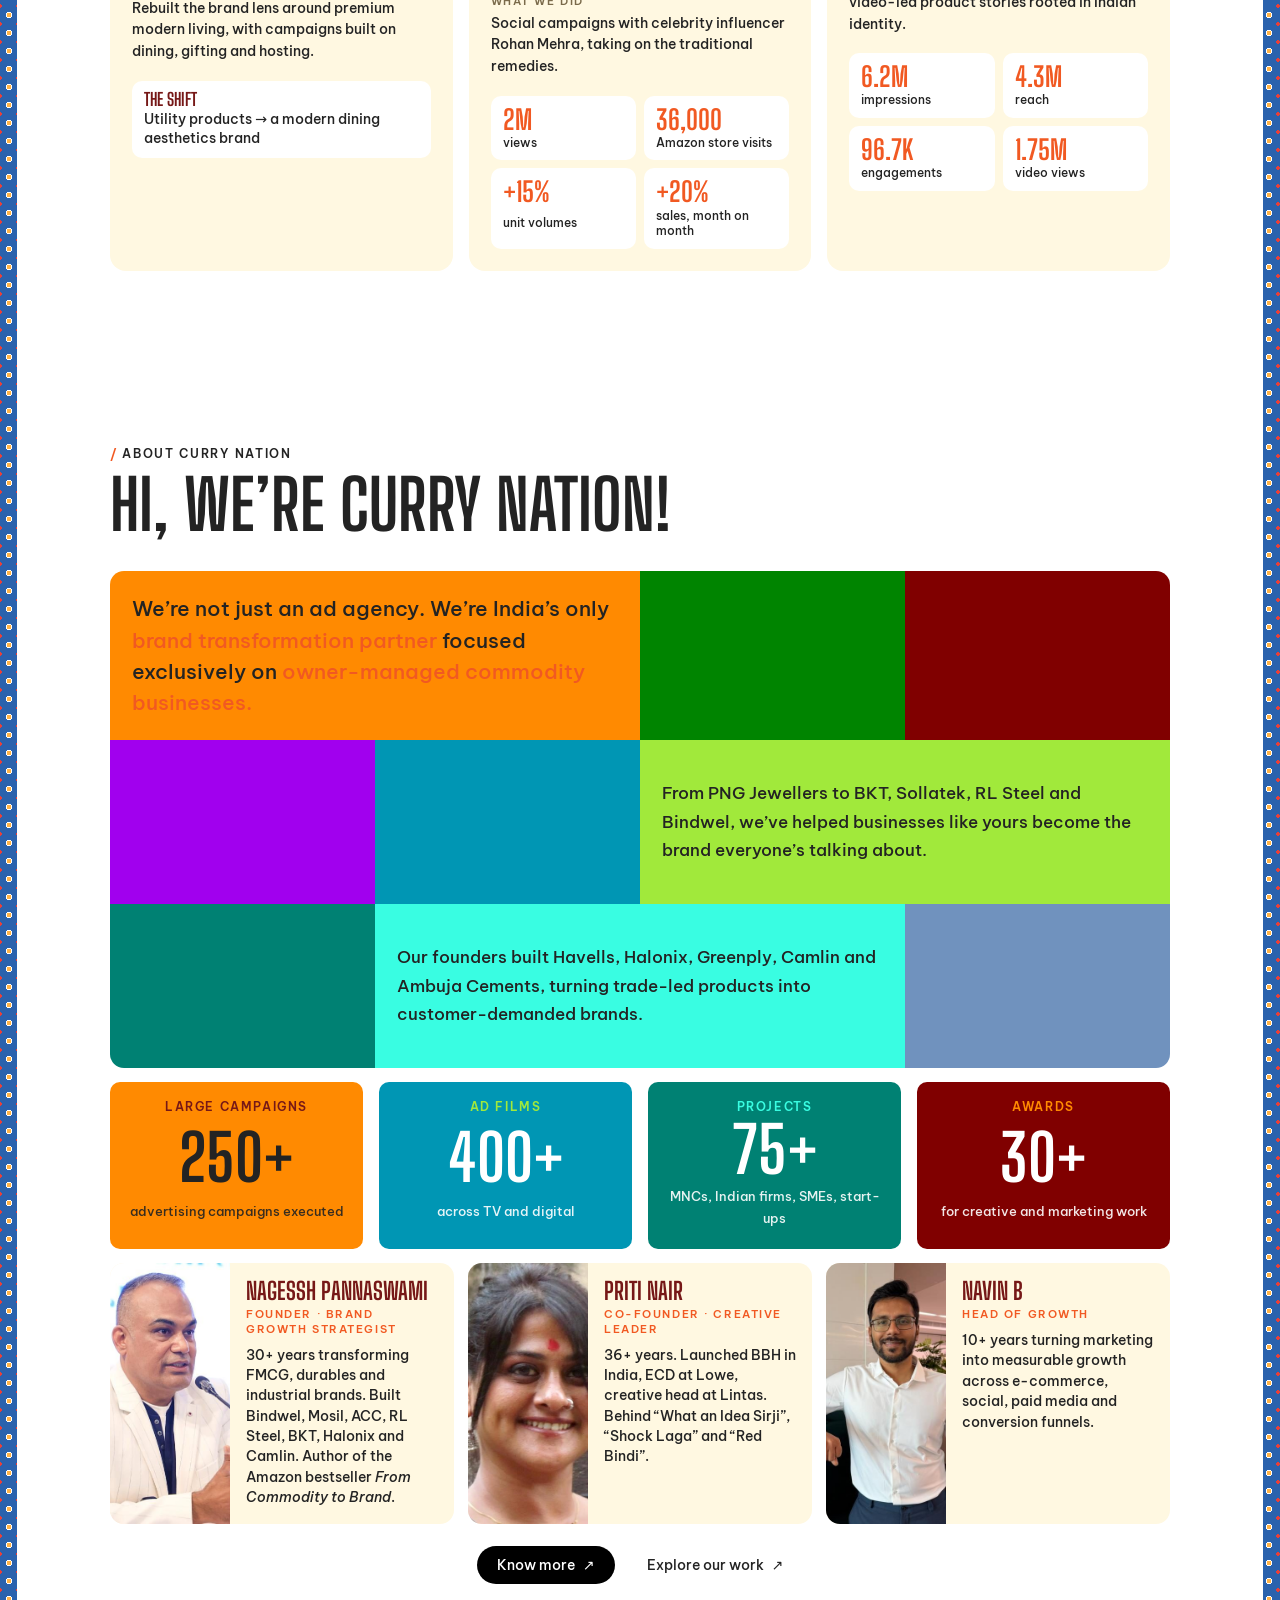
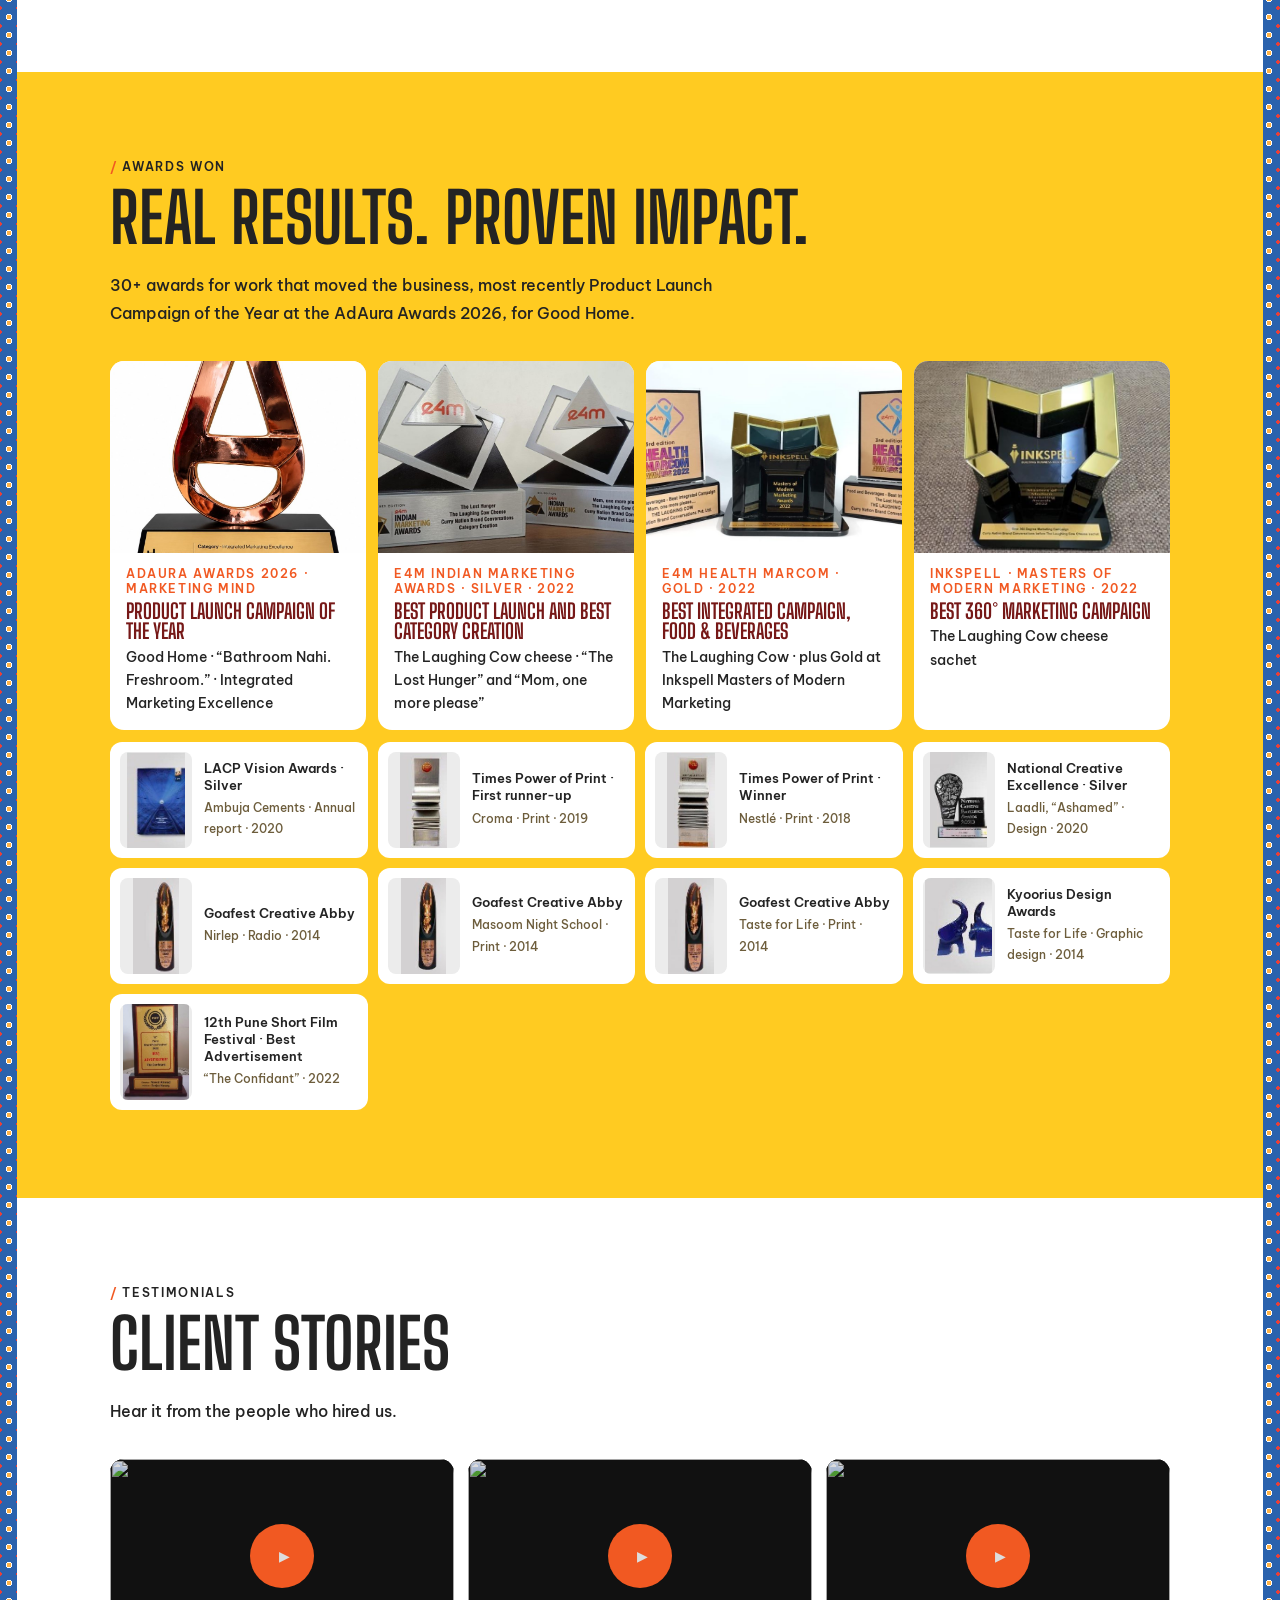
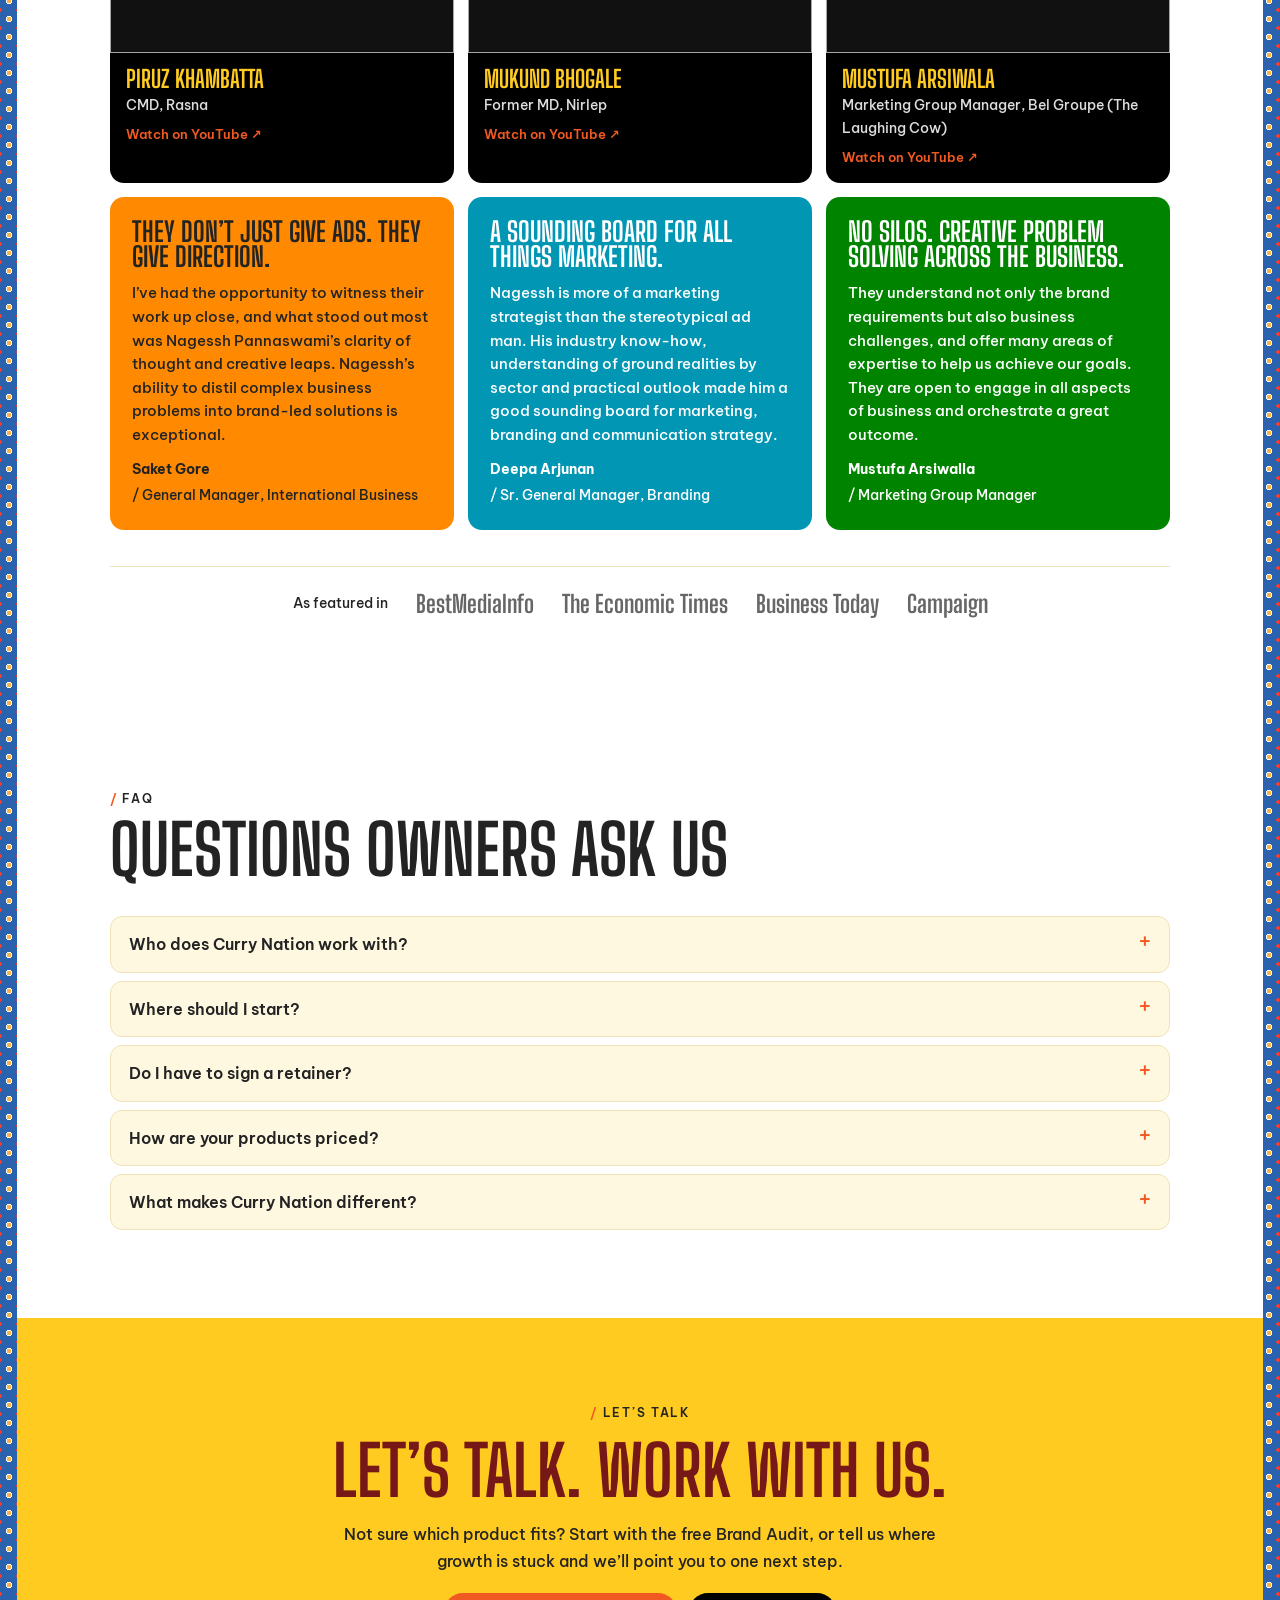
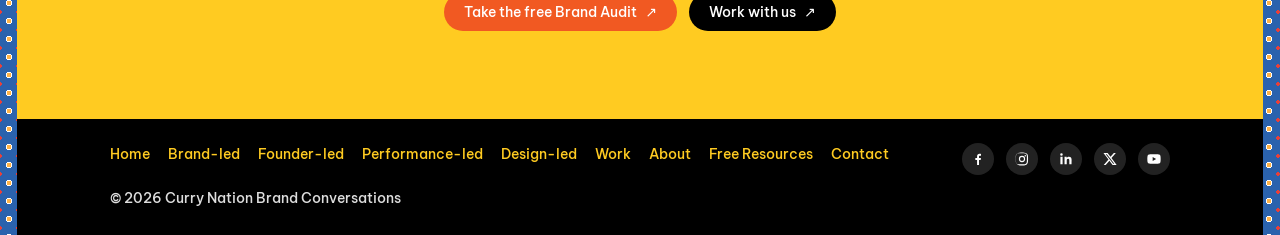
==== commit 3c411d4f: "Nav: even spacing, no hover box, sliding underline on hover Co-Authored-By: Claude Opus 5.5 <noreply" ====
--- a/site/index.html
+++ b/site/index.html
@@ -791,6 +791,21 @@
 .big-head h2{font-size:clamp(3rem,8vw,5.6rem)!important}
 .corner h2.corner-h{font-family:var(--f-body)!important;font-weight:600!important;line-height:1.3!important}
 .dl h2,.ct-h,.press-h,.areare h2{line-height:1.2!important}
+
+/* ---------- v15: desktop nav — even spacing, no hover box, sliding underline ---------- */
+@media (min-width:1101px){
+  .menu{gap:26px}
+  .m{gap:5px}
+  .m>.mt,.m.solo>.mt,.m.lnk>.mt{padding:10px 0;background:none!important;border:0;border-radius:0;box-shadow:none;position:relative}
+  .mx,.mx:hover,.m.open>.mx{width:auto;height:auto;padding:4px 0;margin:0;background:none!important;border-radius:0}
+  .m>.mt::after,.m.solo>.mt::after{content:"";display:block;position:absolute;left:0;right:0;bottom:3px;height:2px;border:0;border-radius:2px;background:var(--flame);
+    transform:scaleX(0);transform-origin:left center;transition:transform .28s cubic-bezier(.2,.7,.2,1)}
+  .m:hover>.mt::after,.m.open>.mt::after,.m>.mt:focus-visible::after{transform:scaleX(1)}
+  .menu .m.here>.mt::after,.menu .m>.mt[aria-current]::after{transform:scaleX(1)}
+  .m:hover>.mt,.m.open>.mt{color:var(--maroon)}
+}
+@media (min-width:1101px) and (max-width:1240px){.menu{gap:18px}}
+@media (prefers-reduced-motion:reduce){.m>.mt::after{transition:none}}
 </style>
 <link rel="icon" href="assets/favicon-48.png" sizes="48x48"><link rel="apple-touch-icon" href="assets/apple-touch-icon.png"><meta name="theme-color" content="#ffcb21">
 <meta property="og:title" content="Curry Nation · We grow ambitious owner-managed businesses"><meta property="og:description" content="Growth and outcome-based products: brand-led, founder-led, performance-led and design-led."><meta property="og:type" content="website"><meta property="og:image" content="assets/team.jpg"><meta name="twitter:card" content="summary_large_image">
